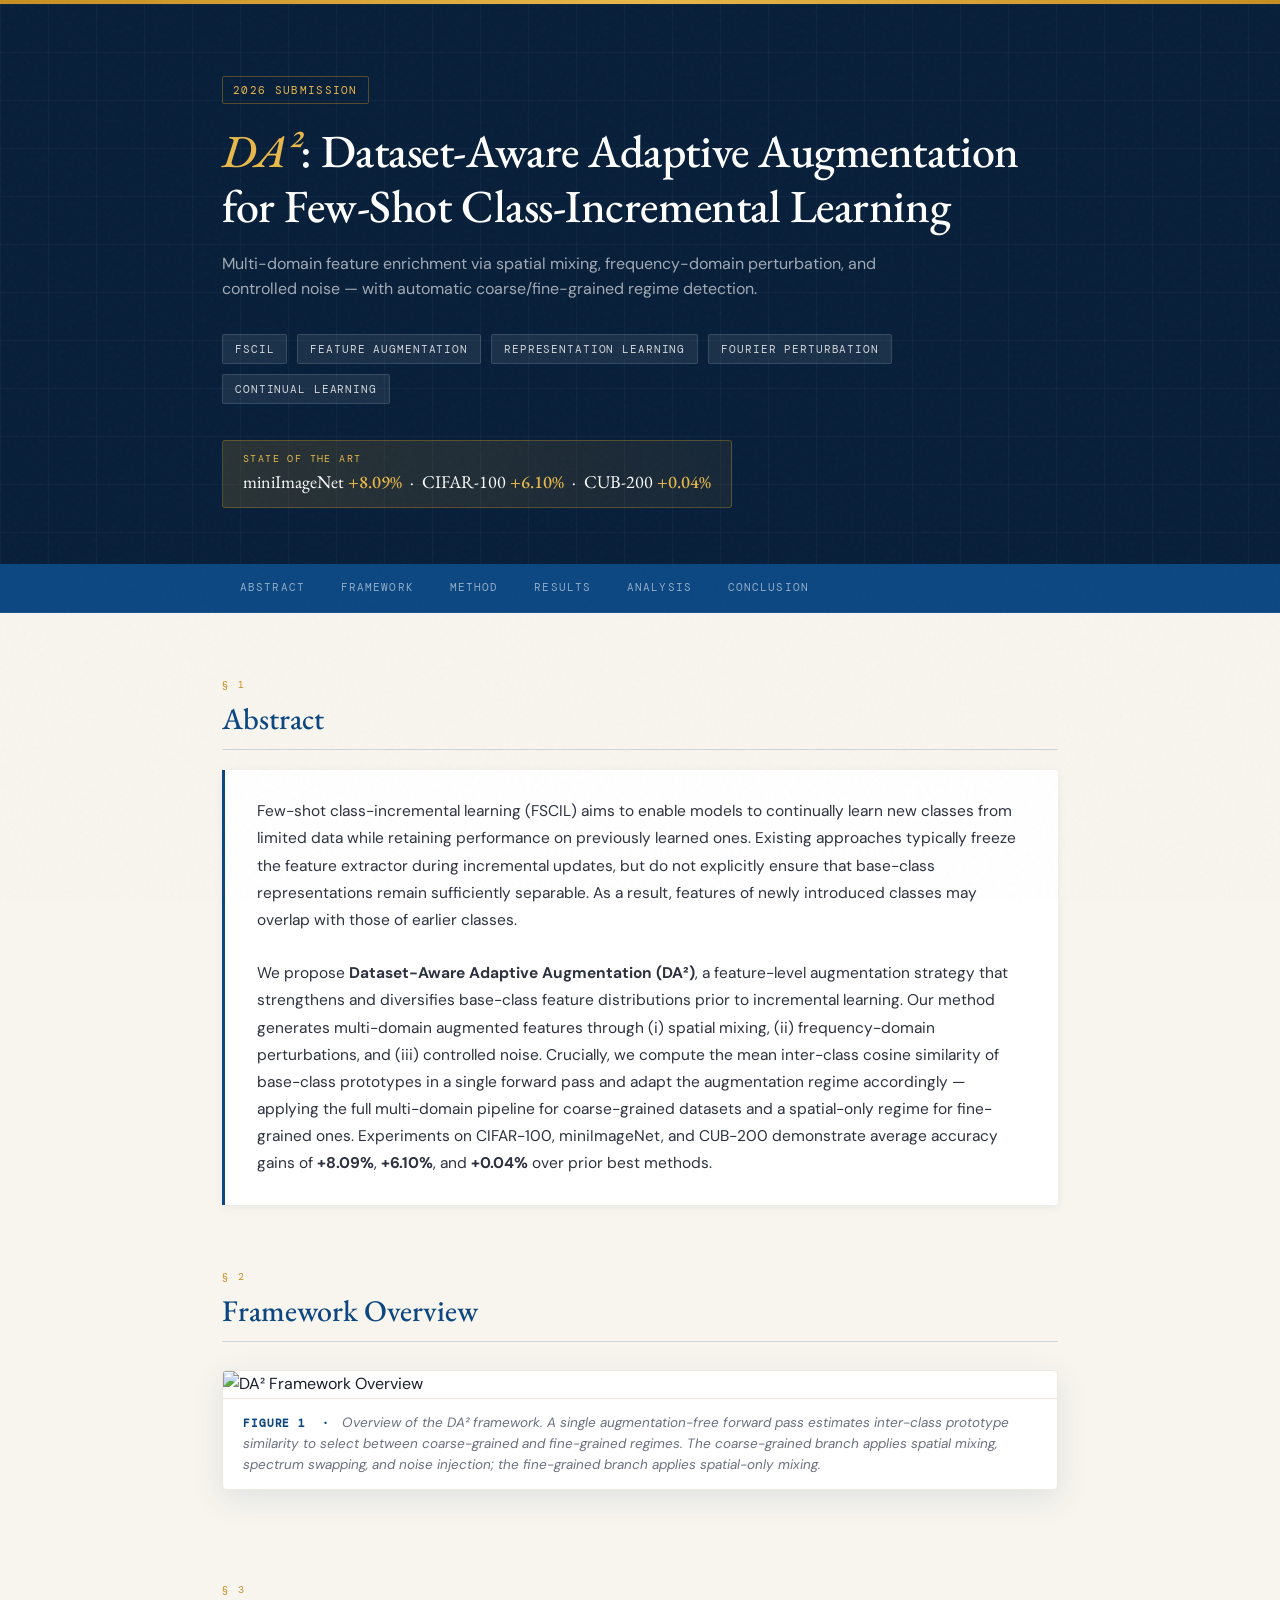
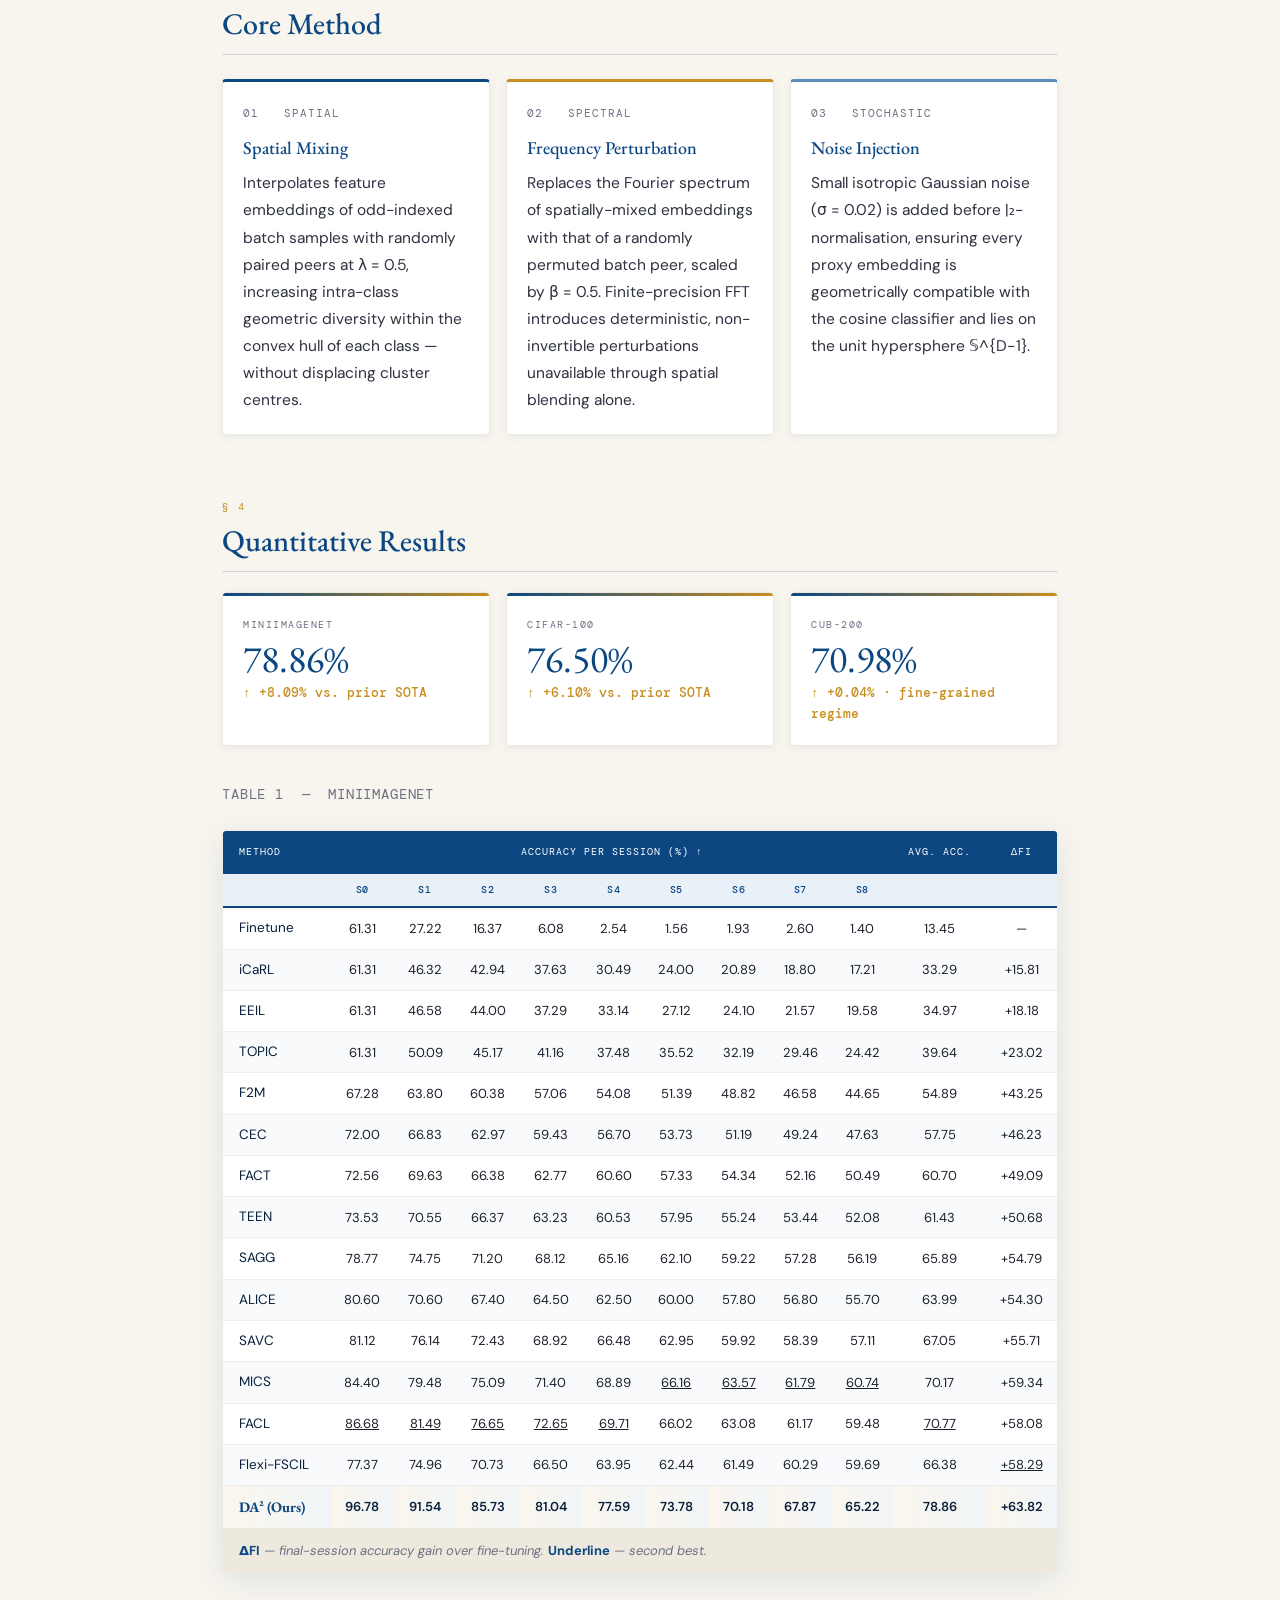
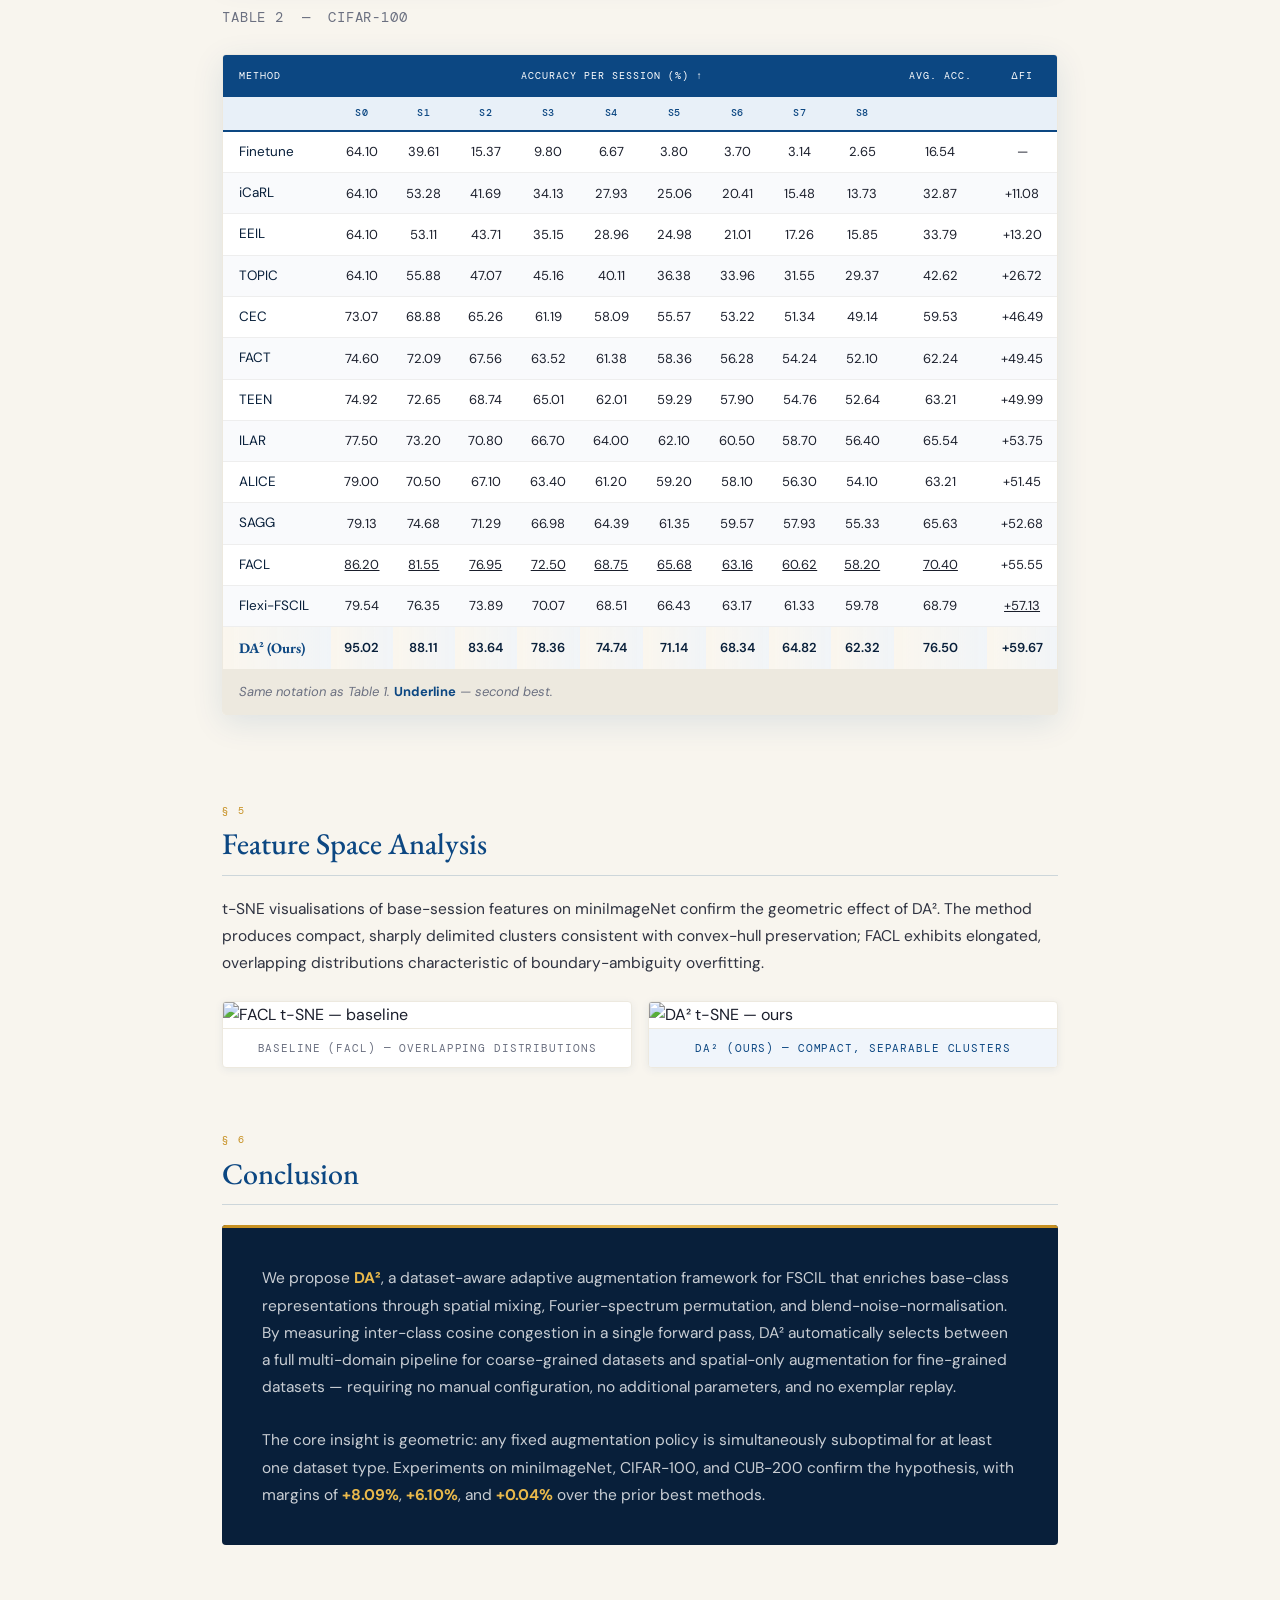
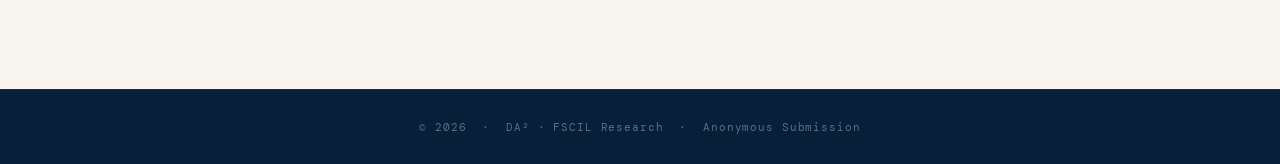
==== index.html @ ad2f4ea9 "Add files via upload" ====
<!DOCTYPE html>
<html lang="en">
<head>
<meta charset="UTF-8">
<title>DA² — Dataset-Aware Adaptive Augmentation for FSCIL</title>
<meta name="viewport" content="width=device-width, initial-scale=1.0">
<link href="https://fonts.googleapis.com/css2?family=EB+Garamond:ital,wght@0,400;0,500;0,600;1,400;1,500&family=DM+Sans:wght@300;400;500&family=DM+Mono:wght@400;500&display=swap" rel="stylesheet">

<style>
/* ── TOKENS ─────────────────────────────────────────────────────── */
:root {
  --navy:      #0c4782;
  --navy-dark: #081f3a;
  --gold:      #c68f20;
  --gold-lt:   #e8b84b;
  --cream:     #f8f5ee;
  --cream-dk:  #ede9df;
  --muted:     #6b7080;
  --text:      #1a1e2b;
  --white:     #ffffff;
  --rule:      rgba(12,71,130,0.18);
  --shadow-sm: 0 2px 8px rgba(12,71,130,0.07);
  --shadow-md: 0 8px 32px rgba(12,71,130,0.11);
  --shadow-lg: 0 20px 60px rgba(12,71,130,0.14);
  --radius:    4px;
  --serif:     'EB Garamond', Georgia, serif;
  --sans:      'DM Sans', system-ui, sans-serif;
  --mono:      'DM Mono', monospace;
}

/* ── RESET ───────────────────────────────────────────────────────── */
*, *::before, *::after { box-sizing: border-box; margin: 0; padding: 0; }
html { scroll-behavior: smooth; }

body {
  font-family: var(--sans);
  font-size: 16px;
  color: var(--text);
  background: var(--cream);
  line-height: 1.65;
  -webkit-font-smoothing: antialiased;
}

/* ── NOISE OVERLAY ───────────────────────────────────────────────── */
body::before {
  content: '';
  position: fixed; inset: 0;
  background-image: url("data:image/svg+xml,%3Csvg viewBox='0 0 256 256' xmlns='http://www.w3.org/2000/svg'%3E%3Cfilter id='n'%3E%3CfeTurbulence type='fractalNoise' baseFrequency='0.9' numOctaves='4' stitchTiles='stitch'/%3E%3C/filter%3E%3Crect width='100%25' height='100%25' filter='url(%23n)' opacity='0.035'/%3E%3C/svg%3E");
  pointer-events: none;
  z-index: 1000;
  opacity: .6;
}

/* ── HEADER ──────────────────────────────────────────────────────── */
header {
  background: var(--navy-dark);
  color: var(--white);
  padding: 0;
  position: relative;
  overflow: hidden;
}

.header-rule {
  height: 4px;
  background: linear-gradient(90deg, var(--gold), var(--gold-lt), var(--gold));
}

.header-inner {
  max-width: 900px;
  margin: auto;
  padding: 72px 32px 56px;
  position: relative;
  z-index: 2;
}

/* subtle grid lines behind header */
header::after {
  content: '';
  position: absolute; inset: 0;
  background-image:
    linear-gradient(rgba(255,255,255,.03) 1px, transparent 1px),
    linear-gradient(90deg, rgba(255,255,255,.03) 1px, transparent 1px);
  background-size: 48px 48px;
  pointer-events: none;
}

.venue-tag {
  display: inline-block;
  font-family: var(--mono);
  font-size: 11px;
  letter-spacing: .12em;
  text-transform: uppercase;
  color: var(--gold-lt);
  border: 1px solid rgba(198,143,32,.4);
  padding: 4px 10px;
  border-radius: 2px;
  margin-bottom: 20px;
}

h1 {
  font-family: var(--serif);
  font-size: clamp(26px, 4.5vw, 46px);
  font-weight: 500;
  line-height: 1.2;
  letter-spacing: -.01em;
  color: var(--white);
  margin-bottom: 16px;
}

h1 .da2 {
  color: var(--gold-lt);
  font-style: italic;
}

.header-subtitle {
  font-size: 16px;
  color: rgba(255,255,255,.62);
  max-width: 680px;
  line-height: 1.6;
  margin-bottom: 32px;
}

.badges {
  display: flex;
  flex-wrap: wrap;
  gap: 10px;
  margin-bottom: 36px;
}

.badge {
  font-family: var(--mono);
  font-size: 11px;
  letter-spacing: .08em;
  text-transform: uppercase;
  padding: 5px 12px;
  border-radius: 2px;
  background: rgba(255,255,255,.08);
  border: 1px solid rgba(255,255,255,.12);
  color: rgba(255,255,255,.8);
}

.sota-strip {
  display: inline-flex;
  align-items: center;
  gap: 14px;
  background: linear-gradient(90deg, rgba(198,143,32,.18), rgba(198,143,32,.08));
  border: 1px solid rgba(198,143,32,.35);
  border-radius: 3px;
  padding: 10px 20px;
}

.sota-strip .sota-label {
  font-family: var(--mono);
  font-size: 10px;
  letter-spacing: .14em;
  text-transform: uppercase;
  color: var(--gold-lt);
}

.sota-strip .sota-numbers {
  font-family: var(--serif);
  font-size: 18px;
  color: var(--white);
}

.sota-strip .sota-numbers em { color: var(--gold-lt); font-style: normal; font-weight: 500; }

/* ── NAV PILL ────────────────────────────────────────────────────── */
.nav {
  background: var(--navy);
  position: sticky;
  top: 0;
  z-index: 100;
  border-bottom: 1px solid rgba(255,255,255,.08);
}

.nav-inner {
  max-width: 900px;
  margin: auto;
  padding: 0 32px;
  display: flex;
  gap: 0;
}

.nav a {
  font-family: var(--mono);
  font-size: 11px;
  letter-spacing: .1em;
  text-transform: uppercase;
  color: rgba(255,255,255,.55);
  text-decoration: none;
  padding: 14px 18px;
  border-bottom: 2px solid transparent;
  transition: color .2s, border-color .2s;
}

.nav a:hover {
  color: var(--gold-lt);
  border-bottom-color: var(--gold);
}

/* ── LAYOUT ──────────────────────────────────────────────────────── */
.container {
  max-width: 900px;
  margin: auto;
  padding: 0 32px 80px;
}

/* ── SECTIONS ────────────────────────────────────────────────────── */
section {
  padding-top: 64px;
}

.section-label {
  font-family: var(--mono);
  font-size: 10px;
  letter-spacing: .18em;
  text-transform: uppercase;
  color: var(--gold);
  margin-bottom: 6px;
}

h2 {
  font-family: var(--serif);
  font-size: clamp(20px, 3vw, 30px);
  font-weight: 500;
  color: var(--navy);
  margin-bottom: 20px;
  padding-bottom: 12px;
  border-bottom: 1px solid var(--rule);
  line-height: 1.25;
}

h3 {
  font-family: var(--serif);
  font-size: 18px;
  font-weight: 500;
  color: var(--navy);
  margin-bottom: 8px;
}

p {
  color: #2e3240;
  line-height: 1.75;
  font-size: 15.5px;
}

/* ── ABSTRACT ────────────────────────────────────────────────────── */
.abstract-box {
  background: var(--white);
  border-left: 3px solid var(--navy);
  padding: 28px 32px;
  border-radius: 0 var(--radius) var(--radius) 0;
  box-shadow: var(--shadow-sm);
}

/* ── FIGURE ──────────────────────────────────────────────────────── */
.figure-wrap {
  margin: 28px 0;
  background: var(--white);
  border: 1px solid var(--cream-dk);
  border-radius: var(--radius);
  overflow: hidden;
  box-shadow: var(--shadow-md);
}

.figure-wrap img {
  width: 100%;
  display: block;
}

.figure-caption {
  padding: 14px 20px;
  font-size: 13.5px;
  color: var(--muted);
  border-top: 1px solid var(--cream-dk);
  font-style: italic;
  line-height: 1.55;
}

.figure-caption strong {
  color: var(--navy);
  font-style: normal;
  font-family: var(--mono);
  font-size: 11px;
  letter-spacing: .08em;
  text-transform: uppercase;
}

/* ── METHODS GRID ────────────────────────────────────────────────── */
.methods-grid {
  display: grid;
  grid-template-columns: repeat(3, 1fr);
  gap: 16px;
  margin-top: 24px;
}

.method-card {
  background: var(--white);
  border: 1px solid var(--cream-dk);
  border-top: 3px solid var(--navy);
  border-radius: var(--radius);
  padding: 22px 20px 20px;
  box-shadow: var(--shadow-sm);
  transition: transform .2s, box-shadow .2s;
}

.method-card:hover {
  transform: translateY(-3px);
  box-shadow: var(--shadow-md);
}

.method-card:nth-child(2) { border-top-color: var(--gold); }
.method-card:nth-child(3) { border-top-color: #5b8db8; }

.method-icon {
  font-family: var(--mono);
  font-size: 11px;
  letter-spacing: .1em;
  text-transform: uppercase;
  color: var(--muted);
  margin-bottom: 10px;
}

/* ── RESULTS METRICS ─────────────────────────────────────────────── */
.metrics-row {
  display: grid;
  grid-template-columns: repeat(3, 1fr);
  gap: 16px;
  margin-bottom: 36px;
}

.metric-card {
  background: var(--white);
  border: 1px solid var(--cream-dk);
  border-radius: var(--radius);
  padding: 24px 20px 20px;
  box-shadow: var(--shadow-sm);
  position: relative;
  overflow: hidden;
}

.metric-card::before {
  content: '';
  position: absolute;
  top: 0; left: 0; right: 0;
  height: 3px;
  background: linear-gradient(90deg, var(--navy), var(--gold));
}

.metric-dataset {
  font-family: var(--mono);
  font-size: 10px;
  letter-spacing: .15em;
  text-transform: uppercase;
  color: var(--muted);
  margin-bottom: 6px;
}

.metric-value {
  font-family: var(--serif);
  font-size: 38px;
  color: var(--navy);
  line-height: 1;
  margin-bottom: 4px;
}

.metric-delta {
  font-size: 13px;
  color: var(--gold);
  font-weight: 500;
  font-family: var(--mono);
}

/* ── TABLES ──────────────────────────────────────────────────────── */
.table-wrap {
  overflow-x: auto;
  margin: 24px 0;
  border-radius: var(--radius);
  box-shadow: var(--shadow-md);
  border: 1px solid var(--cream-dk);
}

table {
  width: 100%;
  border-collapse: collapse;
  font-size: 13px;
  background: var(--white);
  min-width: 700px;
}

thead tr:first-child th {
  background: var(--navy);
  color: var(--white);
  font-family: var(--mono);
  font-size: 10px;
  letter-spacing: .1em;
  text-transform: uppercase;
  padding: 13px 10px;
  font-weight: 400;
  text-align: center;
  border: none;
}

thead tr:first-child th:first-child { text-align: left; padding-left: 16px; }

thead tr:last-child th {
  background: #e8f0f8;
  color: var(--navy);
  font-family: var(--mono);
  font-size: 10px;
  letter-spacing: .06em;
  padding: 8px 10px;
  text-align: center;
  border-bottom: 2px solid var(--navy);
  font-weight: 500;
}

tbody tr { border-bottom: 1px solid #eee; }
tbody tr:last-child { border-bottom: none; }

tbody tr:nth-child(even) td { background: #f9fafc; }
tbody tr:hover td { background: #eef4fb; }

tbody td {
  padding: 9px 10px;
  text-align: center;
  color: var(--text);
  font-size: 13px;
}

tbody td:first-child {
  text-align: left;
  padding-left: 16px;
  font-size: 13.5px;
  color: var(--navy-dark);
  font-weight: 400;
}

/* Our row */
tr.ours td {
  background: linear-gradient(90deg, rgba(198,143,32,.08), rgba(12,71,130,.06)) !important;
  font-weight: 600;
  color: var(--navy-dark);
}

tr.ours td:first-child {
  color: var(--navy);
  font-family: var(--serif);
  font-size: 14.5px;
}

.best { color: var(--gold); font-weight: 700; }

.table-caption {
  padding: 12px 16px;
  font-size: 13px;
  color: var(--muted);
  font-style: italic;
  background: var(--cream-dk);
  border-top: 1px solid var(--cream-dk);
  line-height: 1.5;
}

.table-caption strong { font-style: normal; color: var(--navy); }

/* ── TSNE PAIR ───────────────────────────────────────────────────── */
.tsne-pair {
  display: grid;
  grid-template-columns: 1fr 1fr;
  gap: 16px;
  margin-top: 24px;
}

.tsne-item {
  background: var(--white);
  border: 1px solid var(--cream-dk);
  border-radius: var(--radius);
  overflow: hidden;
  box-shadow: var(--shadow-sm);
}

.tsne-item img { width: 100%; display: block; }

.tsne-label {
  padding: 10px 14px;
  font-family: var(--mono);
  font-size: 11px;
  letter-spacing: .08em;
  text-transform: uppercase;
  color: var(--muted);
  border-top: 1px solid var(--cream-dk);
  text-align: center;
}

.tsne-label.ours { color: var(--navy); background: #f0f5fb; }

/* ── CONCLUSION / FOOTER ─────────────────────────────────────────── */
.conclusion-box {
  background: var(--navy-dark);
  color: rgba(255,255,255,.85);
  padding: 40px 40px 36px;
  border-radius: var(--radius);
  position: relative;
  overflow: hidden;
  margin-top: 16px;
}

.conclusion-box::before {
  content: '';
  position: absolute;
  top: 0; left: 0; right: 0;
  height: 3px;
  background: linear-gradient(90deg, var(--gold), var(--gold-lt), var(--gold));
}

.conclusion-box p {
  color: rgba(255,255,255,.78);
  font-size: 15.5px;
  line-height: 1.75;
}

footer {
  background: var(--navy-dark);
  text-align: center;
  padding: 28px 32px;
  font-family: var(--mono);
  font-size: 11px;
  letter-spacing: .08em;
  color: rgba(255,255,255,.35);
  margin-top: 64px;
  border-top: 1px solid rgba(255,255,255,.05);
}

/* ── FADE-IN ANIMATION ───────────────────────────────────────────── */
@keyframes fadeUp {
  from { opacity: 0; transform: translateY(18px); }
  to   { opacity: 1; transform: translateY(0); }
}

.fade-up { animation: fadeUp .6s ease both; }
.fade-up:nth-child(2) { animation-delay: .1s; }
.fade-up:nth-child(3) { animation-delay: .2s; }

/* ── RESPONSIVE ──────────────────────────────────────────────────── */
@media (max-width: 680px) {
  .header-inner { padding: 48px 20px 40px; }
  .container { padding: 0 20px 60px; }
  .methods-grid, .metrics-row { grid-template-columns: 1fr; }
  .tsne-pair { grid-template-columns: 1fr; }
  .nav-inner { overflow-x: auto; }
  h1 { font-size: 24px; }
}
</style>
</head>

<body>

<!-- ── HEADER ──────────────────────────────────────────────────────── -->
<div class="header-rule"></div>
<header>
  <div class="header-inner fade-up">
    <div class="venue-tag">2026 Submission</div>

    <h1>
      <span class="da2">DA²</span>: Dataset-Aware Adaptive Augmentation<br>
      for Few-Shot Class-Incremental Learning
    </h1>

    <p class="header-subtitle">
      Multi-domain feature enrichment via spatial mixing, frequency-domain perturbation,
      and controlled noise — with automatic coarse/fine-grained regime detection.
    </p>

    <div class="badges">
      <span class="badge">FSCIL</span>
      <span class="badge">Feature Augmentation</span>
      <span class="badge">Representation Learning</span>
      <span class="badge">Fourier Perturbation</span>
      <span class="badge">Continual Learning</span>
    </div>

    <div class="sota-strip">
      <div>
        <div class="sota-label">State of the Art</div>
        <div class="sota-numbers">
          miniImageNet <em>+8.09%</em> &nbsp;·&nbsp;
          CIFAR-100 <em>+6.10%</em> &nbsp;·&nbsp;
          CUB-200 <em>+0.04%</em>
        </div>
      </div>
    </div>
  </div>
</header>

<!-- ── NAV ─────────────────────────────────────────────────────────── -->
<nav class="nav">
  <div class="nav-inner">
    <a href="#abstract">Abstract</a>
    <a href="#framework">Framework</a>
    <a href="#method">Method</a>
    <a href="#results">Results</a>
    <a href="#visualization">Analysis</a>
    <a href="#conclusion">Conclusion</a>
  </div>
</nav>

<!-- ── CONTENT ─────────────────────────────────────────────────────── -->
<div class="container">

  <!-- ABSTRACT -->
  <section id="abstract">
    <div class="section-label">§ 1</div>
    <h2>Abstract</h2>
    <div class="abstract-box">
      <p>
        Few-shot class-incremental learning (FSCIL) aims to enable models to continually
        learn new classes from limited data while retaining performance on previously learned
        ones. Existing approaches typically freeze the feature extractor during incremental
        updates, but do not explicitly ensure that base-class representations remain
        sufficiently separable. As a result, features of newly introduced classes may overlap
        with those of earlier classes.
      </p>
      <br>
      <p>
        We propose <strong>Dataset-Aware Adaptive Augmentation (DA²)</strong>, a feature-level
        augmentation strategy that strengthens and diversifies base-class feature distributions
        prior to incremental learning. Our method generates multi-domain augmented features
        through (i) spatial mixing, (ii) frequency-domain perturbations, and (iii) controlled
        noise. Crucially, we compute the mean inter-class cosine similarity of base-class
        prototypes in a single forward pass and adapt the augmentation regime accordingly —
        applying the full multi-domain pipeline for coarse-grained datasets and a
        spatial-only regime for fine-grained ones. Experiments on CIFAR-100, miniImageNet,
        and CUB-200 demonstrate average accuracy gains of <strong>+8.09%</strong>,
        <strong>+6.10%</strong>, and <strong>+0.04%</strong> over prior best methods.
      </p>
    </div>
  </section>

  <!-- FRAMEWORK FIGURE -->
  <section id="framework">
    <div class="section-label">§ 2</div>
    <h2>Framework Overview</h2>
    <div class="figure-wrap">
      <img src="bb_nn.png?v=20260504" alt="DA² Framework Overview">
      <div class="figure-caption">
        <strong>Figure 1 &nbsp;·&nbsp;</strong>
        Overview of the DA² framework. A single augmentation-free forward pass estimates
        inter-class prototype similarity to select between coarse-grained and fine-grained
        regimes. The coarse-grained branch applies spatial mixing, spectrum swapping, and
        noise injection; the fine-grained branch applies spatial-only mixing.
      </div>
    </div>
  </section>

  <!-- METHOD -->
  <section id="method">
    <div class="section-label">§ 3</div>
    <h2>Core Method</h2>

    <div class="methods-grid">
      <div class="method-card fade-up">
        <div class="method-icon">01 &nbsp; Spatial</div>
        <h3>Spatial Mixing</h3>
        <p>
          Interpolates feature embeddings of odd-indexed batch samples with randomly
          paired peers at λ = 0.5, increasing intra-class geometric diversity within
          the convex hull of each class — without displacing cluster centres.
        </p>
      </div>

      <div class="method-card fade-up">
        <div class="method-icon">02 &nbsp; Spectral</div>
        <h3>Frequency Perturbation</h3>
        <p>
          Replaces the Fourier spectrum of spatially-mixed embeddings with that of a
          randomly permuted batch peer, scaled by β = 0.5. Finite-precision FFT
          introduces deterministic, non-invertible perturbations
          unavailable through spatial blending alone.
        </p>
      </div>

      <div class="method-card fade-up">
        <div class="method-icon">03 &nbsp; Stochastic</div>
        <h3>Noise Injection</h3>
        <p>
          Small isotropic Gaussian noise (σ = 0.02) is added before ℓ₂-normalisation,
          ensuring every proxy embedding is geometrically compatible with the
          cosine classifier and lies on the unit hypersphere 𝕊^{D−1}.
        </p>
      </div>
    </div>
  </section>

  <!-- RESULTS -->
  <section id="results">
    <div class="section-label">§ 4</div>
    <h2>Quantitative Results</h2>

    <div class="metrics-row">
      <div class="metric-card">
        <div class="metric-dataset">miniImageNet</div>
        <div class="metric-value">78.86%</div>
        <div class="metric-delta">↑ +8.09% vs. prior SOTA</div>
      </div>
      <div class="metric-card">
        <div class="metric-dataset">CIFAR-100</div>
        <div class="metric-value">76.50%</div>
        <div class="metric-delta">↑ +6.10% vs. prior SOTA</div>
      </div>
      <div class="metric-card">
        <div class="metric-dataset">CUB-200</div>
        <div class="metric-value">70.98%</div>
        <div class="metric-delta">↑ +0.04% · fine-grained regime</div>
      </div>
    </div>

    <!-- miniImageNet Table -->
    <p style="margin-bottom:12px; font-size:14px; color:var(--muted); font-family:var(--mono); letter-spacing:.06em; text-transform:uppercase;">
      Table 1 &nbsp;—&nbsp; miniImageNet
    </p>
    <div class="table-wrap">
      <table>
        <thead>
          <tr>
            <th>Method</th>
            <th colspan="9">Accuracy per Session (%) ↑</th>
            <th>Avg. Acc.</th>
            <th>ΔFI</th>
          </tr>
          <tr>
            <th></th>
            <th>S0</th><th>S1</th><th>S2</th><th>S3</th><th>S4</th>
            <th>S5</th><th>S6</th><th>S7</th><th>S8</th>
            <th></th><th></th>
          </tr>
        </thead>
        <tbody>
          <tr><td>Finetune</td><td>61.31</td><td>27.22</td><td>16.37</td><td>6.08</td><td>2.54</td><td>1.56</td><td>1.93</td><td>2.60</td><td>1.40</td><td>13.45</td><td>—</td></tr>
          <tr><td>iCaRL</td><td>61.31</td><td>46.32</td><td>42.94</td><td>37.63</td><td>30.49</td><td>24.00</td><td>20.89</td><td>18.80</td><td>17.21</td><td>33.29</td><td>+15.81</td></tr>
          <tr><td>EEIL</td><td>61.31</td><td>46.58</td><td>44.00</td><td>37.29</td><td>33.14</td><td>27.12</td><td>24.10</td><td>21.57</td><td>19.58</td><td>34.97</td><td>+18.18</td></tr>
          <tr><td>TOPIC</td><td>61.31</td><td>50.09</td><td>45.17</td><td>41.16</td><td>37.48</td><td>35.52</td><td>32.19</td><td>29.46</td><td>24.42</td><td>39.64</td><td>+23.02</td></tr>
          <tr><td>F2M</td><td>67.28</td><td>63.80</td><td>60.38</td><td>57.06</td><td>54.08</td><td>51.39</td><td>48.82</td><td>46.58</td><td>44.65</td><td>54.89</td><td>+43.25</td></tr>
          <tr><td>CEC</td><td>72.00</td><td>66.83</td><td>62.97</td><td>59.43</td><td>56.70</td><td>53.73</td><td>51.19</td><td>49.24</td><td>47.63</td><td>57.75</td><td>+46.23</td></tr>
          <tr><td>FACT</td><td>72.56</td><td>69.63</td><td>66.38</td><td>62.77</td><td>60.60</td><td>57.33</td><td>54.34</td><td>52.16</td><td>50.49</td><td>60.70</td><td>+49.09</td></tr>
          <tr><td>TEEN</td><td>73.53</td><td>70.55</td><td>66.37</td><td>63.23</td><td>60.53</td><td>57.95</td><td>55.24</td><td>53.44</td><td>52.08</td><td>61.43</td><td>+50.68</td></tr>
          <tr><td>SAGG</td><td>78.77</td><td>74.75</td><td>71.20</td><td>68.12</td><td>65.16</td><td>62.10</td><td>59.22</td><td>57.28</td><td>56.19</td><td>65.89</td><td>+54.79</td></tr>
          <tr><td>ALICE</td><td>80.60</td><td>70.60</td><td>67.40</td><td>64.50</td><td>62.50</td><td>60.00</td><td>57.80</td><td>56.80</td><td>55.70</td><td>63.99</td><td>+54.30</td></tr>
          <tr><td>SAVC</td><td>81.12</td><td>76.14</td><td>72.43</td><td>68.92</td><td>66.48</td><td>62.95</td><td>59.92</td><td>58.39</td><td>57.11</td><td>67.05</td><td>+55.71</td></tr>
          <tr><td>MICS</td><td>84.40</td><td>79.48</td><td>75.09</td><td>71.40</td><td>68.89</td><td><u>66.16</u></td><td><u>63.57</u></td><td><u>61.79</u></td><td><u>60.74</u></td><td>70.17</td><td>+59.34</td></tr>
          <tr><td>FACL</td><td><u>86.68</u></td><td><u>81.49</u></td><td><u>76.65</u></td><td><u>72.65</u></td><td><u>69.71</u></td><td>66.02</td><td>63.08</td><td>61.17</td><td>59.48</td><td><u>70.77</u></td><td>+58.08</td></tr>
          <tr><td>Flexi-FSCIL</td><td>77.37</td><td>74.96</td><td>70.73</td><td>66.50</td><td>63.95</td><td>62.44</td><td>61.49</td><td>60.29</td><td>59.69</td><td>66.38</td><td><u>+58.29</u></td></tr>
          <tr class="ours">
            <td><strong>DA² (Ours)</strong></td>
            <td class="best">96.78</td><td class="best">91.54</td><td class="best">85.73</td><td class="best">81.04</td><td class="best">77.59</td>
            <td class="best">73.78</td><td class="best">70.18</td><td class="best">67.87</td><td class="best">65.22</td>
            <td class="best">78.86</td><td class="best">+63.82</td>
          </tr>
        </tbody>
      </table>
      <div class="table-caption">
        <strong>ΔFI</strong> — final-session accuracy gain over fine-tuning.
        <strong>Underline</strong> — second best. 
      </div>
    </div>

    <!-- CIFAR-100 Table -->
    <p style="margin: 32px 0 12px; font-size:14px; color:var(--muted); font-family:var(--mono); letter-spacing:.06em; text-transform:uppercase;">
      Table 2 &nbsp;—&nbsp; CIFAR-100
    </p>
    <div class="table-wrap">
      <table>
        <thead>
          <tr>
            <th>Method</th>
            <th colspan="9">Accuracy per Session (%) ↑</th>
            <th>Avg. Acc.</th>
            <th>ΔFI</th>
          </tr>
          <tr>
            <th></th>
            <th>S0</th><th>S1</th><th>S2</th><th>S3</th><th>S4</th>
            <th>S5</th><th>S6</th><th>S7</th><th>S8</th>
            <th></th><th></th>
          </tr>
        </thead>
        <tbody>
          <tr><td>Finetune</td><td>64.10</td><td>39.61</td><td>15.37</td><td>9.80</td><td>6.67</td><td>3.80</td><td>3.70</td><td>3.14</td><td>2.65</td><td>16.54</td><td>—</td></tr>
          <tr><td>iCaRL</td><td>64.10</td><td>53.28</td><td>41.69</td><td>34.13</td><td>27.93</td><td>25.06</td><td>20.41</td><td>15.48</td><td>13.73</td><td>32.87</td><td>+11.08</td></tr>
          <tr><td>EEIL</td><td>64.10</td><td>53.11</td><td>43.71</td><td>35.15</td><td>28.96</td><td>24.98</td><td>21.01</td><td>17.26</td><td>15.85</td><td>33.79</td><td>+13.20</td></tr>
          <tr><td>TOPIC</td><td>64.10</td><td>55.88</td><td>47.07</td><td>45.16</td><td>40.11</td><td>36.38</td><td>33.96</td><td>31.55</td><td>29.37</td><td>42.62</td><td>+26.72</td></tr>
          <tr><td>CEC</td><td>73.07</td><td>68.88</td><td>65.26</td><td>61.19</td><td>58.09</td><td>55.57</td><td>53.22</td><td>51.34</td><td>49.14</td><td>59.53</td><td>+46.49</td></tr>
          <tr><td>FACT</td><td>74.60</td><td>72.09</td><td>67.56</td><td>63.52</td><td>61.38</td><td>58.36</td><td>56.28</td><td>54.24</td><td>52.10</td><td>62.24</td><td>+49.45</td></tr>
          <tr><td>TEEN</td><td>74.92</td><td>72.65</td><td>68.74</td><td>65.01</td><td>62.01</td><td>59.29</td><td>57.90</td><td>54.76</td><td>52.64</td><td>63.21</td><td>+49.99</td></tr>
          <tr><td>ILAR</td><td>77.50</td><td>73.20</td><td>70.80</td><td>66.70</td><td>64.00</td><td>62.10</td><td>60.50</td><td>58.70</td><td>56.40</td><td>65.54</td><td>+53.75</td></tr>
          <tr><td>ALICE</td><td>79.00</td><td>70.50</td><td>67.10</td><td>63.40</td><td>61.20</td><td>59.20</td><td>58.10</td><td>56.30</td><td>54.10</td><td>63.21</td><td>+51.45</td></tr>
          <tr><td>SAGG</td><td>79.13</td><td>74.68</td><td>71.29</td><td>66.98</td><td>64.39</td><td>61.35</td><td>59.57</td><td>57.93</td><td>55.33</td><td>65.63</td><td>+52.68</td></tr>
          <tr><td>FACL</td><td><u>86.20</u></td><td><u>81.55</u></td><td><u>76.95</u></td><td><u>72.50</u></td><td><u>68.75</u></td><td><u>65.68</u></td><td><u>63.16</u></td><td><u>60.62</u></td><td><u>58.20</u></td><td><u>70.40</u></td><td>+55.55</td></tr>
          <tr><td>Flexi-FSCIL</td><td>79.54</td><td>76.35</td><td>73.89</td><td>70.07</td><td>68.51</td><td>66.43</td><td>63.17</td><td>61.33</td><td>59.78</td><td>68.79</td><td><u>+57.13</u></td></tr>
          <tr class="ours">
            <td><strong>DA² (Ours)</strong></td>
            <td class="best">95.02</td><td class="best">88.11</td><td class="best">83.64</td><td class="best">78.36</td><td class="best">74.74</td>
            <td class="best">71.14</td><td class="best">68.34</td><td class="best">64.82</td><td class="best">62.32</td>
            <td class="best">76.50</td><td class="best">+59.67</td>
          </tr>
        </tbody>
      </table>
      <div class="table-caption">
        Same notation as Table 1. <strong>Underline</strong> — second best.
      </div>
    </div>
  </section>

  <!-- VISUALIZATION -->
  <section id="visualization">
    <div class="section-label">§ 5</div>
    <h2>Feature Space Analysis</h2>
    <p style="margin-bottom:20px;">
      t-SNE visualisations of base-session features on miniImageNet confirm the
      geometric effect of DA². The method produces compact, sharply delimited clusters
      consistent with convex-hull preservation; FACL exhibits elongated, overlapping
      distributions characteristic of boundary-ambiguity overfitting.
    </p>

    <div class="tsne-pair">
      <div class="tsne-item">
        <img src="tsne_session_0-thrs.png" alt="FACL t-SNE — baseline">
        <div class="tsne-label">Baseline (FACL) — overlapping distributions</div>
      </div>
      <div class="tsne-item">
        <img src="tsne_session_0_our.png" alt="DA² t-SNE — ours">
        <div class="tsne-label ours">DA² (Ours) — compact, separable clusters</div>
      </div>
    </div>
  </section>

  <!-- CONCLUSION -->
  <section id="conclusion">
    <div class="section-label">§ 6</div>
    <h2>Conclusion</h2>
    <div class="conclusion-box">
      <p>
        We propose <strong style="color:var(--gold-lt)">DA²</strong>, a dataset-aware adaptive
        augmentation framework for FSCIL that enriches base-class representations through spatial
        mixing, Fourier-spectrum permutation, and blend-noise-normalisation. By measuring
        inter-class cosine congestion in a single forward pass, DA² automatically selects between
        a full multi-domain pipeline for coarse-grained datasets and spatial-only augmentation
        for fine-grained datasets — requiring no manual configuration, no additional parameters,
        and no exemplar replay.
      </p>
      <br>
      <p>
        The core insight is geometric: any fixed augmentation policy is simultaneously
        suboptimal for at least one dataset type. Experiments on miniImageNet, CIFAR-100,
        and CUB-200 confirm the hypothesis, with margins of <strong style="color:var(--gold-lt)">+8.09%</strong>,
        <strong style="color:var(--gold-lt)">+6.10%</strong>, and
        <strong style="color:var(--gold-lt)">+0.04%</strong> over the prior best methods.
      </p>
    </div>
  </section>

</div>

<!-- ── FOOTER ───────────────────────────────────────────────────────── -->
<footer>
  © 2026 &nbsp;·&nbsp; DA² · FSCIL Research &nbsp;·&nbsp; Anonymous Submission
</footer>

</body>
</html>
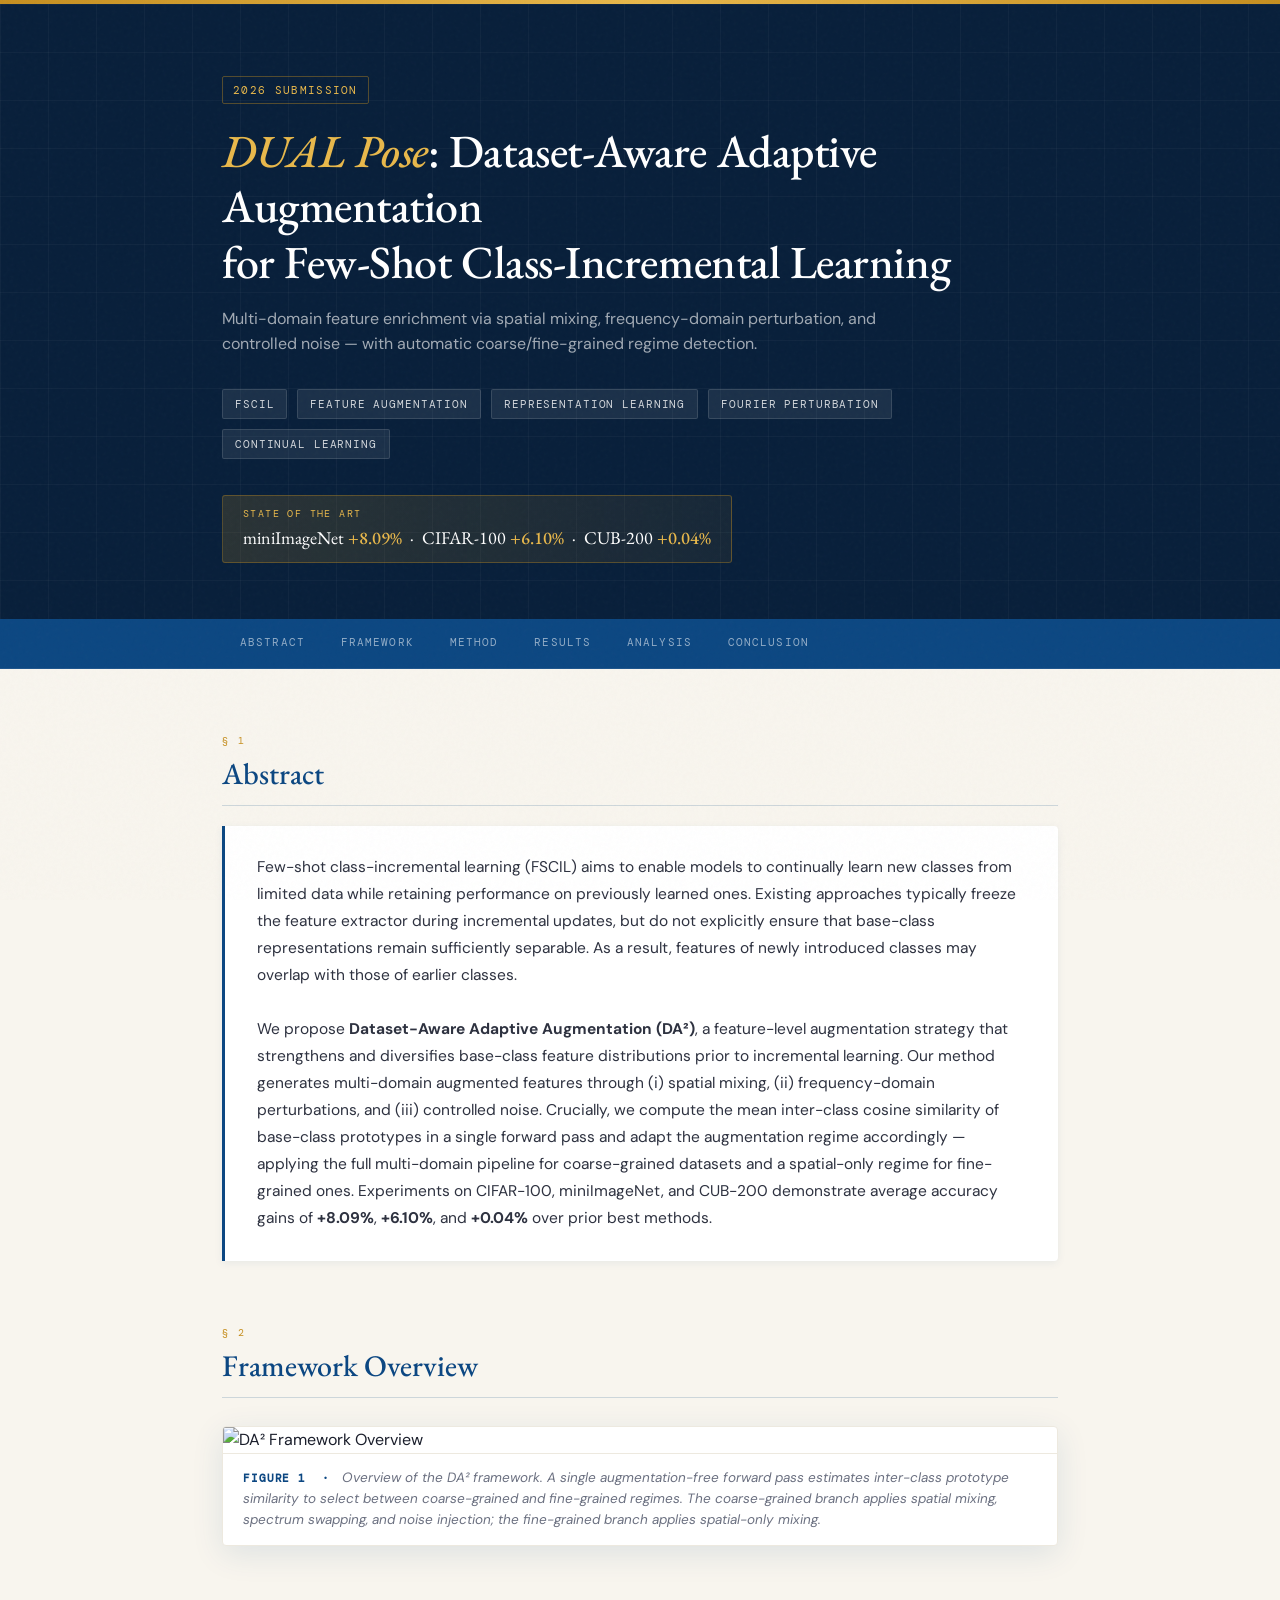
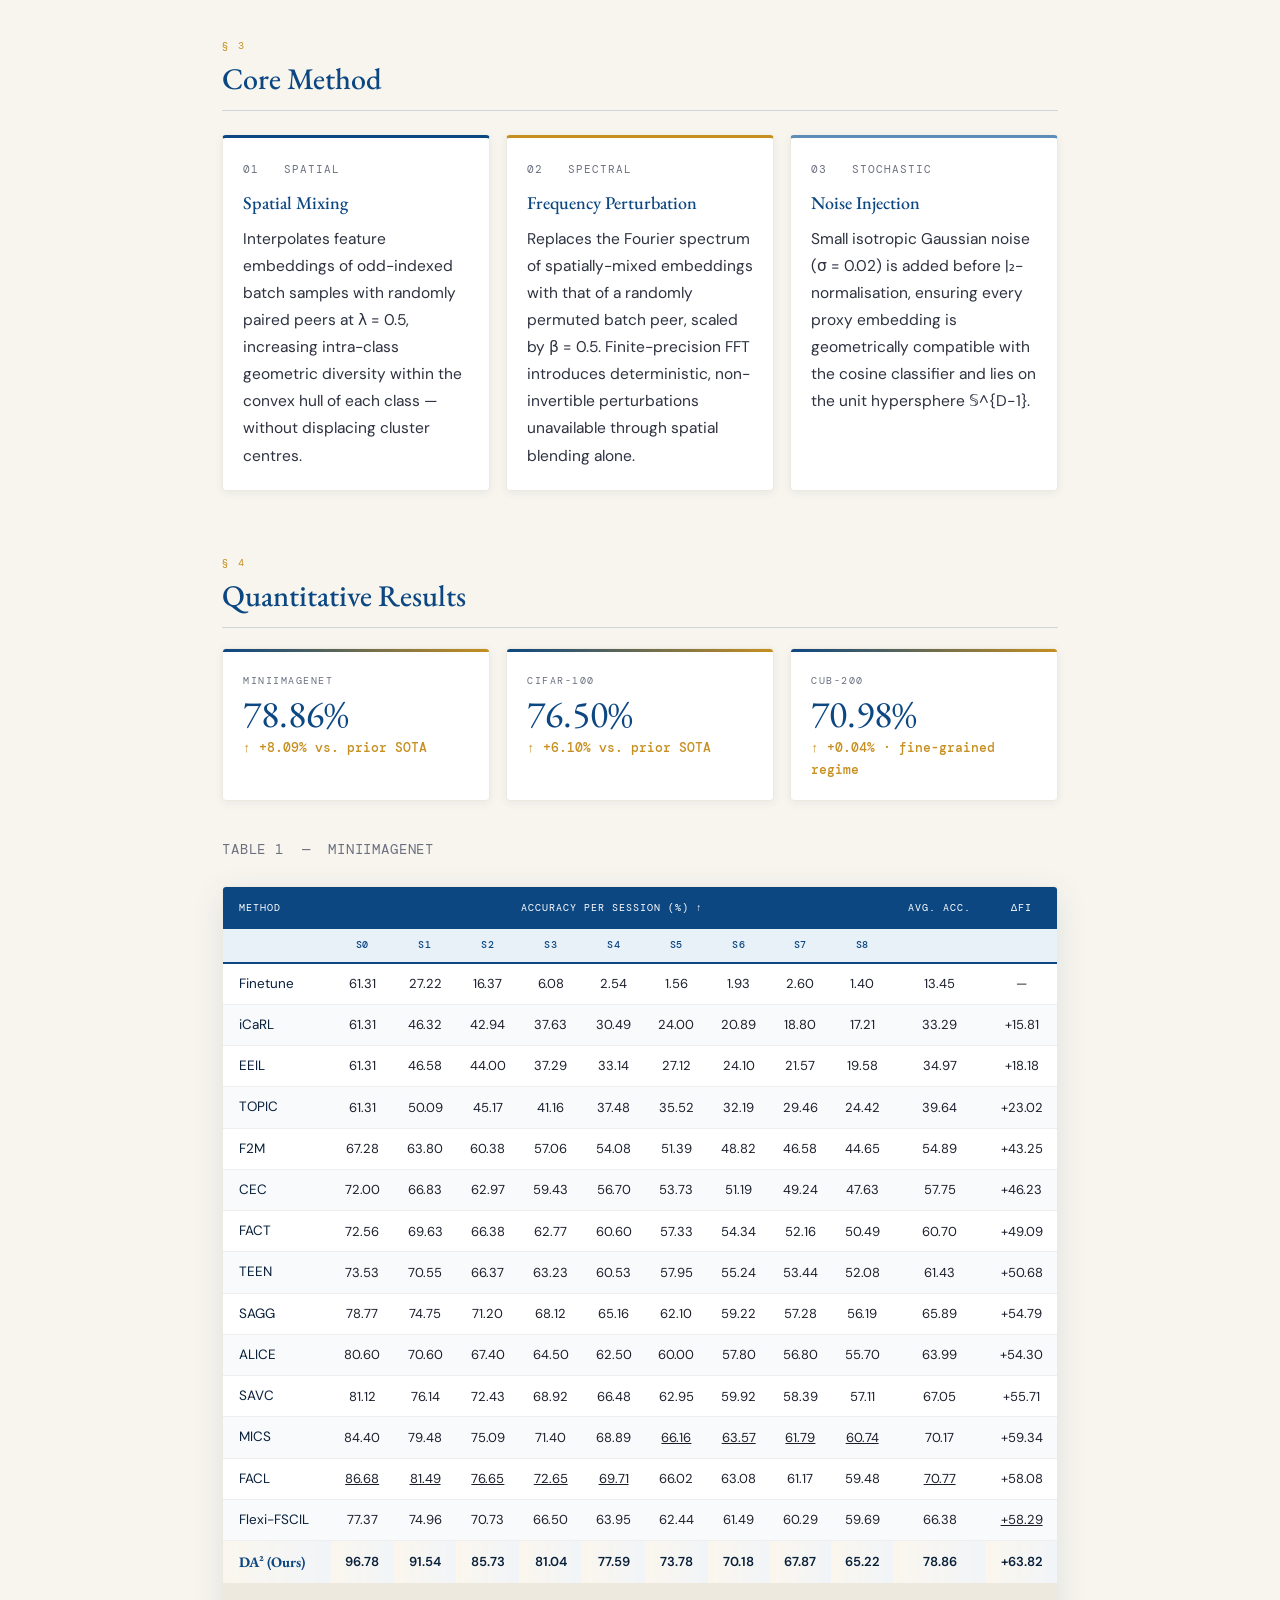
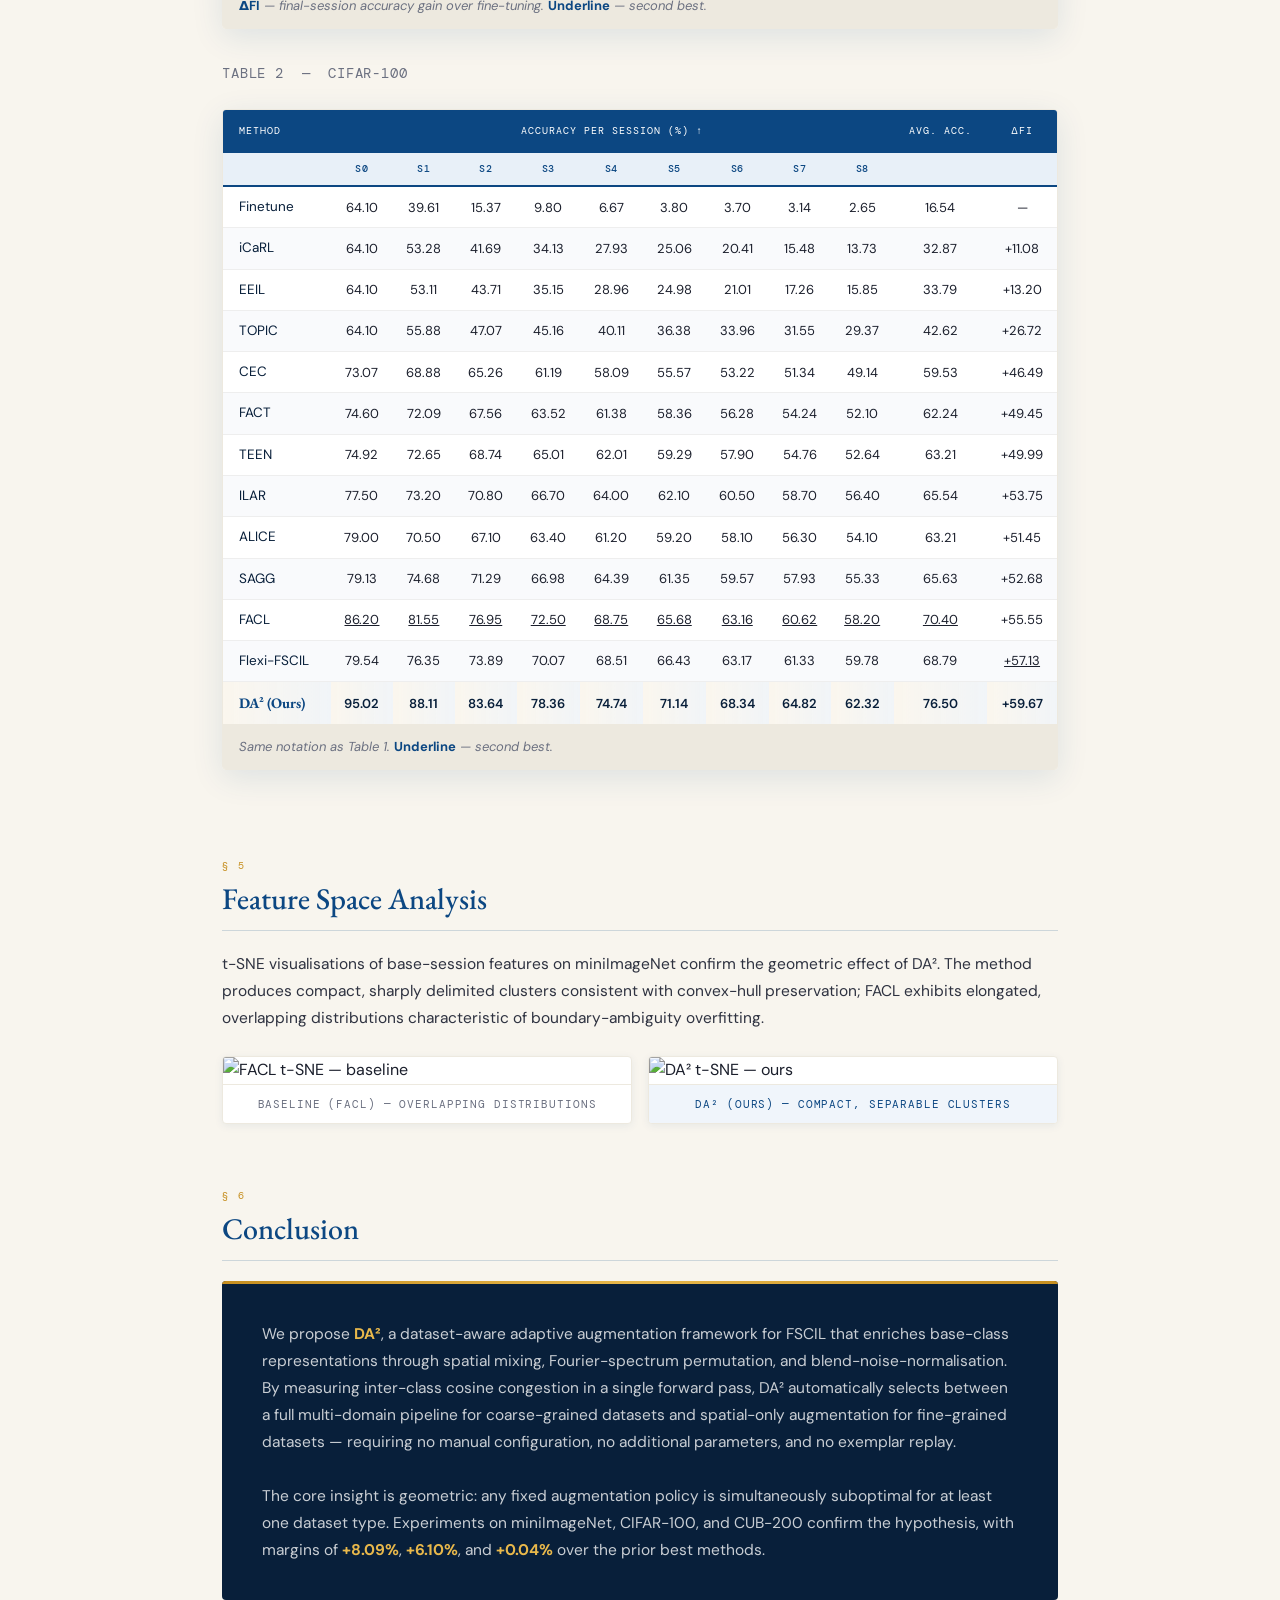
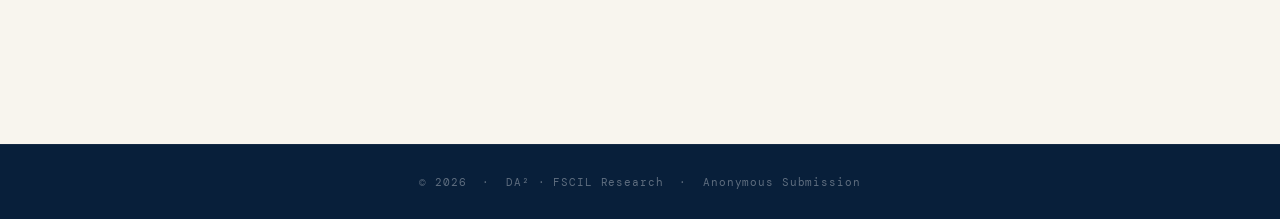
==== commit df0c2be8: "Update index.html" ====
--- a/index.html
+++ b/index.html
@@ -2,7 +2,7 @@
 <html lang="en">
 <head>
 <meta charset="UTF-8">
-<title>DA² — Dataset-Aware Adaptive Augmentation for FSCIL</title>
+<title>Dual Pose</title>
 <meta name="viewport" content="width=device-width, initial-scale=1.0">
 <link href="https://fonts.googleapis.com/css2?family=EB+Garamond:ital,wght@0,400;0,500;0,600;1,400;1,500&family=DM+Sans:wght@300;400;500&family=DM+Mono:wght@400;500&display=swap" rel="stylesheet">
 
@@ -563,7 +563,7 @@
     <div class="venue-tag">2026 Submission</div>
 
     <h1>
-      <span class="da2">DA²</span>: Dataset-Aware Adaptive Augmentation<br>
+      <span class="da2">DUAL Pose</span>: Dataset-Aware Adaptive Augmentation<br>
       for Few-Shot Class-Incremental Learning
     </h1>
 
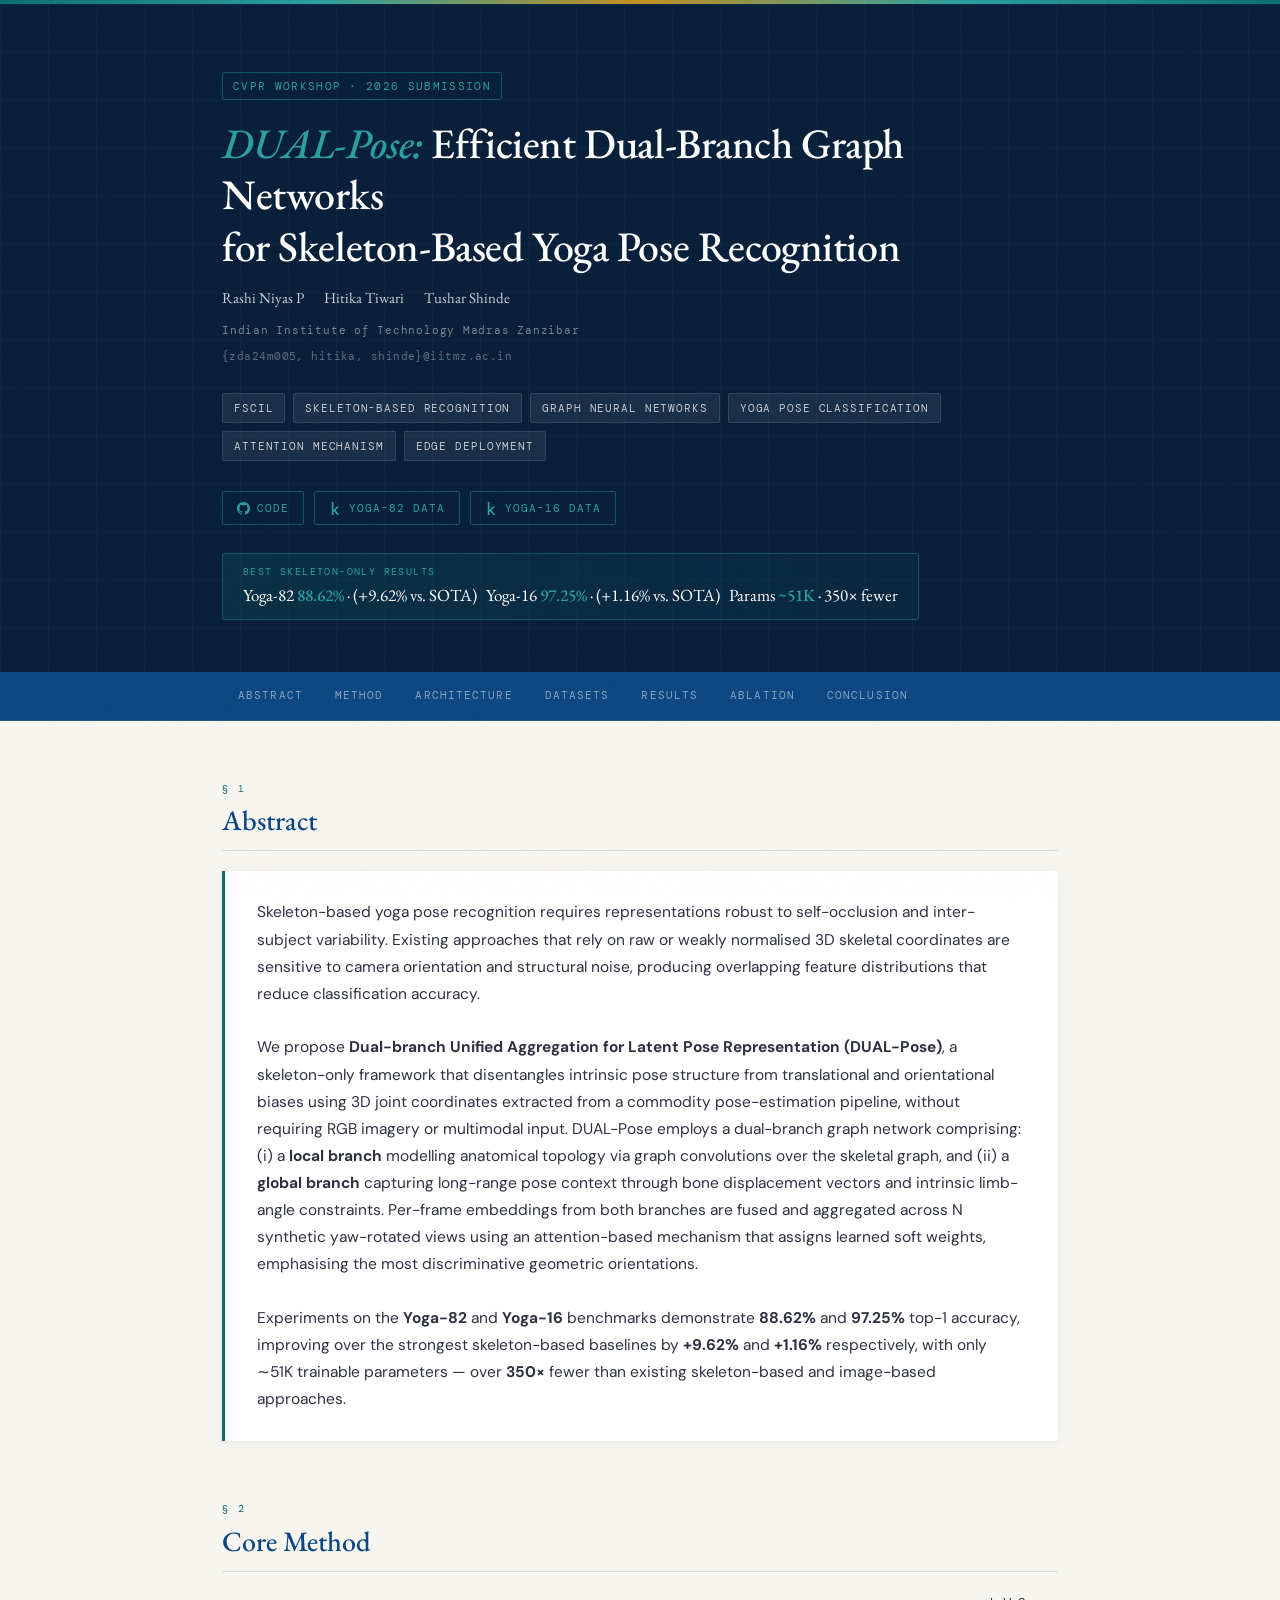
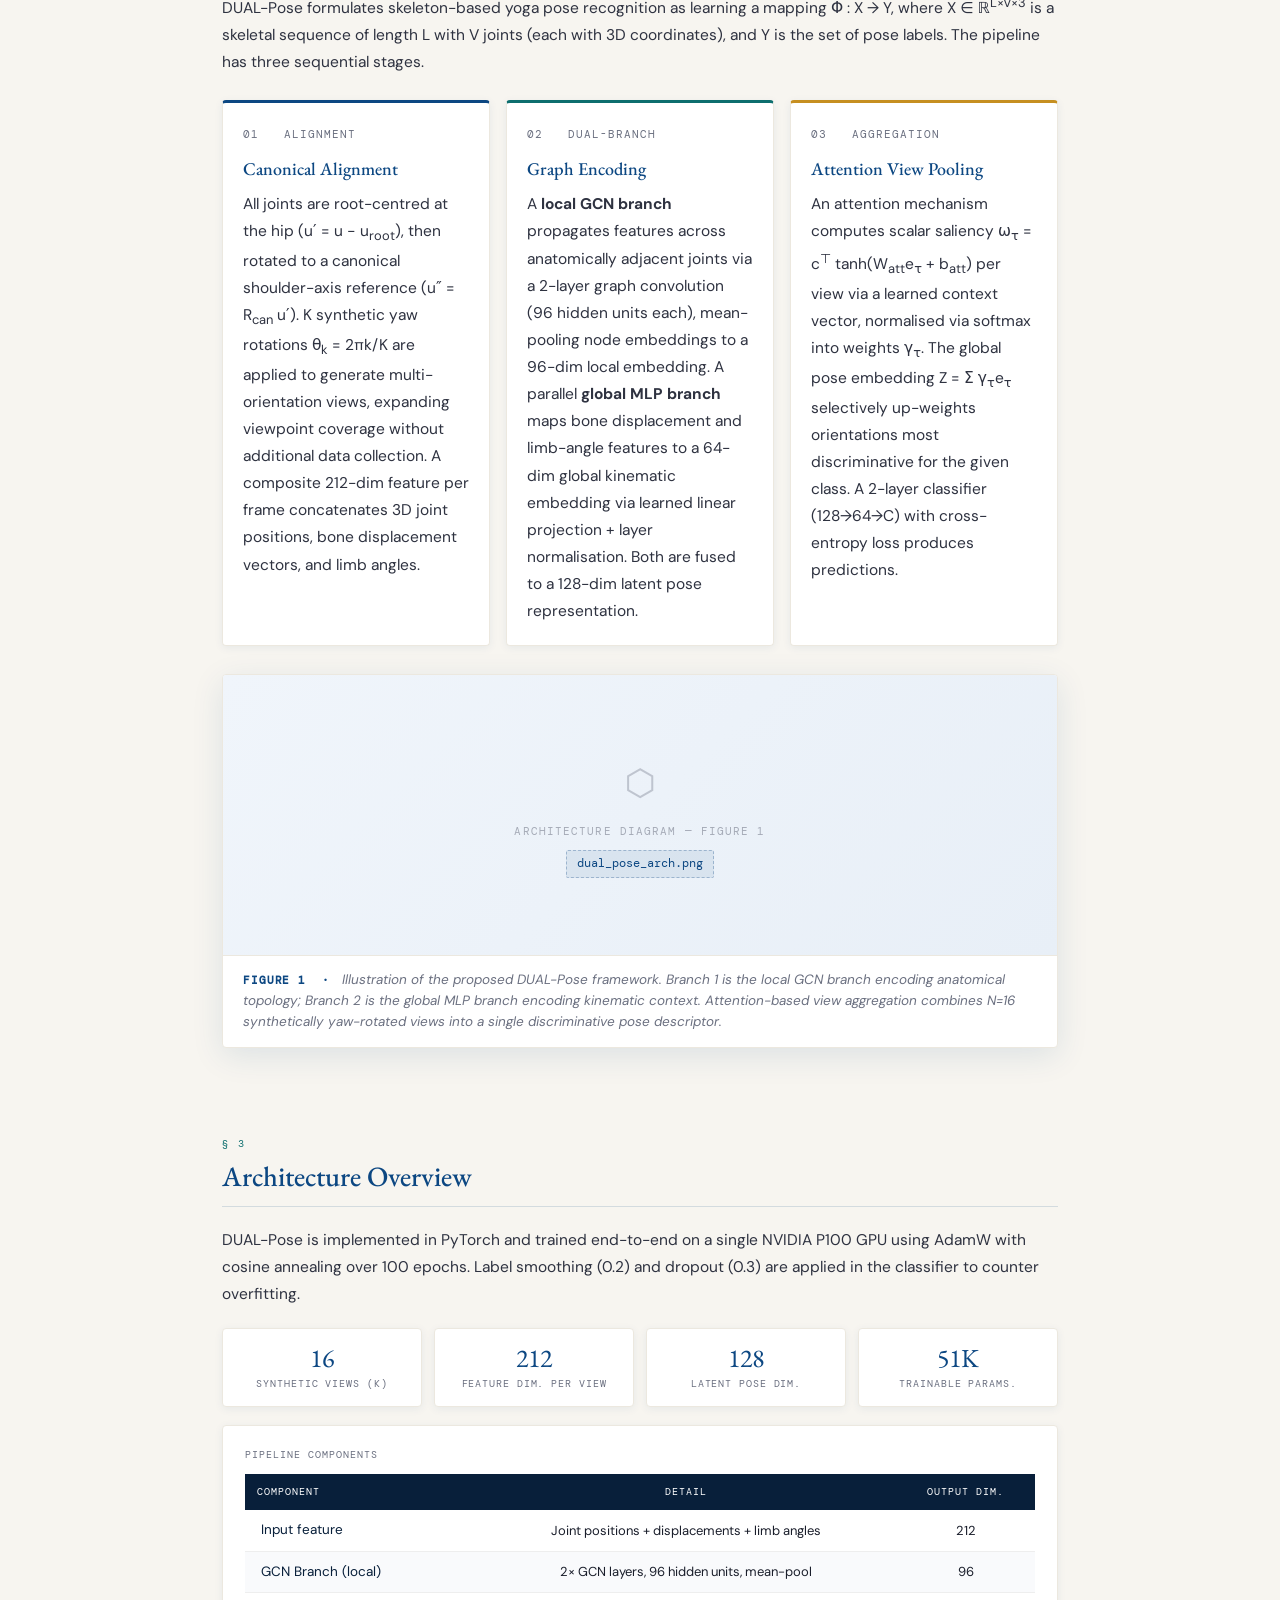
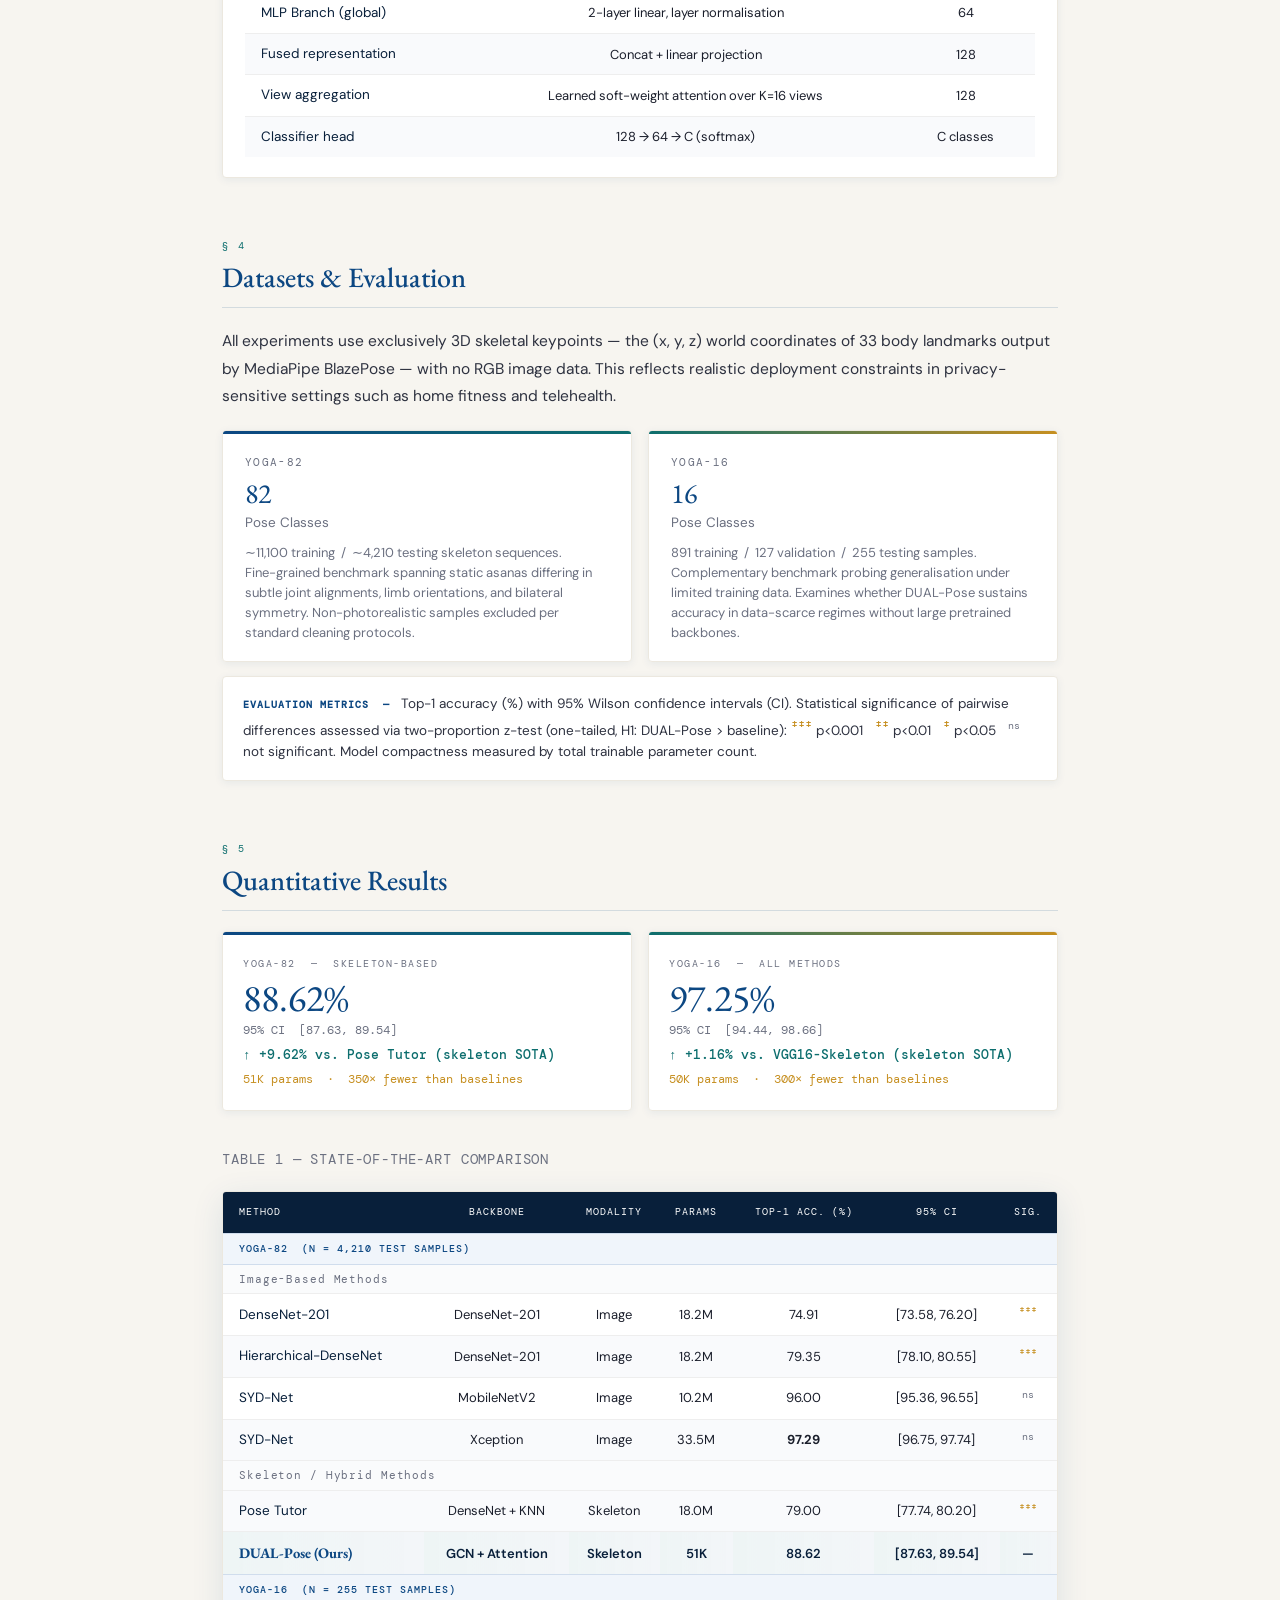
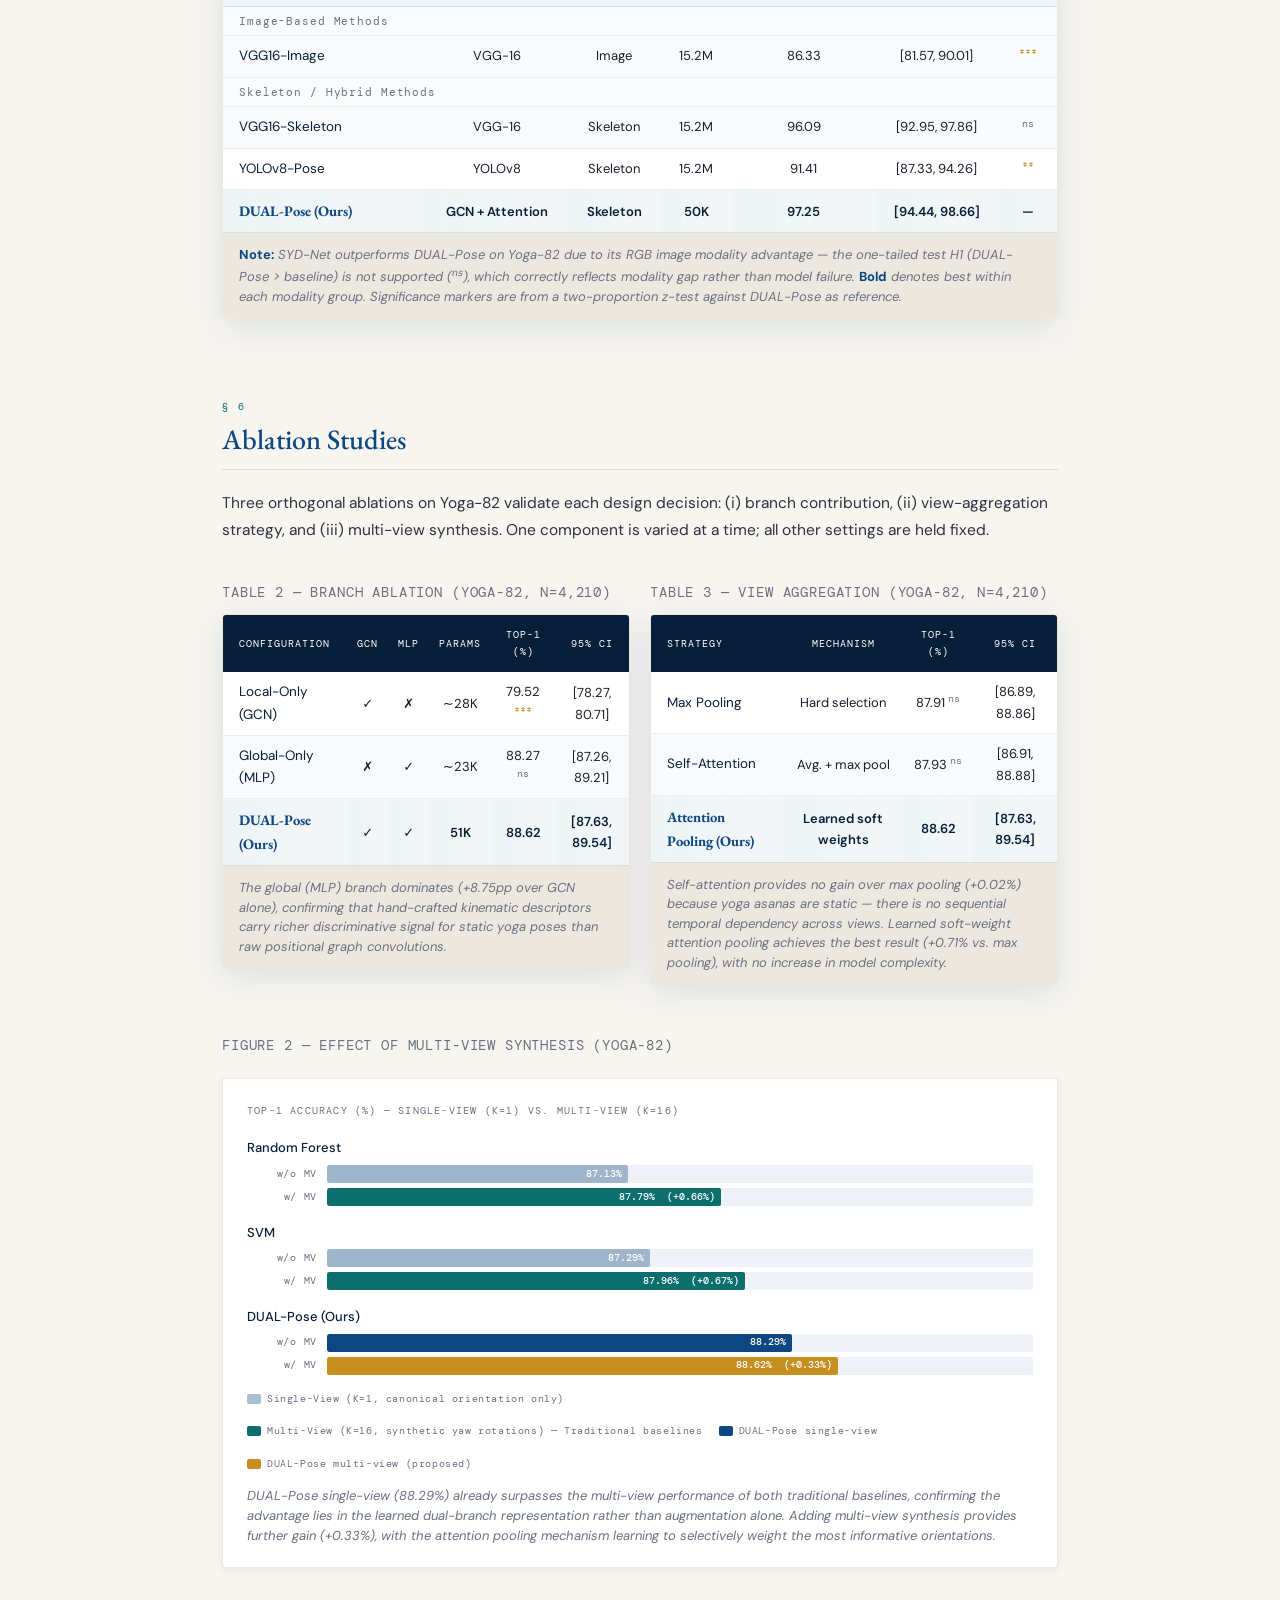
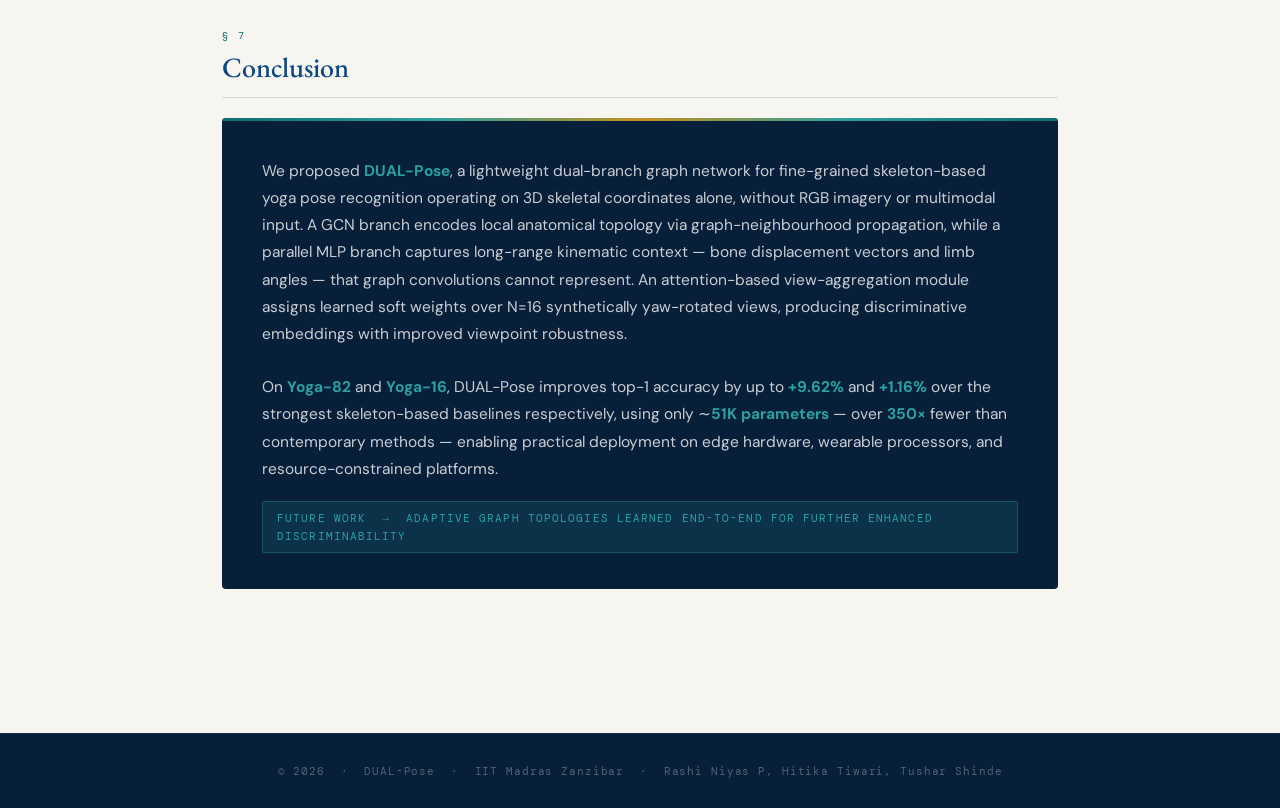
==== commit fb6d3490: "Dual pose conversion" ====
--- a/index.html
+++ b/index.html
@@ -2,7 +2,7 @@
 <html lang="en">
 <head>
 <meta charset="UTF-8">
-<title>Dual Pose</title>
+<title>DUAL-Pose: Efficient Dual-Branch Graph Networks for Skeleton-Based Yoga Pose Recognition</title>
 <meta name="viewport" content="width=device-width, initial-scale=1.0">
 <link href="https://fonts.googleapis.com/css2?family=EB+Garamond:ital,wght@0,400;0,500;0,600;1,400;1,500&family=DM+Sans:wght@300;400;500&family=DM+Mono:wght@400;500&display=swap" rel="stylesheet">
 
@@ -11,14 +11,16 @@
 :root {
   --navy:      #0c4782;
   --navy-dark: #081f3a;
+  --teal:      #0d6e6e;
+  --teal-lt:   #2ba0a0;
   --gold:      #c68f20;
   --gold-lt:   #e8b84b;
-  --cream:     #f8f5ee;
-  --cream-dk:  #ede9df;
+  --cream:     #f7f5f0;
+  --cream-dk:  #ece8df;
   --muted:     #6b7080;
   --text:      #1a1e2b;
   --white:     #ffffff;
-  --rule:      rgba(12,71,130,0.18);
+  --rule:      rgba(12,71,130,0.15);
   --shadow-sm: 0 2px 8px rgba(12,71,130,0.07);
   --shadow-md: 0 8px 32px rgba(12,71,130,0.11);
   --shadow-lg: 0 20px 60px rgba(12,71,130,0.14);
@@ -28,7 +30,6 @@
   --mono:      'DM Mono', monospace;
 }
 
-/* ── RESET ───────────────────────────────────────────────────────── */
 *, *::before, *::after { box-sizing: border-box; margin: 0; padding: 0; }
 html { scroll-behavior: smooth; }
 
@@ -41,14 +42,13 @@
   -webkit-font-smoothing: antialiased;
 }
 
-/* ── NOISE OVERLAY ───────────────────────────────────────────────── */
 body::before {
   content: '';
   position: fixed; inset: 0;
   background-image: url("data:image/svg+xml,%3Csvg viewBox='0 0 256 256' xmlns='http://www.w3.org/2000/svg'%3E%3Cfilter id='n'%3E%3CfeTurbulence type='fractalNoise' baseFrequency='0.9' numOctaves='4' stitchTiles='stitch'/%3E%3C/filter%3E%3Crect width='100%25' height='100%25' filter='url(%23n)' opacity='0.035'/%3E%3C/svg%3E");
   pointer-events: none;
   z-index: 1000;
-  opacity: .6;
+  opacity: .5;
 }
 
 /* ── HEADER ──────────────────────────────────────────────────────── */
@@ -62,24 +62,23 @@
 
 .header-rule {
   height: 4px;
-  background: linear-gradient(90deg, var(--gold), var(--gold-lt), var(--gold));
+  background: linear-gradient(90deg, var(--teal), var(--teal-lt), var(--gold), var(--teal-lt), var(--teal));
 }
 
 .header-inner {
   max-width: 900px;
   margin: auto;
-  padding: 72px 32px 56px;
+  padding: 68px 32px 52px;
   position: relative;
   z-index: 2;
 }
 
-/* subtle grid lines behind header */
 header::after {
   content: '';
   position: absolute; inset: 0;
   background-image:
-    linear-gradient(rgba(255,255,255,.03) 1px, transparent 1px),
-    linear-gradient(90deg, rgba(255,255,255,.03) 1px, transparent 1px);
+    linear-gradient(rgba(255,255,255,.025) 1px, transparent 1px),
+    linear-gradient(90deg, rgba(255,255,255,.025) 1px, transparent 1px);
   background-size: 48px 48px;
   pointer-events: none;
 }
@@ -90,41 +89,59 @@
   font-size: 11px;
   letter-spacing: .12em;
   text-transform: uppercase;
-  color: var(--gold-lt);
-  border: 1px solid rgba(198,143,32,.4);
+  color: var(--teal-lt);
+  border: 1px solid rgba(43,160,160,.4);
   padding: 4px 10px;
   border-radius: 2px;
-  margin-bottom: 20px;
+  margin-bottom: 18px;
 }
 
 h1 {
   font-family: var(--serif);
-  font-size: clamp(26px, 4.5vw, 46px);
+  font-size: clamp(24px, 4vw, 42px);
   font-weight: 500;
-  line-height: 1.2;
+  line-height: 1.22;
   letter-spacing: -.01em;
   color: var(--white);
-  margin-bottom: 16px;
-}
-
-h1 .da2 {
-  color: var(--gold-lt);
-  font-style: italic;
-}
-
-.header-subtitle {
-  font-size: 16px;
-  color: rgba(255,255,255,.62);
-  max-width: 680px;
-  line-height: 1.6;
-  margin-bottom: 32px;
+  margin-bottom: 14px;
+}
+
+h1 .highlight { color: var(--teal-lt); font-style: italic; }
+
+.authors-block {
+  display: flex;
+  flex-wrap: wrap;
+  gap: 4px 20px;
+  margin-bottom: 10px;
+}
+
+.author {
+  font-size: 15px;
+  color: rgba(255,255,255,.78);
+  font-family: var(--serif);
+}
+
+.affiliation {
+  font-family: var(--mono);
+  font-size: 11px;
+  letter-spacing: .07em;
+  color: rgba(255,255,255,.45);
+  margin-bottom: 8px;
+}
+
+.contact {
+  font-family: var(--mono);
+  font-size: 11px;
+  letter-spacing: .04em;
+  color: rgba(255,255,255,.35);
+  margin-bottom: 28px;
 }
 
 .badges {
   display: flex;
   flex-wrap: wrap;
-  gap: 10px;
-  margin-bottom: 36px;
+  gap: 8px;
+  margin-bottom: 30px;
 }
 
 .badge {
@@ -132,19 +149,48 @@
   font-size: 11px;
   letter-spacing: .08em;
   text-transform: uppercase;
-  padding: 5px 12px;
+  padding: 5px 11px;
   border-radius: 2px;
-  background: rgba(255,255,255,.08);
-  border: 1px solid rgba(255,255,255,.12);
-  color: rgba(255,255,255,.8);
-}
+  background: rgba(255,255,255,.07);
+  border: 1px solid rgba(255,255,255,.11);
+  color: rgba(255,255,255,.75);
+}
+
+.links-row {
+  display: flex;
+  flex-wrap: wrap;
+  gap: 10px;
+  margin-bottom: 28px;
+}
+
+.link-pill {
+  display: inline-flex;
+  align-items: center;
+  gap: 7px;
+  font-family: var(--mono);
+  font-size: 11px;
+  letter-spacing: .09em;
+  text-transform: uppercase;
+  text-decoration: none;
+  padding: 7px 14px;
+  border-radius: 2px;
+  border: 1px solid rgba(43,160,160,.4);
+  color: var(--teal-lt);
+  transition: background .2s, border-color .2s;
+}
+.link-pill:hover {
+  background: rgba(43,160,160,.12);
+  border-color: var(--teal-lt);
+}
+.link-pill svg { width: 13px; height: 13px; fill: currentColor; }
 
 .sota-strip {
   display: inline-flex;
+  flex-wrap: wrap;
   align-items: center;
-  gap: 14px;
-  background: linear-gradient(90deg, rgba(198,143,32,.18), rgba(198,143,32,.08));
-  border: 1px solid rgba(198,143,32,.35);
+  gap: 16px;
+  background: linear-gradient(90deg, rgba(13,110,110,.22), rgba(13,110,110,.1));
+  border: 1px solid rgba(43,160,160,.35);
   border-radius: 3px;
   padding: 10px 20px;
 }
@@ -154,24 +200,24 @@
   font-size: 10px;
   letter-spacing: .14em;
   text-transform: uppercase;
-  color: var(--gold-lt);
+  color: var(--teal-lt);
 }
 
 .sota-strip .sota-numbers {
   font-family: var(--serif);
-  font-size: 18px;
+  font-size: 17px;
   color: var(--white);
 }
 
-.sota-strip .sota-numbers em { color: var(--gold-lt); font-style: normal; font-weight: 500; }
-
-/* ── NAV PILL ────────────────────────────────────────────────────── */
+.sota-strip .sota-numbers em { color: var(--teal-lt); font-style: normal; font-weight: 500; }
+
+/* ── NAV ─────────────────────────────────────────────────────────── */
 .nav {
   background: var(--navy);
   position: sticky;
   top: 0;
   z-index: 100;
-  border-bottom: 1px solid rgba(255,255,255,.08);
+  border-bottom: 1px solid rgba(255,255,255,.07);
 }
 
 .nav-inner {
@@ -180,6 +226,7 @@
   padding: 0 32px;
   display: flex;
   gap: 0;
+  overflow-x: auto;
 }
 
 .nav a {
@@ -187,16 +234,17 @@
   font-size: 11px;
   letter-spacing: .1em;
   text-transform: uppercase;
-  color: rgba(255,255,255,.55);
+  color: rgba(255,255,255,.5);
   text-decoration: none;
-  padding: 14px 18px;
+  padding: 14px 16px;
+  white-space: nowrap;
   border-bottom: 2px solid transparent;
   transition: color .2s, border-color .2s;
 }
 
 .nav a:hover {
-  color: var(--gold-lt);
-  border-bottom-color: var(--gold);
+  color: var(--teal-lt);
+  border-bottom-color: var(--teal);
 }
 
 /* ── LAYOUT ──────────────────────────────────────────────────────── */
@@ -206,23 +254,20 @@
   padding: 0 32px 80px;
 }
 
-/* ── SECTIONS ────────────────────────────────────────────────────── */
-section {
-  padding-top: 64px;
-}
+section { padding-top: 60px; }
 
 .section-label {
   font-family: var(--mono);
   font-size: 10px;
   letter-spacing: .18em;
   text-transform: uppercase;
-  color: var(--gold);
+  color: var(--teal);
   margin-bottom: 6px;
 }
 
 h2 {
   font-family: var(--serif);
-  font-size: clamp(20px, 3vw, 30px);
+  font-size: clamp(20px, 3vw, 28px);
   font-weight: 500;
   color: var(--navy);
   margin-bottom: 20px;
@@ -248,7 +293,7 @@
 /* ── ABSTRACT ────────────────────────────────────────────────────── */
 .abstract-box {
   background: var(--white);
-  border-left: 3px solid var(--navy);
+  border-left: 3px solid var(--teal);
   padding: 28px 32px;
   border-radius: 0 var(--radius) var(--radius) 0;
   box-shadow: var(--shadow-sm);
@@ -269,6 +314,41 @@
   display: block;
 }
 
+.figure-placeholder {
+  width: 100%;
+  min-height: 280px;
+  background: linear-gradient(135deg, #f0f5fb 0%, #e8eff7 100%);
+  display: flex;
+  flex-direction: column;
+  align-items: center;
+  justify-content: center;
+  gap: 10px;
+  color: var(--muted);
+}
+
+.figure-placeholder .ph-icon {
+  font-size: 36px;
+  opacity: .35;
+}
+
+.figure-placeholder .ph-label {
+  font-family: var(--mono);
+  font-size: 11px;
+  letter-spacing: .1em;
+  text-transform: uppercase;
+  opacity: .55;
+}
+
+.figure-placeholder .ph-filename {
+  font-family: var(--mono);
+  font-size: 12px;
+  color: var(--navy);
+  background: rgba(12,71,130,.08);
+  padding: 3px 10px;
+  border-radius: 2px;
+  border: 1px dashed rgba(12,71,130,.3);
+}
+
 .figure-caption {
   padding: 14px 20px;
   font-size: 13.5px;
@@ -287,7 +367,7 @@
   text-transform: uppercase;
 }
 
-/* ── METHODS GRID ────────────────────────────────────────────────── */
+/* ── METHOD CARDS ─────────────────────────────────────────────────── */
 .methods-grid {
   display: grid;
   grid-template-columns: repeat(3, 1fr);
@@ -310,8 +390,9 @@
   box-shadow: var(--shadow-md);
 }
 
-.method-card:nth-child(2) { border-top-color: var(--gold); }
-.method-card:nth-child(3) { border-top-color: #5b8db8; }
+.method-card:nth-child(1) { border-top-color: var(--navy); }
+.method-card:nth-child(2) { border-top-color: var(--teal); }
+.method-card:nth-child(3) { border-top-color: var(--gold); }
 
 .method-icon {
   font-family: var(--mono);
@@ -322,10 +403,61 @@
   margin-bottom: 10px;
 }
 
-/* ── RESULTS METRICS ─────────────────────────────────────────────── */
+/* ── DATASET CARDS ────────────────────────────────────────────────── */
+.dataset-grid {
+  display: grid;
+  grid-template-columns: 1fr 1fr;
+  gap: 16px;
+  margin-top: 20px;
+}
+
+.dataset-card {
+  background: var(--white);
+  border: 1px solid var(--cream-dk);
+  border-radius: var(--radius);
+  padding: 22px 22px 18px;
+  box-shadow: var(--shadow-sm);
+  position: relative;
+  overflow: hidden;
+}
+
+.dataset-card::before {
+  content: '';
+  position: absolute; top: 0; left: 0; right: 0;
+  height: 3px;
+}
+
+.dataset-card:nth-child(1)::before { background: linear-gradient(90deg, var(--navy), var(--teal)); }
+.dataset-card:nth-child(2)::before { background: linear-gradient(90deg, var(--teal), var(--gold)); }
+
+.dataset-name {
+  font-family: var(--mono);
+  font-size: 11px;
+  letter-spacing: .12em;
+  text-transform: uppercase;
+  color: var(--muted);
+  margin-bottom: 8px;
+}
+
+.dataset-stat {
+  font-family: var(--serif);
+  font-size: 28px;
+  color: var(--navy);
+  line-height: 1;
+  margin-bottom: 4px;
+}
+
+.dataset-meta {
+  font-size: 13px;
+  color: var(--muted);
+  line-height: 1.55;
+  margin-top: 6px;
+}
+
+/* ── METRICS ─────────────────────────────────────────────────────── */
 .metrics-row {
   display: grid;
-  grid-template-columns: repeat(3, 1fr);
+  grid-template-columns: repeat(2, 1fr);
   gap: 16px;
   margin-bottom: 36px;
 }
@@ -342,11 +474,11 @@
 
 .metric-card::before {
   content: '';
-  position: absolute;
-  top: 0; left: 0; right: 0;
+  position: absolute; top: 0; left: 0; right: 0;
   height: 3px;
-  background: linear-gradient(90deg, var(--navy), var(--gold));
-}
+}
+.metric-card:nth-child(1)::before { background: linear-gradient(90deg, var(--navy), var(--teal)); }
+.metric-card:nth-child(2)::before { background: linear-gradient(90deg, var(--teal), var(--gold)); }
 
 .metric-dataset {
   font-family: var(--mono);
@@ -365,17 +497,31 @@
   margin-bottom: 4px;
 }
 
+.metric-ci {
+  font-size: 12px;
+  color: var(--muted);
+  font-family: var(--mono);
+  margin-bottom: 4px;
+}
+
 .metric-delta {
   font-size: 13px;
+  color: var(--teal);
+  font-weight: 500;
+  font-family: var(--mono);
+}
+
+.metric-params {
+  font-size: 12px;
   color: var(--gold);
-  font-weight: 500;
-  font-family: var(--mono);
+  font-family: var(--mono);
+  margin-top: 4px;
 }
 
 /* ── TABLES ──────────────────────────────────────────────────────── */
 .table-wrap {
   overflow-x: auto;
-  margin: 24px 0;
+  margin: 20px 0;
   border-radius: var(--radius);
   box-shadow: var(--shadow-md);
   border: 1px solid var(--cream-dk);
@@ -386,17 +532,17 @@
   border-collapse: collapse;
   font-size: 13px;
   background: var(--white);
-  min-width: 700px;
+  min-width: 560px;
 }
 
 thead tr:first-child th {
-  background: var(--navy);
+  background: var(--navy-dark);
   color: var(--white);
   font-family: var(--mono);
   font-size: 10px;
   letter-spacing: .1em;
   text-transform: uppercase;
-  padding: 13px 10px;
+  padding: 12px 10px;
   font-weight: 400;
   text-align: center;
   border: none;
@@ -404,8 +550,8 @@
 
 thead tr:first-child th:first-child { text-align: left; padding-left: 16px; }
 
-thead tr:last-child th {
-  background: #e8f0f8;
+thead tr.subhead th {
+  background: #e4edf6;
   color: var(--navy);
   font-family: var(--mono);
   font-size: 10px;
@@ -418,9 +564,8 @@
 
 tbody tr { border-bottom: 1px solid #eee; }
 tbody tr:last-child { border-bottom: none; }
-
 tbody tr:nth-child(even) td { background: #f9fafc; }
-tbody tr:hover td { background: #eef4fb; }
+tbody tr:hover td { background: #eef4fb !important; }
 
 tbody td {
   padding: 9px 10px;
@@ -437,9 +582,21 @@
   font-weight: 400;
 }
 
-/* Our row */
+tr.section-head td {
+  background: #f0f5fb !important;
+  color: var(--navy);
+  font-family: var(--mono);
+  font-size: 10px;
+  letter-spacing: .1em;
+  text-transform: uppercase;
+  padding: 7px 16px;
+  font-weight: 500;
+  border-top: 1px solid #d0dded;
+  border-bottom: 1px solid #d0dded;
+}
+
 tr.ours td {
-  background: linear-gradient(90deg, rgba(198,143,32,.08), rgba(12,71,130,.06)) !important;
+  background: linear-gradient(90deg, rgba(13,110,110,.07), rgba(12,71,130,.05)) !important;
   font-weight: 600;
   color: var(--navy-dark);
 }
@@ -450,7 +607,13 @@
   font-size: 14.5px;
 }
 
-.best { color: var(--gold); font-weight: 700; }
+.best { color: var(--teal); font-weight: 700; }
+.sig-mark {
+  font-family: var(--mono);
+  font-size: 10px;
+  color: var(--gold);
+  vertical-align: super;
+}
 
 .table-caption {
   padding: 12px 16px;
@@ -458,44 +621,153 @@
   color: var(--muted);
   font-style: italic;
   background: var(--cream-dk);
-  border-top: 1px solid var(--cream-dk);
+  border-top: 1px solid #ddd;
   line-height: 1.5;
 }
-
 .table-caption strong { font-style: normal; color: var(--navy); }
 
-/* ── TSNE PAIR ───────────────────────────────────────────────────── */
-.tsne-pair {
+/* ── ABLATION GRID ────────────────────────────────────────────────── */
+.ablation-grid {
   display: grid;
   grid-template-columns: 1fr 1fr;
-  gap: 16px;
-  margin-top: 24px;
-}
-
-.tsne-item {
+  gap: 20px;
+  margin-top: 16px;
+}
+
+/* ── BAR CHART ────────────────────────────────────────────────────── */
+.bar-chart-wrap {
   background: var(--white);
   border: 1px solid var(--cream-dk);
   border-radius: var(--radius);
+  padding: 24px 24px 20px;
+  box-shadow: var(--shadow-sm);
+  margin-top: 20px;
+}
+
+.bar-chart-title {
+  font-family: var(--mono);
+  font-size: 10px;
+  letter-spacing: .12em;
+  text-transform: uppercase;
+  color: var(--muted);
+  margin-bottom: 18px;
+}
+
+.bar-group {
+  margin-bottom: 16px;
+}
+
+.bar-group-label {
+  font-size: 13px;
+  color: var(--navy-dark);
+  font-weight: 500;
+  margin-bottom: 6px;
+}
+
+.bar-row {
+  display: flex;
+  align-items: center;
+  gap: 10px;
+  margin-bottom: 5px;
+}
+
+.bar-label {
+  font-family: var(--mono);
+  font-size: 10px;
+  letter-spacing: .07em;
+  color: var(--muted);
+  width: 70px;
+  flex-shrink: 0;
+  text-align: right;
+}
+
+.bar-track {
+  flex: 1;
+  height: 18px;
+  background: #eef1f5;
+  border-radius: 2px;
   overflow: hidden;
+  position: relative;
+}
+
+.bar-fill {
+  height: 100%;
+  border-radius: 2px;
+  display: flex;
+  align-items: center;
+  justify-content: flex-end;
+  padding-right: 6px;
+  font-family: var(--mono);
+  font-size: 10px;
+  color: var(--white);
+  font-weight: 500;
+  transition: width .8s ease;
+  white-space: nowrap;
+}
+
+.bar-fill.without { background: rgba(12,71,130,.35); }
+.bar-fill.with    { background: var(--teal); }
+.bar-fill.ours    { background: var(--navy); }
+.bar-fill.ours-with { background: var(--gold); }
+
+.bar-legend {
+  display: flex;
+  gap: 16px;
+  margin-top: 14px;
+  flex-wrap: wrap;
+}
+
+.legend-item {
+  display: flex;
+  align-items: center;
+  gap: 6px;
+  font-family: var(--mono);
+  font-size: 10px;
+  letter-spacing: .06em;
+  color: var(--muted);
+}
+
+.legend-swatch {
+  width: 14px;
+  height: 10px;
+  border-radius: 2px;
+  flex-shrink: 0;
+}
+
+/* ── ARCHITECTURE SPECS ───────────────────────────────────────────── */
+.arch-spec-grid {
+  display: grid;
+  grid-template-columns: repeat(4, 1fr);
+  gap: 12px;
+  margin-top: 20px;
+}
+
+.arch-spec {
+  background: var(--white);
+  border: 1px solid var(--cream-dk);
+  border-radius: var(--radius);
+  padding: 16px 14px 14px;
   box-shadow: var(--shadow-sm);
-}
-
-.tsne-item img { width: 100%; display: block; }
-
-.tsne-label {
-  padding: 10px 14px;
-  font-family: var(--mono);
-  font-size: 11px;
-  letter-spacing: .08em;
+  text-align: center;
+}
+
+.arch-spec-value {
+  font-family: var(--serif);
+  font-size: 26px;
+  color: var(--navy);
+  line-height: 1;
+  margin-bottom: 5px;
+}
+
+.arch-spec-label {
+  font-family: var(--mono);
+  font-size: 10px;
+  letter-spacing: .09em;
   text-transform: uppercase;
   color: var(--muted);
-  border-top: 1px solid var(--cream-dk);
-  text-align: center;
-}
-
-.tsne-label.ours { color: var(--navy); background: #f0f5fb; }
-
-/* ── CONCLUSION / FOOTER ─────────────────────────────────────────── */
+}
+
+/* ── CONCLUSION ───────────────────────────────────────────────────── */
 .conclusion-box {
   background: var(--navy-dark);
   color: rgba(255,255,255,.85);
@@ -508,10 +780,9 @@
 
 .conclusion-box::before {
   content: '';
-  position: absolute;
-  top: 0; left: 0; right: 0;
+  position: absolute; top: 0; left: 0; right: 0;
   height: 3px;
-  background: linear-gradient(90deg, var(--gold), var(--gold-lt), var(--gold));
+  background: linear-gradient(90deg, var(--teal), var(--teal-lt), var(--gold), var(--teal-lt), var(--teal));
 }
 
 .conclusion-box p {
@@ -520,6 +791,23 @@
   line-height: 1.75;
 }
 
+/* ── FUTURE WORK PILL ─────────────────────────────────────────────── */
+.future-tag {
+  display: inline-flex;
+  align-items: center;
+  gap: 8px;
+  margin-top: 18px;
+  background: rgba(43,160,160,.15);
+  border: 1px solid rgba(43,160,160,.3);
+  border-radius: 2px;
+  padding: 7px 14px;
+  font-family: var(--mono);
+  font-size: 11px;
+  letter-spacing: .1em;
+  text-transform: uppercase;
+  color: var(--teal-lt);
+}
+
 footer {
   background: var(--navy-dark);
   text-align: center;
@@ -527,14 +815,13 @@
   font-family: var(--mono);
   font-size: 11px;
   letter-spacing: .08em;
-  color: rgba(255,255,255,.35);
+  color: rgba(255,255,255,.3);
   margin-top: 64px;
   border-top: 1px solid rgba(255,255,255,.05);
 }
 
-/* ── FADE-IN ANIMATION ───────────────────────────────────────────── */
 @keyframes fadeUp {
-  from { opacity: 0; transform: translateY(18px); }
+  from { opacity: 0; transform: translateY(16px); }
   to   { opacity: 1; transform: translateY(0); }
 }
 
@@ -542,51 +829,84 @@
 .fade-up:nth-child(2) { animation-delay: .1s; }
 .fade-up:nth-child(3) { animation-delay: .2s; }
 
-/* ── RESPONSIVE ──────────────────────────────────────────────────── */
+.mt-8  { margin-top: 8px; }
+.mt-16 { margin-top: 16px; }
+.mt-24 { margin-top: 24px; }
+.mb-8  { margin-bottom: 8px; }
+.muted-label {
+  font-size: 14px;
+  color: var(--muted);
+  font-family: var(--mono);
+  letter-spacing: .06em;
+  text-transform: uppercase;
+  margin: 28px 0 10px;
+}
+
 @media (max-width: 680px) {
-  .header-inner { padding: 48px 20px 40px; }
+  .header-inner { padding: 44px 20px 36px; }
   .container { padding: 0 20px 60px; }
-  .methods-grid, .metrics-row { grid-template-columns: 1fr; }
-  .tsne-pair { grid-template-columns: 1fr; }
+  .methods-grid { grid-template-columns: 1fr; }
+  .dataset-grid  { grid-template-columns: 1fr; }
+  .metrics-row   { grid-template-columns: 1fr; }
+  .ablation-grid { grid-template-columns: 1fr; }
+  .arch-spec-grid { grid-template-columns: repeat(2,1fr); }
   .nav-inner { overflow-x: auto; }
-  h1 { font-size: 24px; }
+  h1 { font-size: 22px; }
 }
 </style>
 </head>
-
 <body>
 
 <!-- ── HEADER ──────────────────────────────────────────────────────── -->
 <div class="header-rule"></div>
 <header>
   <div class="header-inner fade-up">
-    <div class="venue-tag">2026 Submission</div>
+    <div class="venue-tag">CVPR Workshop · 2026 Submission</div>
 
     <h1>
-      <span class="da2">DUAL Pose</span>: Dataset-Aware Adaptive Augmentation<br>
-      for Few-Shot Class-Incremental Learning
+      <span class="highlight">DUAL-Pose:</span> Efficient Dual-Branch Graph Networks<br>
+      for Skeleton-Based Yoga Pose Recognition
     </h1>
 
-    <p class="header-subtitle">
-      Multi-domain feature enrichment via spatial mixing, frequency-domain perturbation,
-      and controlled noise — with automatic coarse/fine-grained regime detection.
-    </p>
+    <div class="authors-block" style="margin-top:12px;">
+      <span class="author">Rashi Niyas P</span>
+      <span class="author">Hitika Tiwari</span>
+      <span class="author">Tushar Shinde</span>
+    </div>
+    <div class="affiliation">Indian Institute of Technology Madras Zanzibar</div>
+    <div class="contact">{zda24m005, hitika, shinde}@iitmz.ac.in</div>
 
     <div class="badges">
       <span class="badge">FSCIL</span>
-      <span class="badge">Feature Augmentation</span>
-      <span class="badge">Representation Learning</span>
-      <span class="badge">Fourier Perturbation</span>
-      <span class="badge">Continual Learning</span>
+      <span class="badge">Skeleton-Based Recognition</span>
+      <span class="badge">Graph Neural Networks</span>
+      <span class="badge">Yoga Pose Classification</span>
+      <span class="badge">Attention Mechanism</span>
+      <span class="badge">Edge Deployment</span>
+    </div>
+
+    <div class="links-row">
+      <a class="link-pill" href="https://github.com/rashiniyasp/DUAL-Pose" target="_blank">
+        <svg viewBox="0 0 24 24" xmlns="http://www.w3.org/2000/svg"><path d="M12 0C5.37 0 0 5.37 0 12c0 5.3 3.44 9.8 8.2 11.38.6.11.82-.26.82-.58 0-.28-.01-1.03-.02-2.03-3.34.73-4.04-1.61-4.04-1.61-.55-1.39-1.34-1.76-1.34-1.76-1.09-.74.08-.73.08-.73 1.2.08 1.84 1.24 1.84 1.24 1.07 1.83 2.8 1.3 3.48 1 .11-.78.42-1.3.76-1.6-2.66-.3-5.47-1.33-5.47-5.93 0-1.31.47-2.38 1.24-3.22-.12-.3-.54-1.52.12-3.18 0 0 1.01-.32 3.3 1.23a11.5 11.5 0 0 1 3-.4c1.02 0 2.04.14 3 .4 2.28-1.55 3.29-1.23 3.29-1.23.66 1.66.24 2.88.12 3.18.77.84 1.24 1.91 1.24 3.22 0 4.61-2.81 5.63-5.48 5.92.43.37.81 1.1.81 2.22 0 1.6-.01 2.9-.01 3.29 0 .32.22.7.83.58C20.57 21.8 24 17.3 24 12c0-6.63-5.37-12-12-12z"/></svg>
+        Code
+      </a>
+      <a class="link-pill" href="https://www.kaggle.com/datasets/rashiniyasp/yoga-82-keypoints-2026/data" target="_blank">
+        <svg viewBox="0 0 24 24" xmlns="http://www.w3.org/2000/svg"><path d="M18.825 23.859c-.022.092-.117.141-.281.141h-3.139c-.187 0-.351-.082-.492-.248l-5.178-6.589-1.448 1.374v5.111c0 .235-.117.352-.351.352H5.505c-.236 0-.354-.117-.354-.352V.353c0-.233.118-.353.354-.353h2.431c.234 0 .351.12.351.353v14.343l6.203-6.272c.165-.165.33-.246.495-.246h3.239c.144 0 .236.06.285.18.046.149.034.255-.036.315l-6.555 6.344 6.836 8.507c.095.104.117.208.07.311z"/></svg>
+        Yoga-82 Data
+      </a>
+      <a class="link-pill" href="https://www.kaggle.com/datasets/rashiniyasp/yoga-16-keypoint-dataset" target="_blank">
+        <svg viewBox="0 0 24 24" xmlns="http://www.w3.org/2000/svg"><path d="M18.825 23.859c-.022.092-.117.141-.281.141h-3.139c-.187 0-.351-.082-.492-.248l-5.178-6.589-1.448 1.374v5.111c0 .235-.117.352-.351.352H5.505c-.236 0-.354-.117-.354-.352V.353c0-.233.118-.353.354-.353h2.431c.234 0 .351.12.351.353v14.343l6.203-6.272c.165-.165.33-.246.495-.246h3.239c.144 0 .236.06.285.18.046.149.034.255-.036.315l-6.555 6.344 6.836 8.507c.095.104.117.208.07.311z"/></svg>
+        Yoga-16 Data
+      </a>
     </div>
 
     <div class="sota-strip">
       <div>
-        <div class="sota-label">State of the Art</div>
+        <div class="sota-label">Best Skeleton-Only Results</div>
         <div class="sota-numbers">
-          miniImageNet <em>+8.09%</em> &nbsp;·&nbsp;
-          CIFAR-100 <em>+6.10%</em> &nbsp;·&nbsp;
-          CUB-200 <em>+0.04%</em>
+          Yoga-82 <em>88.62%</em>&nbsp;·&nbsp;(+9.62% vs. SOTA)&nbsp;&nbsp;
+          Yoga-16 <em>97.25%</em>&nbsp;·&nbsp;(+1.16% vs. SOTA)&nbsp;&nbsp;
+          Params <em>∼51K</em>&nbsp;·&nbsp;350× fewer
         </div>
       </div>
     </div>
@@ -597,10 +917,11 @@
 <nav class="nav">
   <div class="nav-inner">
     <a href="#abstract">Abstract</a>
-    <a href="#framework">Framework</a>
     <a href="#method">Method</a>
+    <a href="#architecture">Architecture</a>
+    <a href="#datasets">Datasets</a>
     <a href="#results">Results</a>
-    <a href="#visualization">Analysis</a>
+    <a href="#ablation">Ablation</a>
     <a href="#conclusion">Conclusion</a>
   </div>
 </nav>
@@ -614,256 +935,563 @@
     <h2>Abstract</h2>
     <div class="abstract-box">
       <p>
-        Few-shot class-incremental learning (FSCIL) aims to enable models to continually
-        learn new classes from limited data while retaining performance on previously learned
-        ones. Existing approaches typically freeze the feature extractor during incremental
-        updates, but do not explicitly ensure that base-class representations remain
-        sufficiently separable. As a result, features of newly introduced classes may overlap
-        with those of earlier classes.
+        Skeleton-based yoga pose recognition requires representations robust to
+        self-occlusion and inter-subject variability. Existing approaches that rely
+        on raw or weakly normalised 3D skeletal coordinates are sensitive to camera
+        orientation and structural noise, producing overlapping feature distributions
+        that reduce classification accuracy.
       </p>
       <br>
       <p>
-        We propose <strong>Dataset-Aware Adaptive Augmentation (DA²)</strong>, a feature-level
-        augmentation strategy that strengthens and diversifies base-class feature distributions
-        prior to incremental learning. Our method generates multi-domain augmented features
-        through (i) spatial mixing, (ii) frequency-domain perturbations, and (iii) controlled
-        noise. Crucially, we compute the mean inter-class cosine similarity of base-class
-        prototypes in a single forward pass and adapt the augmentation regime accordingly —
-        applying the full multi-domain pipeline for coarse-grained datasets and a
-        spatial-only regime for fine-grained ones. Experiments on CIFAR-100, miniImageNet,
-        and CUB-200 demonstrate average accuracy gains of <strong>+8.09%</strong>,
-        <strong>+6.10%</strong>, and <strong>+0.04%</strong> over prior best methods.
+        We propose <strong>Dual-branch Unified Aggregation for Latent Pose
+        Representation (DUAL-Pose)</strong>, a skeleton-only framework that disentangles
+        intrinsic pose structure from translational and orientational biases using 3D
+        joint coordinates extracted from a commodity pose-estimation pipeline, without
+        requiring RGB imagery or multimodal input. DUAL-Pose employs a dual-branch
+        graph network comprising: (i) a <strong>local branch</strong> modelling anatomical
+        topology via graph convolutions over the skeletal graph, and (ii) a
+        <strong>global branch</strong> capturing long-range pose context through bone
+        displacement vectors and intrinsic limb-angle constraints. Per-frame embeddings
+        from both branches are fused and aggregated across N synthetic yaw-rotated views
+        using an attention-based mechanism that assigns learned soft weights, emphasising
+        the most discriminative geometric orientations.
       </p>
+      <br>
+      <p>
+        Experiments on the <strong>Yoga-82</strong> and <strong>Yoga-16</strong> benchmarks
+        demonstrate <strong>88.62%</strong> and <strong>97.25%</strong> top-1 accuracy,
+        improving over the strongest skeleton-based baselines by <strong>+9.62%</strong>
+        and <strong>+1.16%</strong> respectively, with only ∼51K trainable parameters —
+        over <strong>350×</strong> fewer than existing skeleton-based and image-based approaches.
+      </p>
     </div>
   </section>
 
-  <!-- FRAMEWORK FIGURE -->
-  <section id="framework">
+  <!-- METHOD -->
+  <section id="method">
     <div class="section-label">§ 2</div>
-    <h2>Framework Overview</h2>
-    <div class="figure-wrap">
-      <img src="bb_nn.png?v=20260504" alt="DA² Framework Overview">
+    <h2>Core Method</h2>
+    <p style="margin-bottom:4px;">
+      DUAL-Pose formulates skeleton-based yoga pose recognition as learning a mapping
+      Φ : X → Y, where X ∈ ℝ<sup>L×V×3</sup> is a skeletal sequence of length L with V joints
+      (each with 3D coordinates), and Y is the set of pose labels. The pipeline has three
+      sequential stages.
+    </p>
+
+    <div class="methods-grid">
+      <div class="method-card fade-up">
+        <div class="method-icon">01 &nbsp; Alignment</div>
+        <h3>Canonical Alignment</h3>
+        <p>
+          All joints are root-centred at the hip (u′ = u − u<sub>root</sub>), then rotated
+          to a canonical shoulder-axis reference (u″ = R<sub>can</sub> u′).
+          K synthetic yaw rotations θ<sub>k</sub> = 2πk/K are applied to generate
+          multi-orientation views, expanding viewpoint coverage without additional
+          data collection. A composite 212-dim feature per frame concatenates
+          3D joint positions, bone displacement vectors, and limb angles.
+        </p>
+      </div>
+
+      <div class="method-card fade-up">
+        <div class="method-icon">02 &nbsp; Dual-Branch</div>
+        <h3>Graph Encoding</h3>
+        <p>
+          A <strong>local GCN branch</strong> propagates features across anatomically
+          adjacent joints via a 2-layer graph convolution (96 hidden units each),
+          mean-pooling node embeddings to a 96-dim local embedding. A parallel
+          <strong>global MLP branch</strong> maps bone displacement and limb-angle
+          features to a 64-dim global kinematic embedding via learned linear
+          projection + layer normalisation. Both are fused to a 128-dim
+          latent pose representation.
+        </p>
+      </div>
+
+      <div class="method-card fade-up">
+        <div class="method-icon">03 &nbsp; Aggregation</div>
+        <h3>Attention View Pooling</h3>
+        <p>
+          An attention mechanism computes scalar saliency ω<sub>τ</sub> = c<sup>⊤</sup>
+          tanh(W<sub>att</sub>e<sub>τ</sub> + b<sub>att</sub>) per view via a learned
+          context vector, normalised via softmax into weights γ<sub>τ</sub>. The global
+          pose embedding Z = Σ γ<sub>τ</sub>e<sub>τ</sub> selectively up-weights
+          orientations most discriminative for the given class. A 2-layer classifier
+          (128→64→C) with cross-entropy loss produces predictions.
+        </p>
+      </div>
+    </div>
+
+    <!-- Architecture Figure Placeholder -->
+    <div class="figure-wrap" style="margin-top:28px;">
+      <img src="dual_pose_arch.png" alt="DUAL-Pose Architecture"
+           onerror="this.style.display='none';this.nextElementSibling.style.display='flex';">
+      <div class="figure-placeholder" style="display:none;">
+        <div class="ph-icon">⬡</div>
+        <div class="ph-label">Architecture Diagram — Figure 1</div>
+        <div class="ph-filename">dual_pose_arch.png</div>
+      </div>
       <div class="figure-caption">
         <strong>Figure 1 &nbsp;·&nbsp;</strong>
-        Overview of the DA² framework. A single augmentation-free forward pass estimates
-        inter-class prototype similarity to select between coarse-grained and fine-grained
-        regimes. The coarse-grained branch applies spatial mixing, spectrum swapping, and
-        noise injection; the fine-grained branch applies spatial-only mixing.
+        Illustration of the proposed DUAL-Pose framework. Branch 1 is the local GCN branch
+        encoding anatomical topology; Branch 2 is the global MLP branch encoding kinematic
+        context. Attention-based view aggregation combines N=16 synthetically yaw-rotated
+        views into a single discriminative pose descriptor.
       </div>
     </div>
   </section>
 
-  <!-- METHOD -->
-  <section id="method">
+  <!-- ARCHITECTURE -->
+  <section id="architecture">
     <div class="section-label">§ 3</div>
-    <h2>Core Method</h2>
-
-    <div class="methods-grid">
-      <div class="method-card fade-up">
-        <div class="method-icon">01 &nbsp; Spatial</div>
-        <h3>Spatial Mixing</h3>
-        <p>
-          Interpolates feature embeddings of odd-indexed batch samples with randomly
-          paired peers at λ = 0.5, increasing intra-class geometric diversity within
-          the convex hull of each class — without displacing cluster centres.
-        </p>
-      </div>
-
-      <div class="method-card fade-up">
-        <div class="method-icon">02 &nbsp; Spectral</div>
-        <h3>Frequency Perturbation</h3>
-        <p>
-          Replaces the Fourier spectrum of spatially-mixed embeddings with that of a
-          randomly permuted batch peer, scaled by β = 0.5. Finite-precision FFT
-          introduces deterministic, non-invertible perturbations
-          unavailable through spatial blending alone.
-        </p>
-      </div>
-
-      <div class="method-card fade-up">
-        <div class="method-icon">03 &nbsp; Stochastic</div>
-        <h3>Noise Injection</h3>
-        <p>
-          Small isotropic Gaussian noise (σ = 0.02) is added before ℓ₂-normalisation,
-          ensuring every proxy embedding is geometrically compatible with the
-          cosine classifier and lies on the unit hypersphere 𝕊^{D−1}.
-        </p>
-      </div>
+    <h2>Architecture Overview</h2>
+    <p style="margin-bottom:4px;">
+      DUAL-Pose is implemented in PyTorch and trained end-to-end on a single NVIDIA P100 GPU
+      using AdamW with cosine annealing over 100 epochs. Label smoothing (0.2) and dropout
+      (0.3) are applied in the classifier to counter overfitting.
+    </p>
+
+    <div class="arch-spec-grid">
+      <div class="arch-spec">
+        <div class="arch-spec-value">16</div>
+        <div class="arch-spec-label">Synthetic Views (K)</div>
+      </div>
+      <div class="arch-spec">
+        <div class="arch-spec-value">212</div>
+        <div class="arch-spec-label">Feature Dim. per View</div>
+      </div>
+      <div class="arch-spec">
+        <div class="arch-spec-value">128</div>
+        <div class="arch-spec-label">Latent Pose Dim.</div>
+      </div>
+      <div class="arch-spec">
+        <div class="arch-spec-value">51K</div>
+        <div class="arch-spec-label">Trainable Params.</div>
+      </div>
+    </div>
+
+    <div style="margin-top:18px; background:var(--white); border:1px solid var(--cream-dk);
+                border-radius:var(--radius); padding:20px 22px; box-shadow:var(--shadow-sm);">
+      <p style="margin-bottom:10px; font-family:var(--mono); font-size:10px; letter-spacing:.1em;
+                text-transform:uppercase; color:var(--muted);">Pipeline Components</p>
+      <table style="min-width:0; font-size:13px; box-shadow:none;">
+        <thead>
+          <tr>
+            <th style="background:var(--navy-dark); text-align:left; padding:10px 12px;">Component</th>
+            <th style="background:var(--navy-dark); text-align:center; padding:10px 10px;">Detail</th>
+            <th style="background:var(--navy-dark); text-align:center; padding:10px 10px;">Output Dim.</th>
+          </tr>
+        </thead>
+        <tbody>
+          <tr><td>Input feature</td><td style="text-align:center;">Joint positions + displacements + limb angles</td><td style="text-align:center;">212</td></tr>
+          <tr><td>GCN Branch (local)</td><td style="text-align:center;">2× GCN layers, 96 hidden units, mean-pool</td><td style="text-align:center;">96</td></tr>
+          <tr><td>MLP Branch (global)</td><td style="text-align:center;">2-layer linear, layer normalisation</td><td style="text-align:center;">64</td></tr>
+          <tr><td>Fused representation</td><td style="text-align:center;">Concat + linear projection</td><td style="text-align:center;">128</td></tr>
+          <tr><td>View aggregation</td><td style="text-align:center;">Learned soft-weight attention over K=16 views</td><td style="text-align:center;">128</td></tr>
+          <tr><td>Classifier head</td><td style="text-align:center;">128 → 64 → C (softmax)</td><td style="text-align:center;">C classes</td></tr>
+        </tbody>
+      </table>
+    </div>
+  </section>
+
+  <!-- DATASETS -->
+  <section id="datasets">
+    <div class="section-label">§ 4</div>
+    <h2>Datasets &amp; Evaluation</h2>
+    <p style="margin-bottom:4px;">
+      All experiments use exclusively 3D skeletal keypoints — the (x, y, z) world coordinates
+      of 33 body landmarks output by MediaPipe BlazePose — with no RGB image data. This reflects
+      realistic deployment constraints in privacy-sensitive settings such as home fitness
+      and telehealth.
+    </p>
+
+    <div class="dataset-grid">
+      <div class="dataset-card">
+        <div class="dataset-name">Yoga-82</div>
+        <div class="dataset-stat">82</div>
+        <p style="font-size:13.5px; color:var(--muted); margin-bottom:8px;">Pose Classes</p>
+        <div class="dataset-meta">
+          ∼11,100 training &nbsp;/&nbsp; ∼4,210 testing skeleton sequences.<br>
+          Fine-grained benchmark spanning static asanas differing in subtle joint alignments,
+          limb orientations, and bilateral symmetry. Non-photorealistic samples excluded
+          per standard cleaning protocols.
+        </div>
+      </div>
+      <div class="dataset-card">
+        <div class="dataset-name">Yoga-16</div>
+        <div class="dataset-stat">16</div>
+        <p style="font-size:13.5px; color:var(--muted); margin-bottom:8px;">Pose Classes</p>
+        <div class="dataset-meta">
+          891 training &nbsp;/&nbsp; 127 validation &nbsp;/&nbsp; 255 testing samples.<br>
+          Complementary benchmark probing generalisation under limited training data.
+          Examines whether DUAL-Pose sustains accuracy in data-scarce regimes without
+          large pretrained backbones.
+        </div>
+      </div>
+    </div>
+
+    <div style="margin-top:14px; background:var(--white); border:1px solid var(--cream-dk);
+                border-radius:var(--radius); padding:16px 20px; box-shadow:var(--shadow-sm);">
+      <p style="font-size:13.5px; color:#2e3240; line-height:1.65;">
+        <strong style="font-family:var(--mono); font-size:10px; letter-spacing:.1em;
+                        text-transform:uppercase; color:var(--navy);">Evaluation Metrics &nbsp;—&nbsp;</strong>
+        Top-1 accuracy (%) with 95% Wilson confidence intervals (CI). Statistical significance of
+        pairwise differences assessed via two-proportion z-test (one-tailed, H1: DUAL-Pose > baseline):
+        <span class="sig-mark" style="font-size:12px;">‡‡‡</span> p&lt;0.001 &nbsp;
+        <span class="sig-mark" style="font-size:12px;">‡‡</span> p&lt;0.01 &nbsp;
+        <span class="sig-mark" style="font-size:12px;">‡</span> p&lt;0.05 &nbsp;
+        <sup style="font-family:var(--mono);font-size:10px;color:var(--muted);">ns</sup> not significant.
+        Model compactness measured by total trainable parameter count.
+      </p>
     </div>
   </section>
 
   <!-- RESULTS -->
   <section id="results">
-    <div class="section-label">§ 4</div>
+    <div class="section-label">§ 5</div>
     <h2>Quantitative Results</h2>
 
     <div class="metrics-row">
       <div class="metric-card">
-        <div class="metric-dataset">miniImageNet</div>
-        <div class="metric-value">78.86%</div>
-        <div class="metric-delta">↑ +8.09% vs. prior SOTA</div>
+        <div class="metric-dataset">Yoga-82 &nbsp;—&nbsp; Skeleton-Based</div>
+        <div class="metric-value">88.62%</div>
+        <div class="metric-ci">95% CI &nbsp;[87.63, 89.54]</div>
+        <div class="metric-delta">↑ +9.62% vs. Pose Tutor (skeleton SOTA)</div>
+        <div class="metric-params">51K params &nbsp;·&nbsp; 350× fewer than baselines</div>
       </div>
       <div class="metric-card">
-        <div class="metric-dataset">CIFAR-100</div>
-        <div class="metric-value">76.50%</div>
-        <div class="metric-delta">↑ +6.10% vs. prior SOTA</div>
-      </div>
-      <div class="metric-card">
-        <div class="metric-dataset">CUB-200</div>
-        <div class="metric-value">70.98%</div>
-        <div class="metric-delta">↑ +0.04% · fine-grained regime</div>
-      </div>
-    </div>
-
-    <!-- miniImageNet Table -->
-    <p style="margin-bottom:12px; font-size:14px; color:var(--muted); font-family:var(--mono); letter-spacing:.06em; text-transform:uppercase;">
-      Table 1 &nbsp;—&nbsp; miniImageNet
-    </p>
+        <div class="metric-dataset">Yoga-16 &nbsp;—&nbsp; All Methods</div>
+        <div class="metric-value">97.25%</div>
+        <div class="metric-ci">95% CI &nbsp;[94.44, 98.66]</div>
+        <div class="metric-delta">↑ +1.16% vs. VGG16-Skeleton (skeleton SOTA)</div>
+        <div class="metric-params">50K params &nbsp;·&nbsp; 300× fewer than baselines</div>
+      </div>
+    </div>
+
+    <!-- Combined SOTA Table -->
+    <p class="muted-label">Table 1 &mdash; State-of-the-Art Comparison</p>
     <div class="table-wrap">
       <table>
         <thead>
           <tr>
             <th>Method</th>
-            <th colspan="9">Accuracy per Session (%) ↑</th>
-            <th>Avg. Acc.</th>
-            <th>ΔFI</th>
-          </tr>
-          <tr>
-            <th></th>
-            <th>S0</th><th>S1</th><th>S2</th><th>S3</th><th>S4</th>
-            <th>S5</th><th>S6</th><th>S7</th><th>S8</th>
-            <th></th><th></th>
+            <th>Backbone</th>
+            <th>Modality</th>
+            <th>Params</th>
+            <th>Top-1 Acc. (%)</th>
+            <th>95% CI</th>
+            <th>Sig.</th>
           </tr>
         </thead>
         <tbody>
-          <tr><td>Finetune</td><td>61.31</td><td>27.22</td><td>16.37</td><td>6.08</td><td>2.54</td><td>1.56</td><td>1.93</td><td>2.60</td><td>1.40</td><td>13.45</td><td>—</td></tr>
-          <tr><td>iCaRL</td><td>61.31</td><td>46.32</td><td>42.94</td><td>37.63</td><td>30.49</td><td>24.00</td><td>20.89</td><td>18.80</td><td>17.21</td><td>33.29</td><td>+15.81</td></tr>
-          <tr><td>EEIL</td><td>61.31</td><td>46.58</td><td>44.00</td><td>37.29</td><td>33.14</td><td>27.12</td><td>24.10</td><td>21.57</td><td>19.58</td><td>34.97</td><td>+18.18</td></tr>
-          <tr><td>TOPIC</td><td>61.31</td><td>50.09</td><td>45.17</td><td>41.16</td><td>37.48</td><td>35.52</td><td>32.19</td><td>29.46</td><td>24.42</td><td>39.64</td><td>+23.02</td></tr>
-          <tr><td>F2M</td><td>67.28</td><td>63.80</td><td>60.38</td><td>57.06</td><td>54.08</td><td>51.39</td><td>48.82</td><td>46.58</td><td>44.65</td><td>54.89</td><td>+43.25</td></tr>
-          <tr><td>CEC</td><td>72.00</td><td>66.83</td><td>62.97</td><td>59.43</td><td>56.70</td><td>53.73</td><td>51.19</td><td>49.24</td><td>47.63</td><td>57.75</td><td>+46.23</td></tr>
-          <tr><td>FACT</td><td>72.56</td><td>69.63</td><td>66.38</td><td>62.77</td><td>60.60</td><td>57.33</td><td>54.34</td><td>52.16</td><td>50.49</td><td>60.70</td><td>+49.09</td></tr>
-          <tr><td>TEEN</td><td>73.53</td><td>70.55</td><td>66.37</td><td>63.23</td><td>60.53</td><td>57.95</td><td>55.24</td><td>53.44</td><td>52.08</td><td>61.43</td><td>+50.68</td></tr>
-          <tr><td>SAGG</td><td>78.77</td><td>74.75</td><td>71.20</td><td>68.12</td><td>65.16</td><td>62.10</td><td>59.22</td><td>57.28</td><td>56.19</td><td>65.89</td><td>+54.79</td></tr>
-          <tr><td>ALICE</td><td>80.60</td><td>70.60</td><td>67.40</td><td>64.50</td><td>62.50</td><td>60.00</td><td>57.80</td><td>56.80</td><td>55.70</td><td>63.99</td><td>+54.30</td></tr>
-          <tr><td>SAVC</td><td>81.12</td><td>76.14</td><td>72.43</td><td>68.92</td><td>66.48</td><td>62.95</td><td>59.92</td><td>58.39</td><td>57.11</td><td>67.05</td><td>+55.71</td></tr>
-          <tr><td>MICS</td><td>84.40</td><td>79.48</td><td>75.09</td><td>71.40</td><td>68.89</td><td><u>66.16</u></td><td><u>63.57</u></td><td><u>61.79</u></td><td><u>60.74</u></td><td>70.17</td><td>+59.34</td></tr>
-          <tr><td>FACL</td><td><u>86.68</u></td><td><u>81.49</u></td><td><u>76.65</u></td><td><u>72.65</u></td><td><u>69.71</u></td><td>66.02</td><td>63.08</td><td>61.17</td><td>59.48</td><td><u>70.77</u></td><td>+58.08</td></tr>
-          <tr><td>Flexi-FSCIL</td><td>77.37</td><td>74.96</td><td>70.73</td><td>66.50</td><td>63.95</td><td>62.44</td><td>61.49</td><td>60.29</td><td>59.69</td><td>66.38</td><td><u>+58.29</u></td></tr>
+          <!-- Yoga-82 header -->
+          <tr class="section-head">
+            <td colspan="7">Yoga-82 &nbsp;(N = 4,210 test samples)</td>
+          </tr>
+          <!-- Image-based -->
+          <tr>
+            <td colspan="7" style="padding:5px 16px; font-size:11px; font-family:var(--mono);
+              letter-spacing:.08em; color:var(--muted); background:#fafbfc !important;
+              border-bottom:1px solid #eee;">Image-Based Methods</td>
+          </tr>
+          <tr>
+            <td>DenseNet-201</td><td>DenseNet-201</td><td>Image</td><td>18.2M</td>
+            <td>74.91</td><td>[73.58, 76.20]</td><td><span class="sig-mark">‡‡‡</span></td>
+          </tr>
+          <tr>
+            <td>Hierarchical-DenseNet</td><td>DenseNet-201</td><td>Image</td><td>18.2M</td>
+            <td>79.35</td><td>[78.10, 80.55]</td><td><span class="sig-mark">‡‡‡</span></td>
+          </tr>
+          <tr>
+            <td>SYD-Net</td><td>MobileNetV2</td><td>Image</td><td>10.2M</td>
+            <td>96.00</td><td>[95.36, 96.55]</td><td><sup style="font-family:var(--mono);font-size:10px;color:var(--muted);">ns</sup></td>
+          </tr>
+          <tr>
+            <td>SYD-Net</td><td>Xception</td><td>Image</td><td>33.5M</td>
+            <td><strong>97.29</strong></td><td>[96.75, 97.74]</td>
+            <td><sup style="font-family:var(--mono);font-size:10px;color:var(--muted);">ns</sup></td>
+          </tr>
+          <!-- Skeleton-based -->
+          <tr>
+            <td colspan="7" style="padding:5px 16px; font-size:11px; font-family:var(--mono);
+              letter-spacing:.08em; color:var(--muted); background:#fafbfc !important;
+              border-bottom:1px solid #eee;">Skeleton / Hybrid Methods</td>
+          </tr>
+          <tr>
+            <td>Pose Tutor</td><td>DenseNet + KNN</td><td>Skeleton</td><td>18.0M</td>
+            <td>79.00</td><td>[77.74, 80.20]</td><td><span class="sig-mark">‡‡‡</span></td>
+          </tr>
           <tr class="ours">
-            <td><strong>DA² (Ours)</strong></td>
-            <td class="best">96.78</td><td class="best">91.54</td><td class="best">85.73</td><td class="best">81.04</td><td class="best">77.59</td>
-            <td class="best">73.78</td><td class="best">70.18</td><td class="best">67.87</td><td class="best">65.22</td>
-            <td class="best">78.86</td><td class="best">+63.82</td>
+            <td><strong>DUAL-Pose (Ours)</strong></td>
+            <td>GCN + Attention</td><td>Skeleton</td><td>51K</td>
+            <td class="best">88.62</td><td>[87.63, 89.54]</td><td>—</td>
+          </tr>
+
+          <!-- Yoga-16 header -->
+          <tr class="section-head">
+            <td colspan="7">Yoga-16 &nbsp;(N = 255 test samples)</td>
+          </tr>
+          <!-- Image-based -->
+          <tr>
+            <td colspan="7" style="padding:5px 16px; font-size:11px; font-family:var(--mono);
+              letter-spacing:.08em; color:var(--muted); background:#fafbfc !important;
+              border-bottom:1px solid #eee;">Image-Based Methods</td>
+          </tr>
+          <tr>
+            <td>VGG16-Image</td><td>VGG-16</td><td>Image</td><td>15.2M</td>
+            <td>86.33</td><td>[81.57, 90.01]</td><td><span class="sig-mark">‡‡‡</span></td>
+          </tr>
+          <!-- Skeleton-based -->
+          <tr>
+            <td colspan="7" style="padding:5px 16px; font-size:11px; font-family:var(--mono);
+              letter-spacing:.08em; color:var(--muted); background:#fafbfc !important;
+              border-bottom:1px solid #eee;">Skeleton / Hybrid Methods</td>
+          </tr>
+          <tr>
+            <td>VGG16-Skeleton</td><td>VGG-16</td><td>Skeleton</td><td>15.2M</td>
+            <td>96.09</td><td>[92.95, 97.86]</td>
+            <td><sup style="font-family:var(--mono);font-size:10px;color:var(--muted);">ns</sup></td>
+          </tr>
+          <tr>
+            <td>YOLOv8-Pose</td><td>YOLOv8</td><td>Skeleton</td><td>15.2M</td>
+            <td>91.41</td><td>[87.33, 94.26]</td><td><span class="sig-mark">‡‡</span></td>
+          </tr>
+          <tr class="ours">
+            <td><strong>DUAL-Pose (Ours)</strong></td>
+            <td>GCN + Attention</td><td>Skeleton</td><td>50K</td>
+            <td class="best">97.25</td><td>[94.44, 98.66]</td><td>—</td>
           </tr>
         </tbody>
       </table>
       <div class="table-caption">
-        <strong>ΔFI</strong> — final-session accuracy gain over fine-tuning.
-        <strong>Underline</strong> — second best. 
-      </div>
-    </div>
-
-    <!-- CIFAR-100 Table -->
-    <p style="margin: 32px 0 12px; font-size:14px; color:var(--muted); font-family:var(--mono); letter-spacing:.06em; text-transform:uppercase;">
-      Table 2 &nbsp;—&nbsp; CIFAR-100
+        <strong>Note:</strong> SYD-Net outperforms DUAL-Pose on Yoga-82 due to its RGB image modality advantage — the
+        one-tailed test H1 (DUAL-Pose &gt; baseline) is not supported (<sup style="font-size:10px;">ns</sup>),
+        which correctly reflects modality gap rather than model failure.
+        <strong>Bold</strong> denotes best within each modality group.
+        Significance markers are from a two-proportion z-test against DUAL-Pose as reference.
+      </div>
+    </div>
+  </section>
+
+  <!-- ABLATION -->
+  <section id="ablation">
+    <div class="section-label">§ 6</div>
+    <h2>Ablation Studies</h2>
+    <p style="margin-bottom:4px;">
+      Three orthogonal ablations on Yoga-82 validate each design decision: (i) branch contribution,
+      (ii) view-aggregation strategy, and (iii) multi-view synthesis. One component is varied
+      at a time; all other settings are held fixed.
     </p>
-    <div class="table-wrap">
-      <table>
-        <thead>
-          <tr>
-            <th>Method</th>
-            <th colspan="9">Accuracy per Session (%) ↑</th>
-            <th>Avg. Acc.</th>
-            <th>ΔFI</th>
-          </tr>
-          <tr>
-            <th></th>
-            <th>S0</th><th>S1</th><th>S2</th><th>S3</th><th>S4</th>
-            <th>S5</th><th>S6</th><th>S7</th><th>S8</th>
-            <th></th><th></th>
-          </tr>
-        </thead>
-        <tbody>
-          <tr><td>Finetune</td><td>64.10</td><td>39.61</td><td>15.37</td><td>9.80</td><td>6.67</td><td>3.80</td><td>3.70</td><td>3.14</td><td>2.65</td><td>16.54</td><td>—</td></tr>
-          <tr><td>iCaRL</td><td>64.10</td><td>53.28</td><td>41.69</td><td>34.13</td><td>27.93</td><td>25.06</td><td>20.41</td><td>15.48</td><td>13.73</td><td>32.87</td><td>+11.08</td></tr>
-          <tr><td>EEIL</td><td>64.10</td><td>53.11</td><td>43.71</td><td>35.15</td><td>28.96</td><td>24.98</td><td>21.01</td><td>17.26</td><td>15.85</td><td>33.79</td><td>+13.20</td></tr>
-          <tr><td>TOPIC</td><td>64.10</td><td>55.88</td><td>47.07</td><td>45.16</td><td>40.11</td><td>36.38</td><td>33.96</td><td>31.55</td><td>29.37</td><td>42.62</td><td>+26.72</td></tr>
-          <tr><td>CEC</td><td>73.07</td><td>68.88</td><td>65.26</td><td>61.19</td><td>58.09</td><td>55.57</td><td>53.22</td><td>51.34</td><td>49.14</td><td>59.53</td><td>+46.49</td></tr>
-          <tr><td>FACT</td><td>74.60</td><td>72.09</td><td>67.56</td><td>63.52</td><td>61.38</td><td>58.36</td><td>56.28</td><td>54.24</td><td>52.10</td><td>62.24</td><td>+49.45</td></tr>
-          <tr><td>TEEN</td><td>74.92</td><td>72.65</td><td>68.74</td><td>65.01</td><td>62.01</td><td>59.29</td><td>57.90</td><td>54.76</td><td>52.64</td><td>63.21</td><td>+49.99</td></tr>
-          <tr><td>ILAR</td><td>77.50</td><td>73.20</td><td>70.80</td><td>66.70</td><td>64.00</td><td>62.10</td><td>60.50</td><td>58.70</td><td>56.40</td><td>65.54</td><td>+53.75</td></tr>
-          <tr><td>ALICE</td><td>79.00</td><td>70.50</td><td>67.10</td><td>63.40</td><td>61.20</td><td>59.20</td><td>58.10</td><td>56.30</td><td>54.10</td><td>63.21</td><td>+51.45</td></tr>
-          <tr><td>SAGG</td><td>79.13</td><td>74.68</td><td>71.29</td><td>66.98</td><td>64.39</td><td>61.35</td><td>59.57</td><td>57.93</td><td>55.33</td><td>65.63</td><td>+52.68</td></tr>
-          <tr><td>FACL</td><td><u>86.20</u></td><td><u>81.55</u></td><td><u>76.95</u></td><td><u>72.50</u></td><td><u>68.75</u></td><td><u>65.68</u></td><td><u>63.16</u></td><td><u>60.62</u></td><td><u>58.20</u></td><td><u>70.40</u></td><td>+55.55</td></tr>
-          <tr><td>Flexi-FSCIL</td><td>79.54</td><td>76.35</td><td>73.89</td><td>70.07</td><td>68.51</td><td>66.43</td><td>63.17</td><td>61.33</td><td>59.78</td><td>68.79</td><td><u>+57.13</u></td></tr>
-          <tr class="ours">
-            <td><strong>DA² (Ours)</strong></td>
-            <td class="best">95.02</td><td class="best">88.11</td><td class="best">83.64</td><td class="best">78.36</td><td class="best">74.74</td>
-            <td class="best">71.14</td><td class="best">68.34</td><td class="best">64.82</td><td class="best">62.32</td>
-            <td class="best">76.50</td><td class="best">+59.67</td>
-          </tr>
-        </tbody>
-      </table>
-      <div class="table-caption">
-        Same notation as Table 1. <strong>Underline</strong> — second best.
-      </div>
-    </div>
-  </section>
-
-  <!-- VISUALIZATION -->
-  <section id="visualization">
-    <div class="section-label">§ 5</div>
-    <h2>Feature Space Analysis</h2>
-    <p style="margin-bottom:20px;">
-      t-SNE visualisations of base-session features on miniImageNet confirm the
-      geometric effect of DA². The method produces compact, sharply delimited clusters
-      consistent with convex-hull preservation; FACL exhibits elongated, overlapping
-      distributions characteristic of boundary-ambiguity overfitting.
-    </p>
-
-    <div class="tsne-pair">
-      <div class="tsne-item">
-        <img src="tsne_session_0-thrs.png" alt="FACL t-SNE — baseline">
-        <div class="tsne-label">Baseline (FACL) — overlapping distributions</div>
-      </div>
-      <div class="tsne-item">
-        <img src="tsne_session_0_our.png" alt="DA² t-SNE — ours">
-        <div class="tsne-label ours">DA² (Ours) — compact, separable clusters</div>
-      </div>
+
+    <div class="ablation-grid">
+      <!-- Table 2: Branch Ablation -->
+      <div>
+        <p class="muted-label" style="margin-top:20px;">Table 2 &mdash; Branch Ablation (Yoga-82, N=4,210)</p>
+        <div class="table-wrap" style="margin-top:0;">
+          <table style="min-width:0;">
+            <thead>
+              <tr>
+                <th>Configuration</th>
+                <th>GCN</th>
+                <th>MLP</th>
+                <th>Params</th>
+                <th>Top-1 (%)</th>
+                <th>95% CI</th>
+              </tr>
+            </thead>
+            <tbody>
+              <tr>
+                <td>Local-Only (GCN)</td>
+                <td>✓</td><td>✗</td><td>∼28K</td>
+                <td>79.52 <span class="sig-mark">‡‡‡</span></td>
+                <td>[78.27, 80.71]</td>
+              </tr>
+              <tr>
+                <td>Global-Only (MLP)</td>
+                <td>✗</td><td>✓</td><td>∼23K</td>
+                <td>88.27 <sup style="font-family:var(--mono);font-size:10px;color:var(--muted);">ns</sup></td>
+                <td>[87.26, 89.21]</td>
+              </tr>
+              <tr class="ours">
+                <td><strong>DUAL-Pose (Ours)</strong></td>
+                <td>✓</td><td>✓</td><td>51K</td>
+                <td class="best">88.62</td>
+                <td>[87.63, 89.54]</td>
+              </tr>
+            </tbody>
+          </table>
+          <div class="table-caption">
+            The global (MLP) branch dominates (+8.75pp over GCN alone), confirming
+            that hand-crafted kinematic descriptors carry richer discriminative signal
+            for static yoga poses than raw positional graph convolutions.
+          </div>
+        </div>
+      </div>
+
+      <!-- Table 3: View Aggregation -->
+      <div>
+        <p class="muted-label" style="margin-top:20px;">Table 3 &mdash; View Aggregation (Yoga-82, N=4,210)</p>
+        <div class="table-wrap" style="margin-top:0;">
+          <table style="min-width:0;">
+            <thead>
+              <tr>
+                <th>Strategy</th>
+                <th>Mechanism</th>
+                <th>Top-1 (%)</th>
+                <th>95% CI</th>
+              </tr>
+            </thead>
+            <tbody>
+              <tr>
+                <td>Max Pooling</td>
+                <td>Hard selection</td>
+                <td>87.91 <sup style="font-family:var(--mono);font-size:10px;color:var(--muted);">ns</sup></td>
+                <td>[86.89, 88.86]</td>
+              </tr>
+              <tr>
+                <td>Self-Attention</td>
+                <td>Avg. + max pool</td>
+                <td>87.93 <sup style="font-family:var(--mono);font-size:10px;color:var(--muted);">ns</sup></td>
+                <td>[86.91, 88.88]</td>
+              </tr>
+              <tr class="ours">
+                <td><strong>Attention Pooling (Ours)</strong></td>
+                <td>Learned soft weights</td>
+                <td class="best">88.62</td>
+                <td>[87.63, 89.54]</td>
+              </tr>
+            </tbody>
+          </table>
+          <div class="table-caption">
+            Self-attention provides no gain over max pooling (+0.02%) because yoga
+            asanas are static — there is no sequential temporal dependency across views.
+            Learned soft-weight attention pooling achieves the best result (+0.71%
+            vs. max pooling), with no increase in model complexity.
+          </div>
+        </div>
+      </div>
+    </div>
+
+    <!-- Figure 2: Multi-View Chart -->
+    <p class="muted-label" style="margin-top:28px;">Figure 2 &mdash; Effect of Multi-View Synthesis (Yoga-82)</p>
+
+    <div class="bar-chart-wrap">
+      <div class="bar-chart-title">Top-1 Accuracy (%) — Single-View (K=1) vs. Multi-View (K=16)</div>
+
+      <!-- Random Forest -->
+      <div class="bar-group">
+        <div class="bar-group-label">Random Forest</div>
+        <div class="bar-row">
+          <div class="bar-label">w/o MV</div>
+          <div class="bar-track">
+            <div class="bar-fill without" style="width:calc((87.13 - 85) / (90 - 85) * 100%);">87.13%</div>
+          </div>
+        </div>
+        <div class="bar-row">
+          <div class="bar-label">w/ MV</div>
+          <div class="bar-track">
+            <div class="bar-fill with" style="width:calc((87.79 - 85) / (90 - 85) * 100%);">87.79% &nbsp;(+0.66%)</div>
+          </div>
+        </div>
+      </div>
+
+      <!-- SVM -->
+      <div class="bar-group">
+        <div class="bar-group-label">SVM</div>
+        <div class="bar-row">
+          <div class="bar-label">w/o MV</div>
+          <div class="bar-track">
+            <div class="bar-fill without" style="width:calc((87.29 - 85) / (90 - 85) * 100%);">87.29%</div>
+          </div>
+        </div>
+        <div class="bar-row">
+          <div class="bar-label">w/ MV</div>
+          <div class="bar-track">
+            <div class="bar-fill with" style="width:calc((87.96 - 85) / (90 - 85) * 100%);">87.96% &nbsp;(+0.67%)</div>
+          </div>
+        </div>
+      </div>
+
+      <!-- DUAL-Pose -->
+      <div class="bar-group">
+        <div class="bar-group-label">DUAL-Pose (Ours)</div>
+        <div class="bar-row">
+          <div class="bar-label">w/o MV</div>
+          <div class="bar-track">
+            <div class="bar-fill ours" style="width:calc((88.29 - 85) / (90 - 85) * 100%);">88.29%</div>
+          </div>
+        </div>
+        <div class="bar-row">
+          <div class="bar-label">w/ MV</div>
+          <div class="bar-track">
+            <div class="bar-fill ours-with" style="width:calc((88.62 - 85) / (90 - 85) * 100%);">88.62% &nbsp;(+0.33%)</div>
+          </div>
+        </div>
+      </div>
+
+      <div class="bar-legend">
+        <div class="legend-item">
+          <div class="legend-swatch" style="background:rgba(12,71,130,.35);"></div>
+          Single-View (K=1, canonical orientation only)
+        </div>
+        <div class="legend-item">
+          <div class="legend-swatch" style="background:var(--teal);"></div>
+          Multi-View (K=16, synthetic yaw rotations) — Traditional baselines
+        </div>
+        <div class="legend-item">
+          <div class="legend-swatch" style="background:var(--navy);"></div>
+          DUAL-Pose single-view
+        </div>
+        <div class="legend-item">
+          <div class="legend-swatch" style="background:var(--gold);"></div>
+          DUAL-Pose multi-view (proposed)
+        </div>
+      </div>
+
+      <p style="font-size:13px; color:var(--muted); font-style:italic; margin-top:14px; line-height:1.55;">
+        DUAL-Pose single-view (88.29%) already surpasses the multi-view performance of both traditional
+        baselines, confirming the advantage lies in the learned dual-branch representation rather than
+        augmentation alone. Adding multi-view synthesis provides further gain (+0.33%), with the
+        attention pooling mechanism learning to selectively weight the most informative orientations.
+      </p>
     </div>
   </section>
 
   <!-- CONCLUSION -->
   <section id="conclusion">
-    <div class="section-label">§ 6</div>
+    <div class="section-label">§ 7</div>
     <h2>Conclusion</h2>
     <div class="conclusion-box">
       <p>
-        We propose <strong style="color:var(--gold-lt)">DA²</strong>, a dataset-aware adaptive
-        augmentation framework for FSCIL that enriches base-class representations through spatial
-        mixing, Fourier-spectrum permutation, and blend-noise-normalisation. By measuring
-        inter-class cosine congestion in a single forward pass, DA² automatically selects between
-        a full multi-domain pipeline for coarse-grained datasets and spatial-only augmentation
-        for fine-grained datasets — requiring no manual configuration, no additional parameters,
-        and no exemplar replay.
+        We proposed <strong style="color:var(--teal-lt);">DUAL-Pose</strong>, a lightweight
+        dual-branch graph network for fine-grained skeleton-based yoga pose recognition
+        operating on 3D skeletal coordinates alone, without RGB imagery or multimodal input.
+        A GCN branch encodes local anatomical topology via graph-neighbourhood propagation,
+        while a parallel MLP branch captures long-range kinematic context — bone displacement
+        vectors and limb angles — that graph convolutions cannot represent. An attention-based
+        view-aggregation module assigns learned soft weights over N=16 synthetically
+        yaw-rotated views, producing discriminative embeddings with improved viewpoint robustness.
       </p>
       <br>
       <p>
-        The core insight is geometric: any fixed augmentation policy is simultaneously
-        suboptimal for at least one dataset type. Experiments on miniImageNet, CIFAR-100,
-        and CUB-200 confirm the hypothesis, with margins of <strong style="color:var(--gold-lt)">+8.09%</strong>,
-        <strong style="color:var(--gold-lt)">+6.10%</strong>, and
-        <strong style="color:var(--gold-lt)">+0.04%</strong> over the prior best methods.
+        On <strong style="color:var(--teal-lt);">Yoga-82</strong> and
+        <strong style="color:var(--teal-lt);">Yoga-16</strong>, DUAL-Pose improves top-1
+        accuracy by up to <strong style="color:var(--teal-lt);">+9.62%</strong> and
+        <strong style="color:var(--teal-lt);">+1.16%</strong> over the strongest skeleton-based
+        baselines respectively, using only ∼<strong style="color:var(--teal-lt);">51K parameters</strong>
+        — over <strong style="color:var(--teal-lt);">350×</strong> fewer than contemporary methods
+        — enabling practical deployment on edge hardware, wearable processors, and
+        resource-constrained platforms.
       </p>
+      <div class="future-tag">
+        Future Work &nbsp;→&nbsp; Adaptive graph topologies learned end-to-end for further enhanced discriminability
+      </div>
     </div>
   </section>
 
 </div>
 
-<!-- ── FOOTER ───────────────────────────────────────────────────────── -->
 <footer>
-  © 2026 &nbsp;·&nbsp; DA² · FSCIL Research &nbsp;·&nbsp; Anonymous Submission
+  © 2026 &nbsp;·&nbsp; DUAL-Pose &nbsp;·&nbsp; IIT Madras Zanzibar &nbsp;·&nbsp;
+  Rashi Niyas P, Hitika Tiwari, Tushar Shinde
 </footer>
 
 </body>
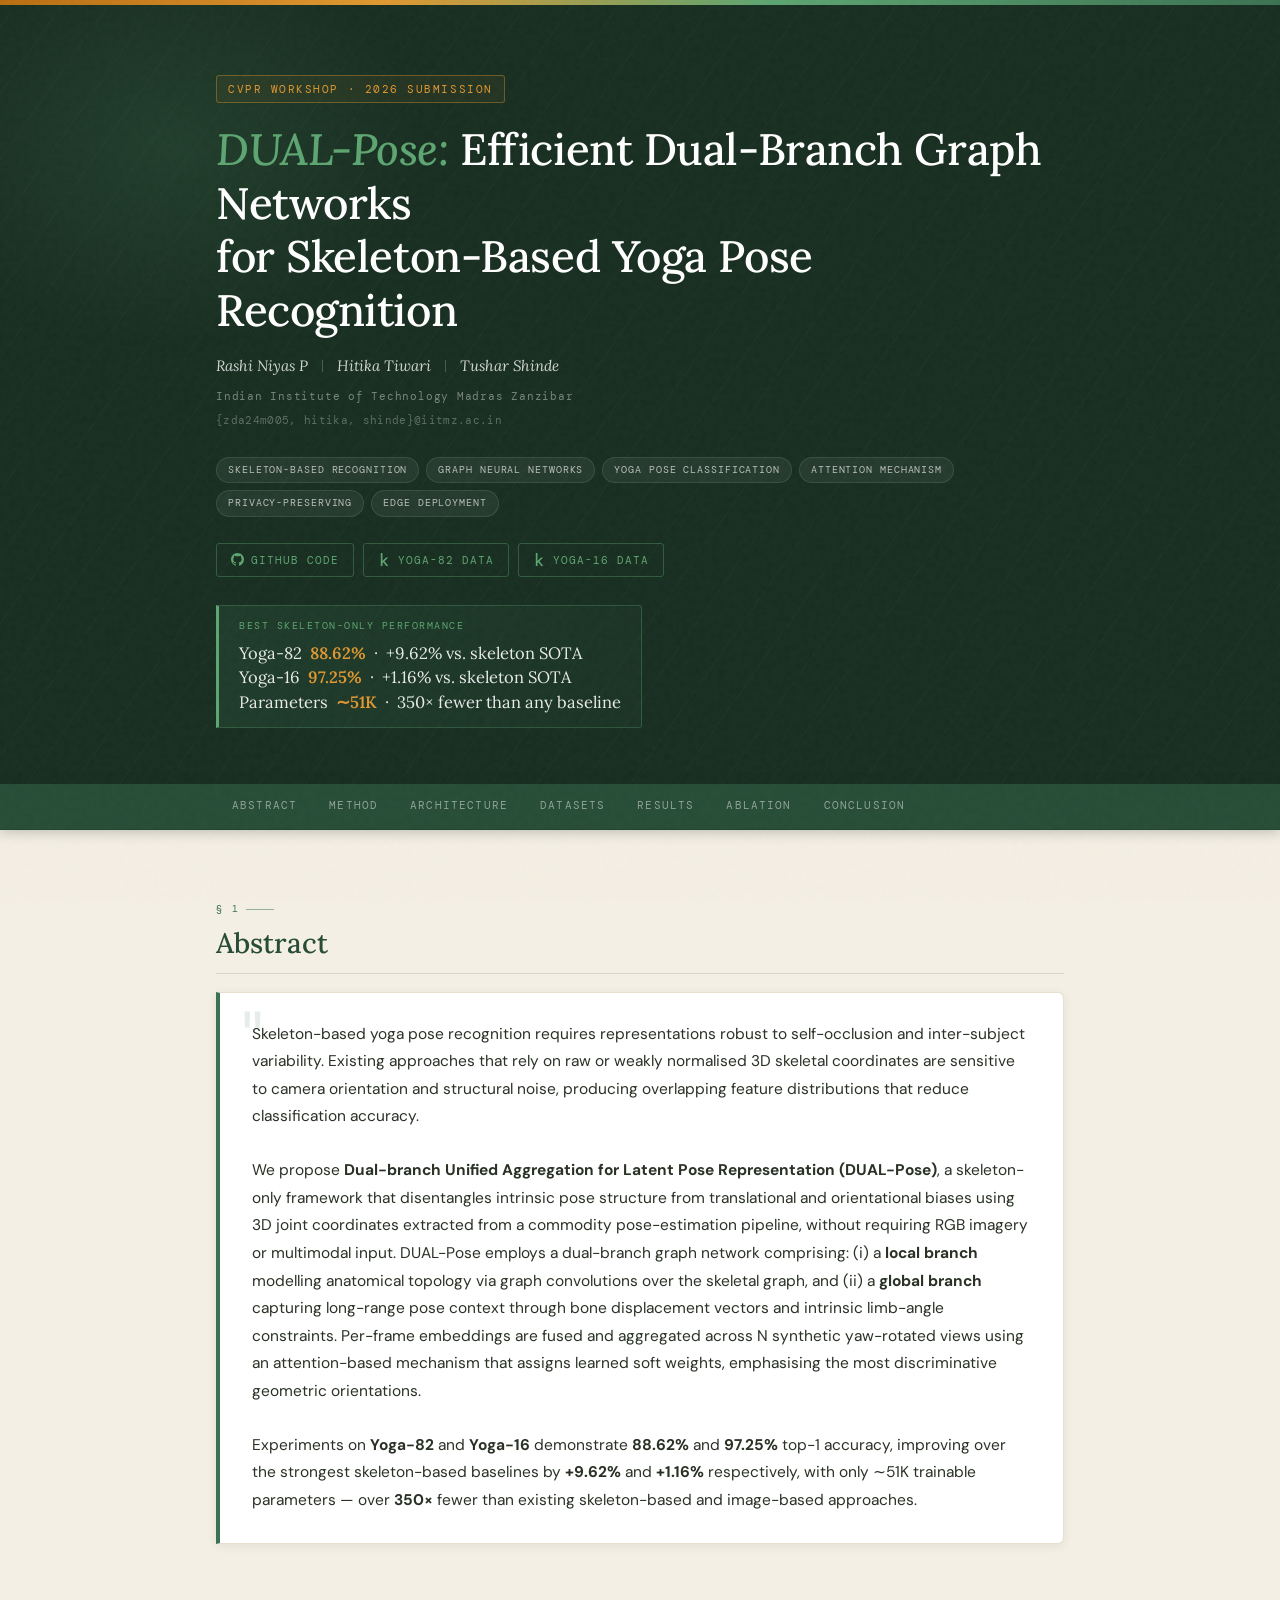
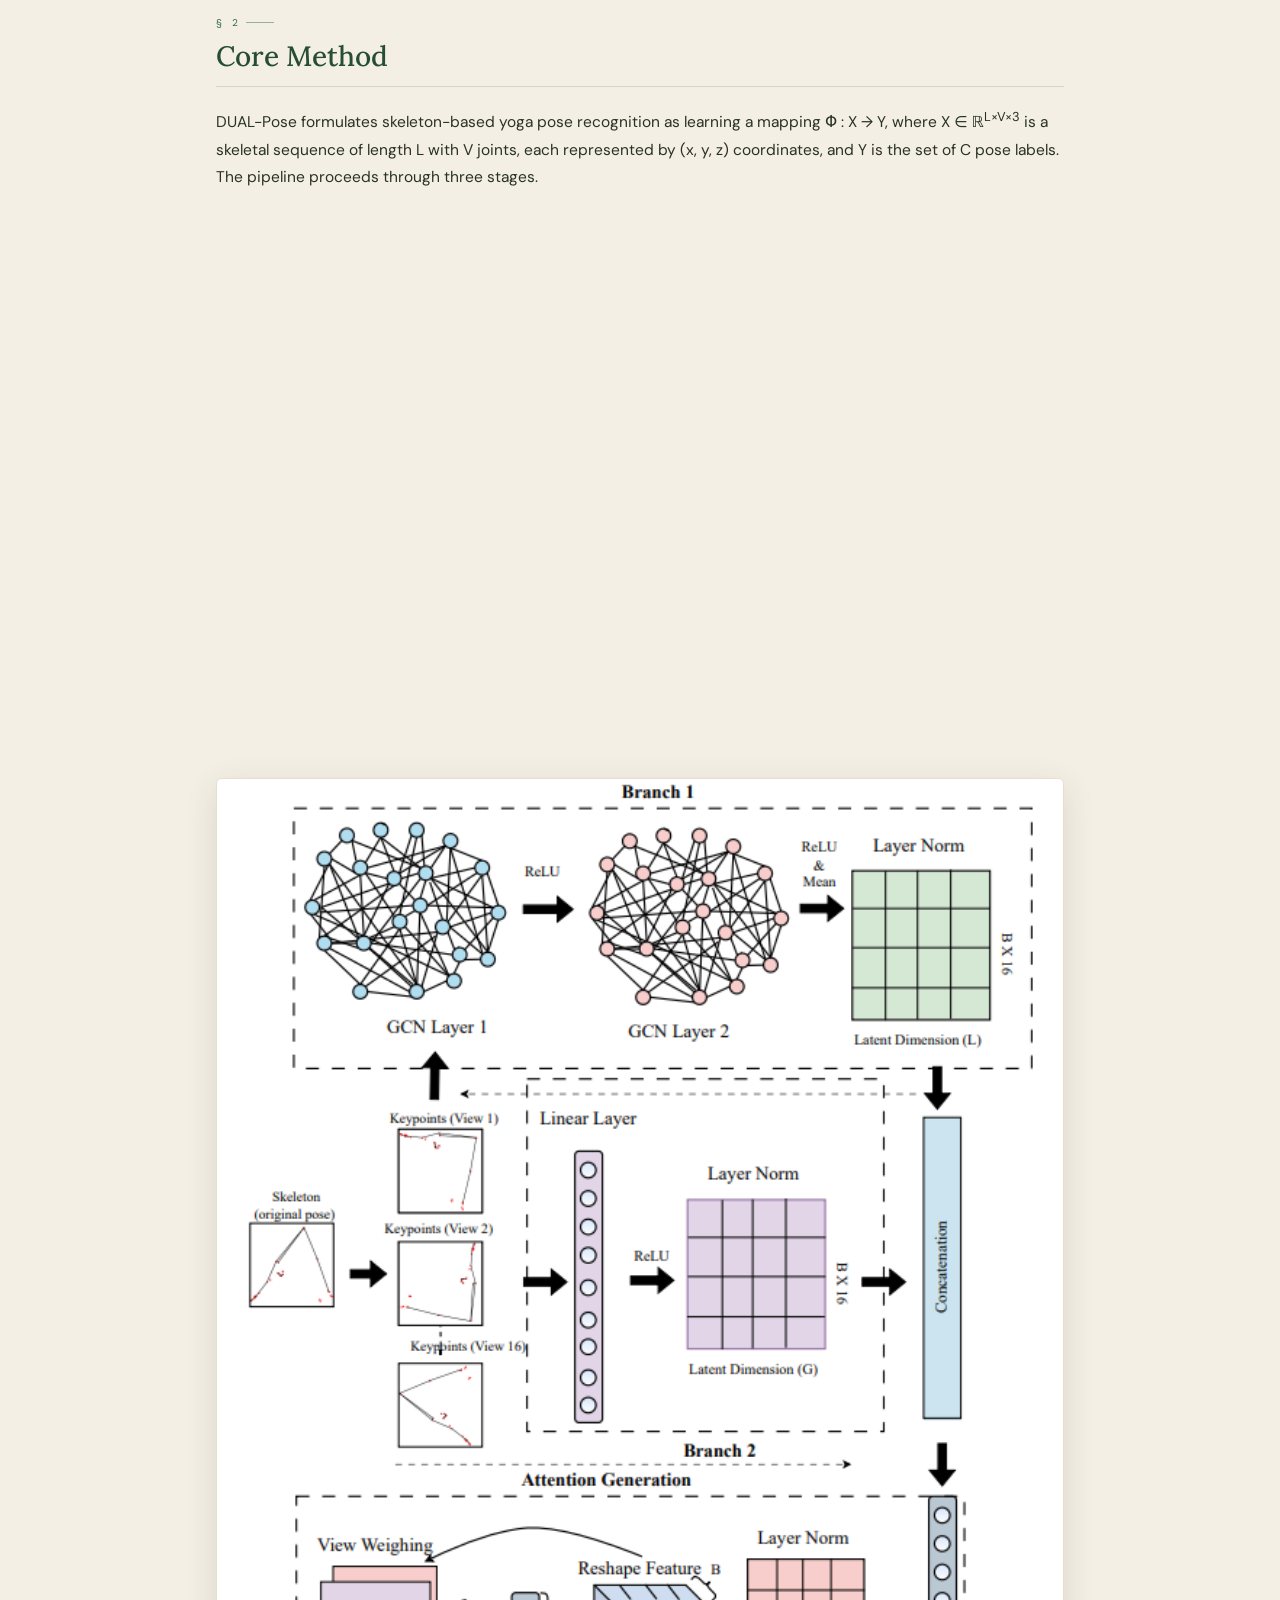
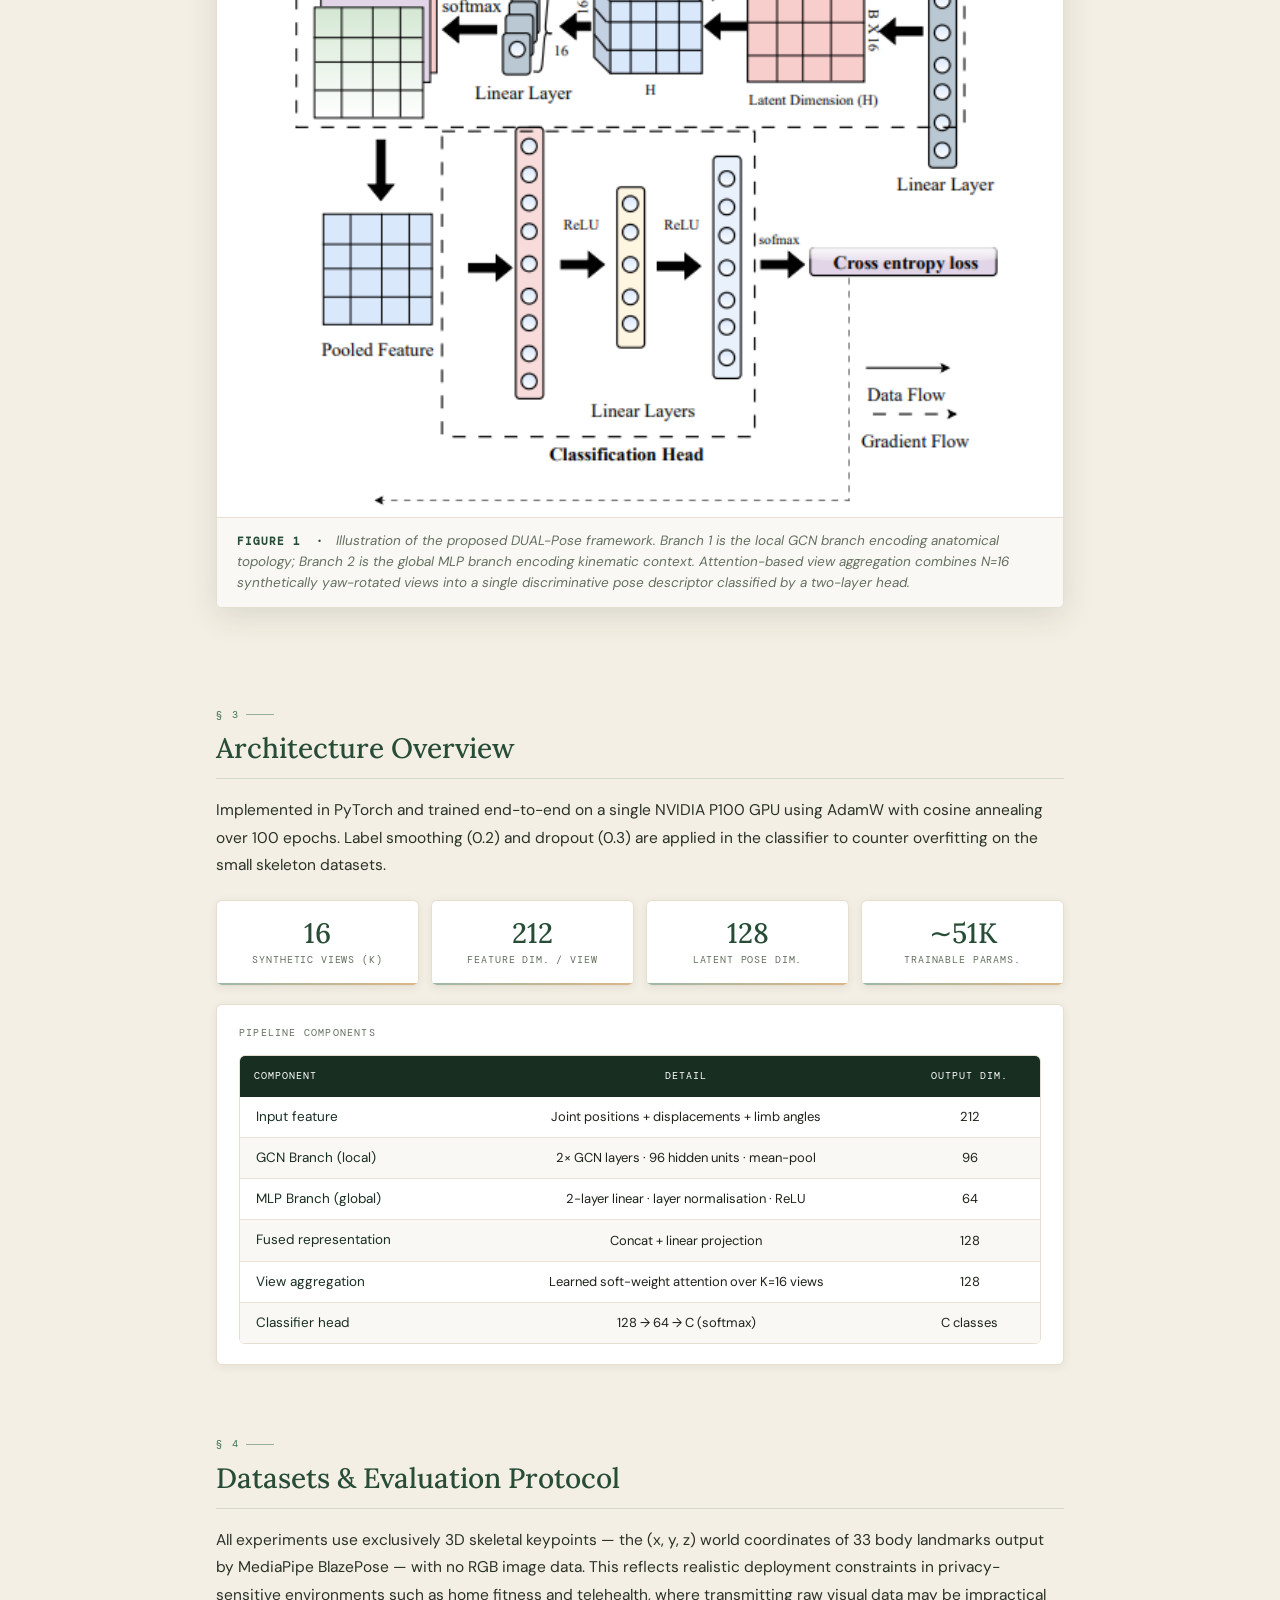
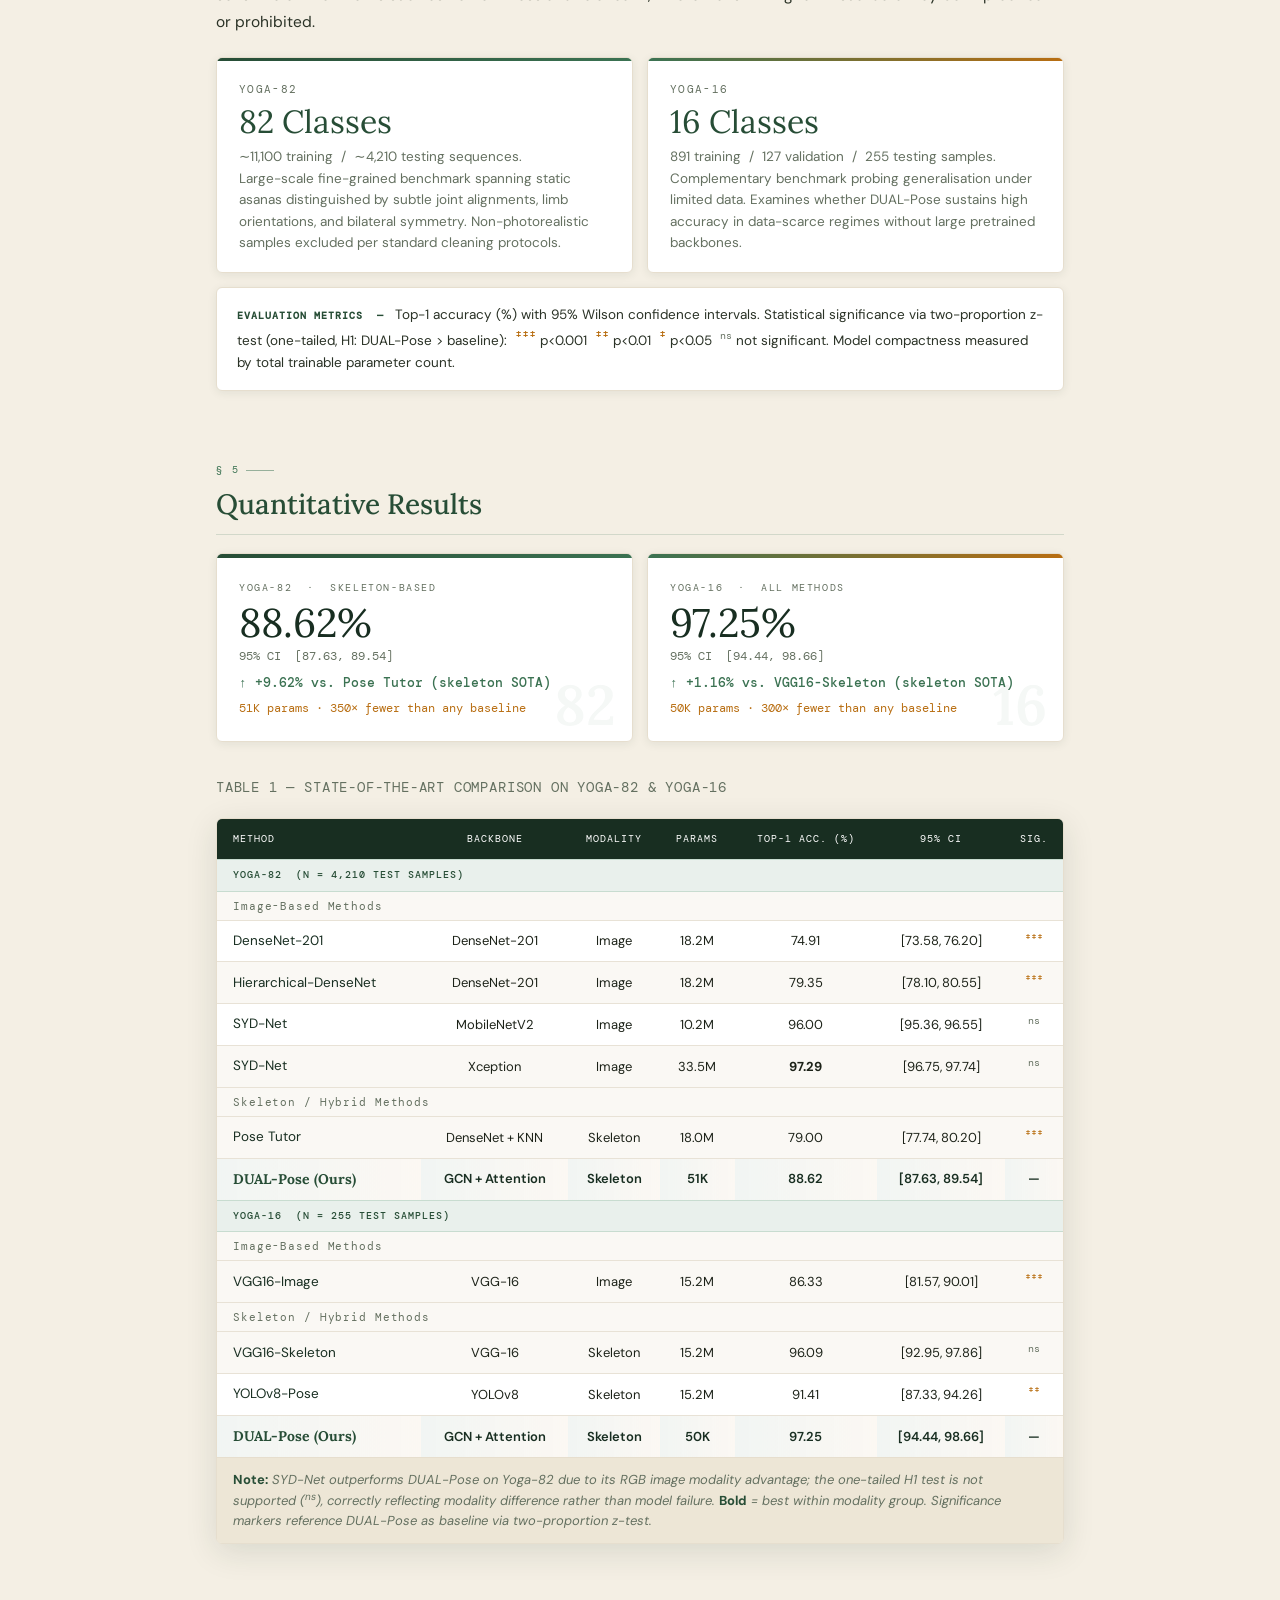
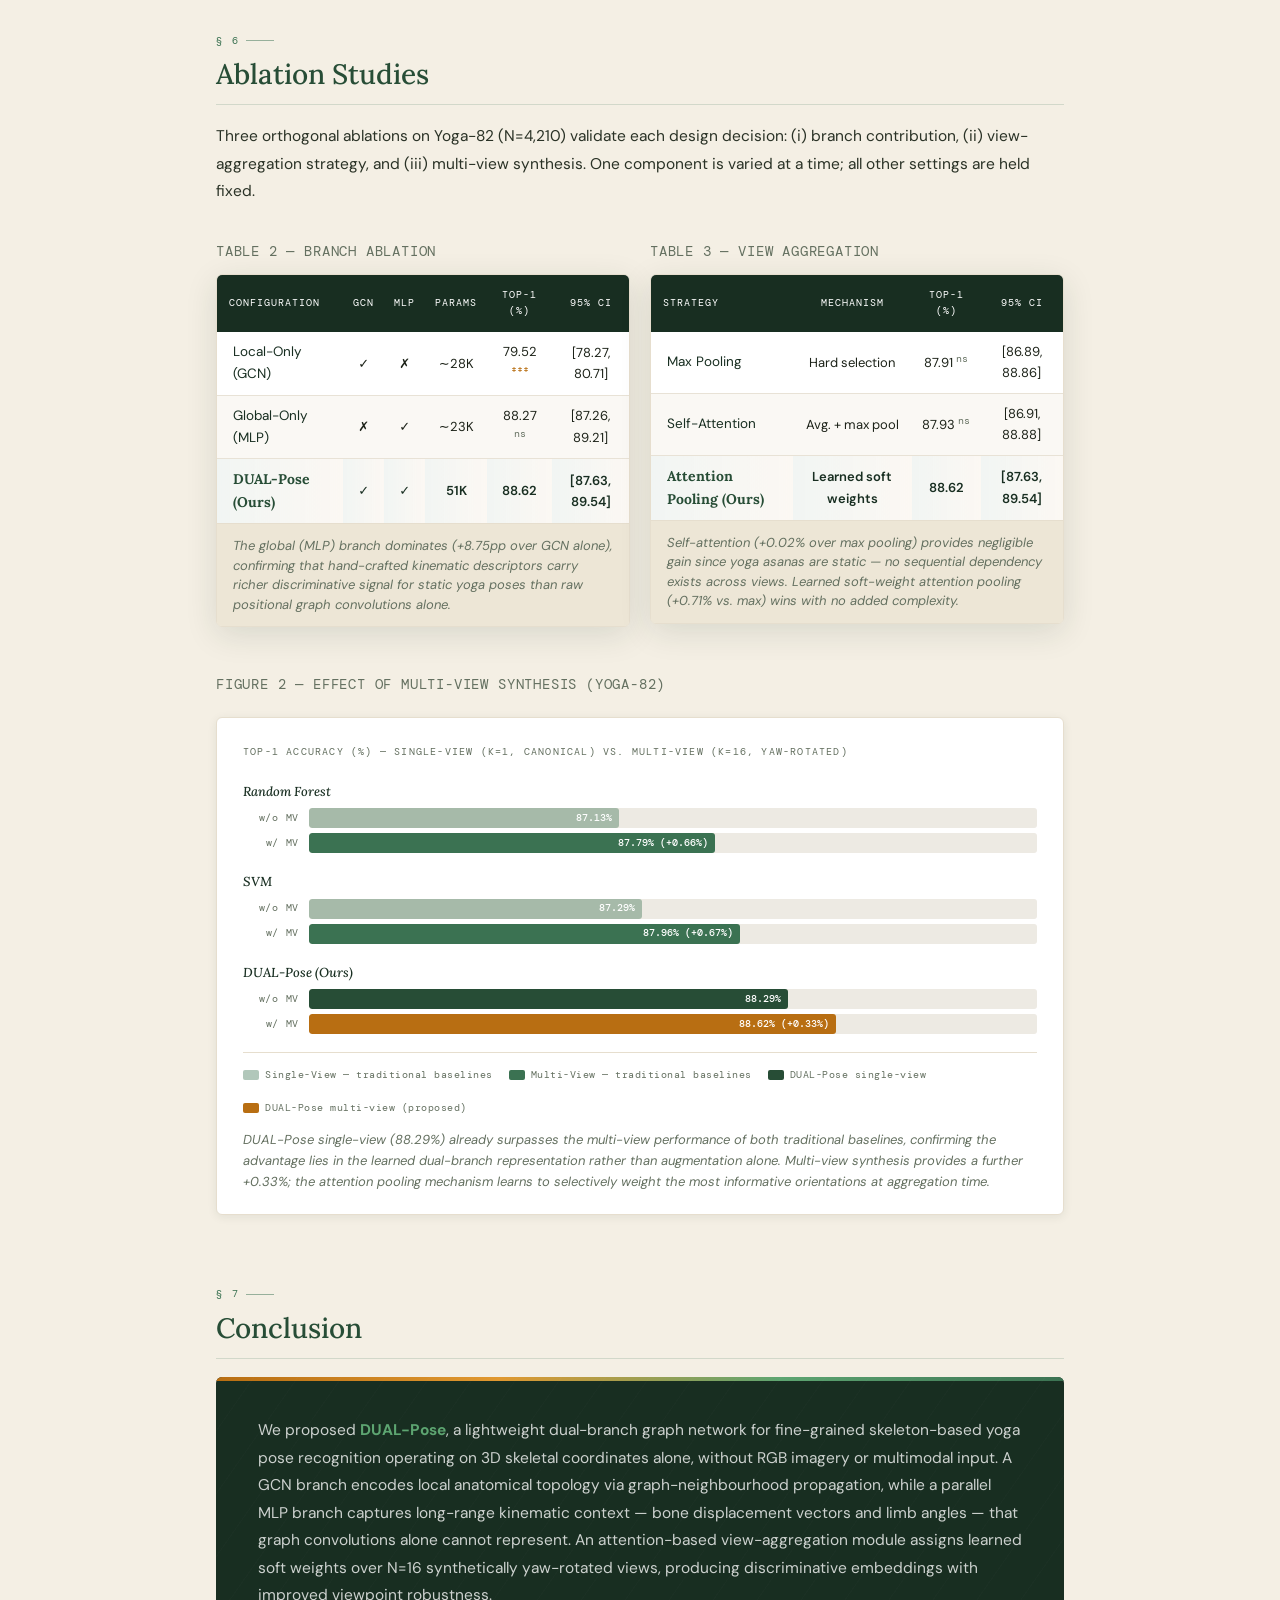
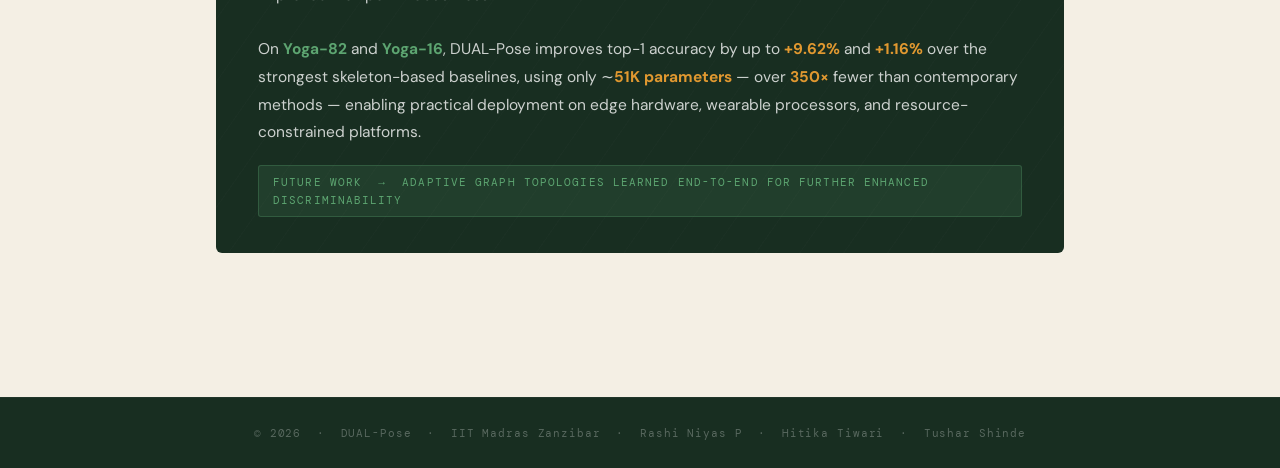
==== commit cc447cf5: "theme changed" ====
--- a/index.html
+++ b/index.html
@@ -4,30 +4,31 @@
 <meta charset="UTF-8">
 <title>DUAL-Pose: Efficient Dual-Branch Graph Networks for Skeleton-Based Yoga Pose Recognition</title>
 <meta name="viewport" content="width=device-width, initial-scale=1.0">
-<link href="https://fonts.googleapis.com/css2?family=EB+Garamond:ital,wght@0,400;0,500;0,600;1,400;1,500&family=DM+Sans:wght@300;400;500&family=DM+Mono:wght@400;500&display=swap" rel="stylesheet">
+<link href="https://fonts.googleapis.com/css2?family=Lora:ital,wght@0,400;0,500;0,600;1,400;1,500&family=DM+Sans:wght@300;400;500&family=DM+Mono:wght@400;500&display=swap" rel="stylesheet">
 
 <style>
 /* ── TOKENS ─────────────────────────────────────────────────────── */
 :root {
-  --navy:      #0c4782;
-  --navy-dark: #081f3a;
-  --teal:      #0d6e6e;
-  --teal-lt:   #2ba0a0;
-  --gold:      #c68f20;
-  --gold-lt:   #e8b84b;
-  --cream:     #f7f5f0;
-  --cream-dk:  #ece8df;
-  --muted:     #6b7080;
-  --text:      #1a1e2b;
-  --white:     #ffffff;
-  --rule:      rgba(12,71,130,0.15);
-  --shadow-sm: 0 2px 8px rgba(12,71,130,0.07);
-  --shadow-md: 0 8px 32px rgba(12,71,130,0.11);
-  --shadow-lg: 0 20px 60px rgba(12,71,130,0.14);
-  --radius:    4px;
-  --serif:     'EB Garamond', Georgia, serif;
-  --sans:      'DM Sans', system-ui, sans-serif;
-  --mono:      'DM Mono', monospace;
+  --forest:     #182e21;
+  --green:      #274d36;
+  --sage:       #3b7252;
+  --sage-lt:    #5da571;
+  --amber:      #b86e12;
+  --amber-lt:   #e09830;
+  --parch:      #f4efe4;
+  --parch-dk:   #e6dece;
+  --parch-mid:  #ede6d6;
+  --muted:      #647060;
+  --text:       #1c2218;
+  --white:      #ffffff;
+  --rule:       rgba(59,114,82,0.18);
+  --shadow-sm:  0 2px 10px rgba(24,46,33,0.08);
+  --shadow-md:  0 8px 32px rgba(24,46,33,0.12);
+  --shadow-lg:  0 20px 60px rgba(24,46,33,0.16);
+  --radius:     6px;
+  --serif:      'Lora', Georgia, serif;
+  --sans:       'DM Sans', system-ui, sans-serif;
+  --mono:       'DM Mono', monospace;
 }
 
 *, *::before, *::after { box-sizing: border-box; margin: 0; padding: 0; }
@@ -37,129 +38,161 @@
   font-family: var(--sans);
   font-size: 16px;
   color: var(--text);
-  background: var(--cream);
+  background: var(--parch);
   line-height: 1.65;
   -webkit-font-smoothing: antialiased;
 }
 
+/* subtle paper grain */
 body::before {
   content: '';
   position: fixed; inset: 0;
-  background-image: url("data:image/svg+xml,%3Csvg viewBox='0 0 256 256' xmlns='http://www.w3.org/2000/svg'%3E%3Cfilter id='n'%3E%3CfeTurbulence type='fractalNoise' baseFrequency='0.9' numOctaves='4' stitchTiles='stitch'/%3E%3C/filter%3E%3Crect width='100%25' height='100%25' filter='url(%23n)' opacity='0.035'/%3E%3C/svg%3E");
+  background-image: url("data:image/svg+xml,%3Csvg viewBox='0 0 200 200' xmlns='http://www.w3.org/2000/svg'%3E%3Cfilter id='n'%3E%3CfeTurbulence type='fractalNoise' baseFrequency='0.75' numOctaves='4' stitchTiles='stitch'/%3E%3C/filter%3E%3Crect width='100%25' height='100%25' filter='url(%23n)' opacity='0.04'/%3E%3C/svg%3E");
   pointer-events: none;
   z-index: 1000;
-  opacity: .5;
+  opacity: .7;
 }
 
 /* ── HEADER ──────────────────────────────────────────────────────── */
 header {
-  background: var(--navy-dark);
+  background: var(--forest);
   color: var(--white);
-  padding: 0;
   position: relative;
   overflow: hidden;
 }
 
+/* diagonal texture lines */
+header::before {
+  content: '';
+  position: absolute; inset: 0;
+  background-image: repeating-linear-gradient(
+    -55deg,
+    rgba(255,255,255,.018) 0px,
+    rgba(255,255,255,.018) 1px,
+    transparent 1px,
+    transparent 38px
+  );
+  pointer-events: none;
+}
+
+/* radial glow center-left */
+header::after {
+  content: '';
+  position: absolute;
+  top: -60px; left: -80px;
+  width: 500px; height: 400px;
+  background: radial-gradient(ellipse, rgba(93,165,113,.13) 0%, transparent 70%);
+  pointer-events: none;
+}
+
 .header-rule {
-  height: 4px;
-  background: linear-gradient(90deg, var(--teal), var(--teal-lt), var(--gold), var(--teal-lt), var(--teal));
+  height: 5px;
+  background: linear-gradient(90deg,
+    var(--amber) 0%, var(--amber-lt) 30%,
+    var(--sage-lt) 60%, var(--sage) 100%);
 }
 
 .header-inner {
-  max-width: 900px;
+  max-width: 920px;
   margin: auto;
-  padding: 68px 32px 52px;
+  padding: 70px 36px 56px;
   position: relative;
   z-index: 2;
 }
 
-header::after {
-  content: '';
-  position: absolute; inset: 0;
-  background-image:
-    linear-gradient(rgba(255,255,255,.025) 1px, transparent 1px),
-    linear-gradient(90deg, rgba(255,255,255,.025) 1px, transparent 1px);
-  background-size: 48px 48px;
-  pointer-events: none;
-}
-
 .venue-tag {
   display: inline-block;
   font-family: var(--mono);
   font-size: 11px;
-  letter-spacing: .12em;
+  letter-spacing: .14em;
   text-transform: uppercase;
-  color: var(--teal-lt);
-  border: 1px solid rgba(43,160,160,.4);
-  padding: 4px 10px;
-  border-radius: 2px;
-  margin-bottom: 18px;
+  color: var(--amber-lt);
+  border: 1px solid rgba(224,152,48,.38);
+  padding: 4px 11px;
+  border-radius: 3px;
+  margin-bottom: 20px;
+  background: rgba(224,152,48,.06);
 }
 
 h1 {
   font-family: var(--serif);
-  font-size: clamp(24px, 4vw, 42px);
+  font-size: clamp(24px, 4vw, 44px);
   font-weight: 500;
   line-height: 1.22;
   letter-spacing: -.01em;
   color: var(--white);
-  margin-bottom: 14px;
-}
-
-h1 .highlight { color: var(--teal-lt); font-style: italic; }
-
+  margin-bottom: 16px;
+}
+
+h1 .highlight {
+  color: var(--sage-lt);
+  font-style: italic;
+}
+
+/* authors inline with separators */
 .authors-block {
   display: flex;
   flex-wrap: wrap;
-  gap: 4px 20px;
-  margin-bottom: 10px;
+  align-items: center;
+  gap: 0;
+  margin-bottom: 8px;
 }
 
 .author {
   font-size: 15px;
-  color: rgba(255,255,255,.78);
+  color: rgba(255,255,255,.8);
   font-family: var(--serif);
+  font-style: italic;
+}
+
+.author-sep {
+  display: inline-block;
+  width: 1px;
+  height: 12px;
+  background: rgba(255,255,255,.22);
+  margin: 0 14px;
+  vertical-align: middle;
 }
 
 .affiliation {
   font-family: var(--mono);
   font-size: 11px;
   letter-spacing: .07em;
-  color: rgba(255,255,255,.45);
-  margin-bottom: 8px;
+  color: rgba(255,255,255,.42);
+  margin-bottom: 6px;
 }
 
 .contact {
   font-family: var(--mono);
   font-size: 11px;
-  letter-spacing: .04em;
-  color: rgba(255,255,255,.35);
+  letter-spacing: .03em;
+  color: rgba(255,255,255,.3);
   margin-bottom: 28px;
 }
 
 .badges {
   display: flex;
   flex-wrap: wrap;
-  gap: 8px;
-  margin-bottom: 30px;
+  gap: 7px;
+  margin-bottom: 26px;
 }
 
 .badge {
   font-family: var(--mono);
-  font-size: 11px;
-  letter-spacing: .08em;
+  font-size: 10px;
+  letter-spacing: .09em;
   text-transform: uppercase;
-  padding: 5px 11px;
-  border-radius: 2px;
-  background: rgba(255,255,255,.07);
-  border: 1px solid rgba(255,255,255,.11);
-  color: rgba(255,255,255,.75);
+  padding: 4px 11px;
+  border-radius: 20px;
+  background: rgba(255,255,255,.06);
+  border: 1px solid rgba(255,255,255,.1);
+  color: rgba(255,255,255,.68);
 }
 
 .links-row {
   display: flex;
   flex-wrap: wrap;
-  gap: 10px;
+  gap: 9px;
   margin-bottom: 28px;
 }
 
@@ -173,57 +206,65 @@
   text-transform: uppercase;
   text-decoration: none;
   padding: 7px 14px;
-  border-radius: 2px;
-  border: 1px solid rgba(43,160,160,.4);
-  color: var(--teal-lt);
+  border-radius: 3px;
+  border: 1px solid rgba(93,165,113,.38);
+  color: var(--sage-lt);
   transition: background .2s, border-color .2s;
 }
 .link-pill:hover {
-  background: rgba(43,160,160,.12);
-  border-color: var(--teal-lt);
+  background: rgba(93,165,113,.1);
+  border-color: var(--sage-lt);
 }
 .link-pill svg { width: 13px; height: 13px; fill: currentColor; }
 
 .sota-strip {
   display: inline-flex;
   flex-wrap: wrap;
-  align-items: center;
-  gap: 16px;
-  background: linear-gradient(90deg, rgba(13,110,110,.22), rgba(13,110,110,.1));
-  border: 1px solid rgba(43,160,160,.35);
-  border-radius: 3px;
-  padding: 10px 20px;
+  align-items: flex-start;
+  flex-direction: column;
+  gap: 6px;
+  background: linear-gradient(90deg, rgba(59,114,82,.2), rgba(59,114,82,.08));
+  border: 1px solid rgba(93,165,113,.3);
+  border-left: 3px solid var(--sage-lt);
+  border-radius: 0 3px 3px 0;
+  padding: 12px 20px;
 }
 
 .sota-strip .sota-label {
   font-family: var(--mono);
   font-size: 10px;
-  letter-spacing: .14em;
+  letter-spacing: .15em;
   text-transform: uppercase;
-  color: var(--teal-lt);
+  color: var(--sage-lt);
 }
 
 .sota-strip .sota-numbers {
   font-family: var(--serif);
-  font-size: 17px;
-  color: var(--white);
-}
-
-.sota-strip .sota-numbers em { color: var(--teal-lt); font-style: normal; font-weight: 500; }
+  font-size: 16.5px;
+  color: rgba(255,255,255,.9);
+  line-height: 1.5;
+}
+
+.sota-strip .sota-numbers em {
+  color: var(--amber-lt);
+  font-style: normal;
+  font-weight: 600;
+}
 
 /* ── NAV ─────────────────────────────────────────────────────────── */
 .nav {
-  background: var(--navy);
+  background: var(--green);
   position: sticky;
   top: 0;
   z-index: 100;
-  border-bottom: 1px solid rgba(255,255,255,.07);
+  border-bottom: 1px solid rgba(0,0,0,.15);
+  box-shadow: 0 2px 12px rgba(24,46,33,.25);
 }
 
 .nav-inner {
-  max-width: 900px;
+  max-width: 920px;
   margin: auto;
-  padding: 0 32px;
+  padding: 0 36px;
   display: flex;
   gap: 0;
   overflow-x: auto;
@@ -231,46 +272,58 @@
 
 .nav a {
   font-family: var(--mono);
-  font-size: 11px;
-  letter-spacing: .1em;
+  font-size: 10.5px;
+  letter-spacing: .11em;
   text-transform: uppercase;
-  color: rgba(255,255,255,.5);
+  color: rgba(255,255,255,.48);
   text-decoration: none;
-  padding: 14px 16px;
+  padding: 13px 16px;
   white-space: nowrap;
   border-bottom: 2px solid transparent;
   transition: color .2s, border-color .2s;
 }
 
 .nav a:hover {
-  color: var(--teal-lt);
-  border-bottom-color: var(--teal);
+  color: var(--amber-lt);
+  border-bottom-color: var(--amber);
 }
 
 /* ── LAYOUT ──────────────────────────────────────────────────────── */
 .container {
-  max-width: 900px;
+  max-width: 920px;
   margin: auto;
-  padding: 0 32px 80px;
-}
-
-section { padding-top: 60px; }
+  padding: 0 36px 80px;
+}
+
+section { padding-top: 64px; }
 
 .section-label {
+  display: inline-flex;
+  align-items: center;
+  gap: 6px;
   font-family: var(--mono);
   font-size: 10px;
-  letter-spacing: .18em;
+  letter-spacing: .2em;
   text-transform: uppercase;
-  color: var(--teal);
-  margin-bottom: 6px;
+  color: var(--sage);
+  margin-bottom: 8px;
+}
+
+.section-label::after {
+  content: '';
+  display: inline-block;
+  width: 28px;
+  height: 1px;
+  background: var(--sage);
+  opacity: .5;
 }
 
 h2 {
   font-family: var(--serif);
-  font-size: clamp(20px, 3vw, 28px);
+  font-size: clamp(19px, 2.8vw, 28px);
   font-weight: 500;
-  color: var(--navy);
-  margin-bottom: 20px;
+  color: var(--green);
+  margin-bottom: 18px;
   padding-bottom: 12px;
   border-bottom: 1px solid var(--rule);
   line-height: 1.25;
@@ -278,46 +331,57 @@
 
 h3 {
   font-family: var(--serif);
-  font-size: 18px;
+  font-size: 17.5px;
   font-weight: 500;
-  color: var(--navy);
+  color: var(--forest);
   margin-bottom: 8px;
 }
 
 p {
-  color: #2e3240;
-  line-height: 1.75;
+  color: #2a3226;
+  line-height: 1.78;
   font-size: 15.5px;
 }
 
 /* ── ABSTRACT ────────────────────────────────────────────────────── */
 .abstract-box {
   background: var(--white);
-  border-left: 3px solid var(--teal);
+  border: 1px solid var(--parch-dk);
+  border-left: 4px solid var(--sage);
   padding: 28px 32px;
   border-radius: 0 var(--radius) var(--radius) 0;
   box-shadow: var(--shadow-sm);
+  position: relative;
+}
+
+.abstract-box::before {
+  content: '"';
+  position: absolute;
+  top: 8px; left: 20px;
+  font-family: var(--serif);
+  font-size: 72px;
+  color: var(--sage);
+  opacity: .12;
+  line-height: 1;
+  pointer-events: none;
 }
 
 /* ── FIGURE ──────────────────────────────────────────────────────── */
 .figure-wrap {
   margin: 28px 0;
   background: var(--white);
-  border: 1px solid var(--cream-dk);
+  border: 1px solid var(--parch-dk);
   border-radius: var(--radius);
   overflow: hidden;
   box-shadow: var(--shadow-md);
 }
 
-.figure-wrap img {
-  width: 100%;
-  display: block;
-}
+.figure-wrap img { width: 100%; display: block; }
 
 .figure-placeholder {
   width: 100%;
-  min-height: 280px;
-  background: linear-gradient(135deg, #f0f5fb 0%, #e8eff7 100%);
+  min-height: 260px;
+  background: linear-gradient(135deg, #edf5f0 0%, #e4efea 100%);
   display: flex;
   flex-direction: column;
   align-items: center;
@@ -326,44 +390,40 @@
   color: var(--muted);
 }
 
-.figure-placeholder .ph-icon {
-  font-size: 36px;
-  opacity: .35;
-}
-
+.figure-placeholder .ph-icon  { font-size: 34px; opacity: .3; }
 .figure-placeholder .ph-label {
   font-family: var(--mono);
   font-size: 11px;
   letter-spacing: .1em;
   text-transform: uppercase;
-  opacity: .55;
-}
-
+  opacity: .5;
+}
 .figure-placeholder .ph-filename {
   font-family: var(--mono);
   font-size: 12px;
-  color: var(--navy);
-  background: rgba(12,71,130,.08);
+  color: var(--green);
+  background: rgba(59,114,82,.08);
   padding: 3px 10px;
-  border-radius: 2px;
-  border: 1px dashed rgba(12,71,130,.3);
+  border-radius: 3px;
+  border: 1px dashed rgba(59,114,82,.3);
 }
 
 .figure-caption {
-  padding: 14px 20px;
+  padding: 13px 20px;
   font-size: 13.5px;
   color: var(--muted);
-  border-top: 1px solid var(--cream-dk);
+  border-top: 1px solid var(--parch-dk);
   font-style: italic;
   line-height: 1.55;
+  background: #faf8f4;
 }
 
 .figure-caption strong {
-  color: var(--navy);
+  color: var(--green);
   font-style: normal;
   font-family: var(--mono);
-  font-size: 11px;
-  letter-spacing: .08em;
+  font-size: 10.5px;
+  letter-spacing: .09em;
   text-transform: uppercase;
 }
 
@@ -371,49 +431,109 @@
 .methods-grid {
   display: grid;
   grid-template-columns: repeat(3, 1fr);
-  gap: 16px;
-  margin-top: 24px;
+  gap: 14px;
+  margin-top: 22px;
 }
 
 .method-card {
   background: var(--white);
-  border: 1px solid var(--cream-dk);
-  border-top: 3px solid var(--navy);
+  border: 1px solid var(--parch-dk);
   border-radius: var(--radius);
   padding: 22px 20px 20px;
   box-shadow: var(--shadow-sm);
   transition: transform .2s, box-shadow .2s;
-}
+  position: relative;
+  overflow: hidden;
+}
+
+.method-card::before {
+  content: '';
+  position: absolute;
+  top: 0; left: 0; right: 0;
+  height: 3px;
+}
+
+.method-card:nth-child(1)::before { background: var(--green); }
+.method-card:nth-child(2)::before { background: var(--sage); }
+.method-card:nth-child(3)::before { background: var(--amber); }
 
 .method-card:hover {
   transform: translateY(-3px);
   box-shadow: var(--shadow-md);
 }
 
-.method-card:nth-child(1) { border-top-color: var(--navy); }
-.method-card:nth-child(2) { border-top-color: var(--teal); }
-.method-card:nth-child(3) { border-top-color: var(--gold); }
-
-.method-icon {
+.method-num {
+  display: inline-flex;
+  align-items: center;
+  justify-content: center;
+  width: 28px; height: 28px;
+  border-radius: 50%;
   font-family: var(--mono);
   font-size: 11px;
-  letter-spacing: .1em;
+  font-weight: 500;
+  margin-bottom: 12px;
+}
+
+.method-card:nth-child(1) .method-num { background: rgba(39,77,54,.1); color: var(--green); }
+.method-card:nth-child(2) .method-num { background: rgba(59,114,82,.1); color: var(--sage); }
+.method-card:nth-child(3) .method-num { background: rgba(184,110,18,.1); color: var(--amber); }
+
+/* ── ARCH SPECS ───────────────────────────────────────────────────── */
+.arch-spec-grid {
+  display: grid;
+  grid-template-columns: repeat(4, 1fr);
+  gap: 12px;
+  margin-top: 20px;
+}
+
+.arch-spec {
+  background: var(--white);
+  border: 1px solid var(--parch-dk);
+  border-radius: var(--radius);
+  padding: 18px 14px 16px;
+  box-shadow: var(--shadow-sm);
+  text-align: center;
+  position: relative;
+  overflow: hidden;
+}
+
+.arch-spec::after {
+  content: '';
+  position: absolute;
+  bottom: 0; left: 0; right: 0;
+  height: 2px;
+  background: linear-gradient(90deg, var(--sage), var(--amber));
+  opacity: .5;
+}
+
+.arch-spec-value {
+  font-family: var(--serif);
+  font-size: 28px;
+  color: var(--green);
+  line-height: 1;
+  margin-bottom: 6px;
+  font-weight: 500;
+}
+
+.arch-spec-label {
+  font-family: var(--mono);
+  font-size: 9.5px;
+  letter-spacing: .09em;
   text-transform: uppercase;
   color: var(--muted);
-  margin-bottom: 10px;
 }
 
 /* ── DATASET CARDS ────────────────────────────────────────────────── */
 .dataset-grid {
   display: grid;
   grid-template-columns: 1fr 1fr;
-  gap: 16px;
+  gap: 14px;
   margin-top: 20px;
 }
 
 .dataset-card {
   background: var(--white);
-  border: 1px solid var(--cream-dk);
+  border: 1px solid var(--parch-dk);
   border-radius: var(--radius);
   padding: 22px 22px 18px;
   box-shadow: var(--shadow-sm);
@@ -427,8 +547,8 @@
   height: 3px;
 }
 
-.dataset-card:nth-child(1)::before { background: linear-gradient(90deg, var(--navy), var(--teal)); }
-.dataset-card:nth-child(2)::before { background: linear-gradient(90deg, var(--teal), var(--gold)); }
+.dataset-card:nth-child(1)::before { background: linear-gradient(90deg, var(--green), var(--sage)); }
+.dataset-card:nth-child(2)::before { background: linear-gradient(90deg, var(--sage), var(--amber)); }
 
 .dataset-name {
   font-family: var(--mono);
@@ -441,32 +561,32 @@
 
 .dataset-stat {
   font-family: var(--serif);
-  font-size: 28px;
-  color: var(--navy);
+  font-size: 32px;
+  color: var(--green);
   line-height: 1;
   margin-bottom: 4px;
 }
 
 .dataset-meta {
-  font-size: 13px;
+  font-size: 13.5px;
   color: var(--muted);
-  line-height: 1.55;
-  margin-top: 6px;
-}
-
-/* ── METRICS ─────────────────────────────────────────────────────── */
+  line-height: 1.6;
+  margin-top: 8px;
+}
+
+/* ── METRICS ROW ──────────────────────────────────────────────────── */
 .metrics-row {
   display: grid;
   grid-template-columns: repeat(2, 1fr);
-  gap: 16px;
-  margin-bottom: 36px;
+  gap: 14px;
+  margin-bottom: 34px;
 }
 
 .metric-card {
   background: var(--white);
-  border: 1px solid var(--cream-dk);
+  border: 1px solid var(--parch-dk);
   border-radius: var(--radius);
-  padding: 24px 20px 20px;
+  padding: 26px 22px 22px;
   box-shadow: var(--shadow-sm);
   position: relative;
   overflow: hidden;
@@ -475,56 +595,75 @@
 .metric-card::before {
   content: '';
   position: absolute; top: 0; left: 0; right: 0;
-  height: 3px;
-}
-.metric-card:nth-child(1)::before { background: linear-gradient(90deg, var(--navy), var(--teal)); }
-.metric-card:nth-child(2)::before { background: linear-gradient(90deg, var(--teal), var(--gold)); }
+  height: 4px;
+}
+
+.metric-card:nth-child(1)::before {
+  background: linear-gradient(90deg, var(--green), var(--sage));
+}
+.metric-card:nth-child(2)::before {
+  background: linear-gradient(90deg, var(--sage), var(--amber));
+}
+
+/* watermark number */
+.metric-card::after {
+  content: attr(data-bench);
+  position: absolute;
+  right: 16px; bottom: 8px;
+  font-family: var(--serif);
+  font-size: 56px;
+  color: var(--sage);
+  opacity: .05;
+  font-weight: 600;
+  line-height: 1;
+  pointer-events: none;
+}
 
 .metric-dataset {
   font-family: var(--mono);
   font-size: 10px;
-  letter-spacing: .15em;
+  letter-spacing: .16em;
   text-transform: uppercase;
   color: var(--muted);
-  margin-bottom: 6px;
+  margin-bottom: 7px;
 }
 
 .metric-value {
   font-family: var(--serif);
-  font-size: 38px;
-  color: var(--navy);
+  font-size: 40px;
+  color: var(--forest);
   line-height: 1;
-  margin-bottom: 4px;
+  margin-bottom: 5px;
 }
 
 .metric-ci {
-  font-size: 12px;
+  font-size: 11.5px;
   color: var(--muted);
   font-family: var(--mono);
-  margin-bottom: 4px;
+  margin-bottom: 5px;
 }
 
 .metric-delta {
   font-size: 13px;
-  color: var(--teal);
+  color: var(--sage);
   font-weight: 500;
   font-family: var(--mono);
 }
 
 .metric-params {
   font-size: 12px;
-  color: var(--gold);
-  font-family: var(--mono);
-  margin-top: 4px;
+  color: var(--amber);
+  font-family: var(--mono);
+  margin-top: 5px;
 }
 
 /* ── TABLES ──────────────────────────────────────────────────────── */
 .table-wrap {
   overflow-x: auto;
-  margin: 20px 0;
+  margin: 18px 0;
   border-radius: var(--radius);
   box-shadow: var(--shadow-md);
-  border: 1px solid var(--cream-dk);
+  border: 1px solid var(--parch-dk);
 }
 
 table {
@@ -536,7 +675,7 @@
 }
 
 thead tr:first-child th {
-  background: var(--navy-dark);
+  background: var(--forest);
   color: var(--white);
   font-family: var(--mono);
   font-size: 10px;
@@ -550,22 +689,10 @@
 
 thead tr:first-child th:first-child { text-align: left; padding-left: 16px; }
 
-thead tr.subhead th {
-  background: #e4edf6;
-  color: var(--navy);
-  font-family: var(--mono);
-  font-size: 10px;
-  letter-spacing: .06em;
-  padding: 8px 10px;
-  text-align: center;
-  border-bottom: 2px solid var(--navy);
-  font-weight: 500;
-}
-
-tbody tr { border-bottom: 1px solid #eee; }
+tbody tr { border-bottom: 1px solid #e8e2d6; }
 tbody tr:last-child { border-bottom: none; }
-tbody tr:nth-child(even) td { background: #f9fafc; }
-tbody tr:hover td { background: #eef4fb !important; }
+tbody tr:nth-child(even) td { background: #faf8f4; }
+tbody tr:hover td { background: #edf5f0 !important; }
 
 tbody td {
   padding: 9px 10px;
@@ -578,40 +705,51 @@
   text-align: left;
   padding-left: 16px;
   font-size: 13.5px;
-  color: var(--navy-dark);
-  font-weight: 400;
+  color: var(--forest);
 }
 
 tr.section-head td {
-  background: #f0f5fb !important;
-  color: var(--navy);
+  background: #e9f0ec !important;
+  color: var(--green);
   font-family: var(--mono);
   font-size: 10px;
   letter-spacing: .1em;
   text-transform: uppercase;
   padding: 7px 16px;
   font-weight: 500;
-  border-top: 1px solid #d0dded;
-  border-bottom: 1px solid #d0dded;
+  border-top: 1px solid #c8dcd0;
+  border-bottom: 1px solid #c8dcd0;
+}
+
+tr.group-head td {
+  padding: 5px 16px;
+  font-size: 11px;
+  font-family: var(--mono);
+  letter-spacing: .08em;
+  color: var(--muted);
+  background: #faf8f4 !important;
+  border-bottom: 1px solid #e8e2d6;
 }
 
 tr.ours td {
-  background: linear-gradient(90deg, rgba(13,110,110,.07), rgba(12,71,130,.05)) !important;
+  background: linear-gradient(90deg,
+    rgba(59,114,82,.07), rgba(184,110,18,.05)) !important;
   font-weight: 600;
-  color: var(--navy-dark);
+  color: var(--forest);
 }
 
 tr.ours td:first-child {
-  color: var(--navy);
+  color: var(--green);
   font-family: var(--serif);
-  font-size: 14.5px;
-}
-
-.best { color: var(--teal); font-weight: 700; }
+  font-size: 14px;
+}
+
+.best { color: var(--sage); font-weight: 700; }
+
 .sig-mark {
   font-family: var(--mono);
   font-size: 10px;
-  color: var(--gold);
+  color: var(--amber);
   vertical-align: super;
 }
 
@@ -620,11 +758,11 @@
   font-size: 13px;
   color: var(--muted);
   font-style: italic;
-  background: var(--cream-dk);
-  border-top: 1px solid #ddd;
+  background: var(--parch-mid);
+  border-top: 1px solid var(--parch-dk);
   line-height: 1.5;
 }
-.table-caption strong { font-style: normal; color: var(--navy); }
+.table-caption strong { font-style: normal; color: var(--green); }
 
 /* ── ABLATION GRID ────────────────────────────────────────────────── */
 .ablation-grid {
@@ -637,9 +775,9 @@
 /* ── BAR CHART ────────────────────────────────────────────────────── */
 .bar-chart-wrap {
   background: var(--white);
-  border: 1px solid var(--cream-dk);
+  border: 1px solid var(--parch-dk);
   border-radius: var(--radius);
-  padding: 24px 24px 20px;
+  padding: 26px 26px 22px;
   box-shadow: var(--shadow-sm);
   margin-top: 20px;
 }
@@ -650,18 +788,18 @@
   letter-spacing: .12em;
   text-transform: uppercase;
   color: var(--muted);
-  margin-bottom: 18px;
-}
-
-.bar-group {
-  margin-bottom: 16px;
-}
+  margin-bottom: 20px;
+}
+
+.bar-group { margin-bottom: 18px; }
 
 .bar-group-label {
   font-size: 13px;
-  color: var(--navy-dark);
+  color: var(--forest);
   font-weight: 500;
   margin-bottom: 6px;
+  font-family: var(--serif);
+  font-style: italic;
 }
 
 .bar-row {
@@ -676,45 +814,45 @@
   font-size: 10px;
   letter-spacing: .07em;
   color: var(--muted);
-  width: 70px;
+  width: 56px;
   flex-shrink: 0;
   text-align: right;
 }
 
 .bar-track {
   flex: 1;
-  height: 18px;
-  background: #eef1f5;
-  border-radius: 2px;
+  height: 20px;
+  background: #edeae3;
+  border-radius: 3px;
   overflow: hidden;
-  position: relative;
 }
 
 .bar-fill {
   height: 100%;
-  border-radius: 2px;
+  border-radius: 3px;
   display: flex;
   align-items: center;
   justify-content: flex-end;
-  padding-right: 6px;
+  padding-right: 7px;
   font-family: var(--mono);
   font-size: 10px;
   color: var(--white);
   font-weight: 500;
-  transition: width .8s ease;
   white-space: nowrap;
 }
 
-.bar-fill.without { background: rgba(12,71,130,.35); }
-.bar-fill.with    { background: var(--teal); }
-.bar-fill.ours    { background: var(--navy); }
-.bar-fill.ours-with { background: var(--gold); }
+.bar-fill.without  { background: rgba(59,114,82,.4); }
+.bar-fill.with     { background: var(--sage); }
+.bar-fill.ours     { background: var(--green); }
+.bar-fill.ours-with{ background: var(--amber); }
 
 .bar-legend {
   display: flex;
   gap: 16px;
-  margin-top: 14px;
+  margin-top: 16px;
   flex-wrap: wrap;
+  border-top: 1px solid var(--parch-dk);
+  padding-top: 14px;
 }
 
 .legend-item {
@@ -723,55 +861,41 @@
   gap: 6px;
   font-family: var(--mono);
   font-size: 10px;
-  letter-spacing: .06em;
+  letter-spacing: .05em;
   color: var(--muted);
 }
 
 .legend-swatch {
-  width: 14px;
+  width: 16px;
   height: 10px;
   border-radius: 2px;
   flex-shrink: 0;
 }
 
-/* ── ARCHITECTURE SPECS ───────────────────────────────────────────── */
-.arch-spec-grid {
-  display: grid;
-  grid-template-columns: repeat(4, 1fr);
-  gap: 12px;
-  margin-top: 20px;
-}
-
-.arch-spec {
+/* ── PIPELINE TABLE ───────────────────────────────────────────────── */
+.pipeline-box {
+  margin-top: 18px;
   background: var(--white);
-  border: 1px solid var(--cream-dk);
+  border: 1px solid var(--parch-dk);
   border-radius: var(--radius);
-  padding: 16px 14px 14px;
+  padding: 20px 22px;
   box-shadow: var(--shadow-sm);
-  text-align: center;
-}
-
-.arch-spec-value {
-  font-family: var(--serif);
-  font-size: 26px;
-  color: var(--navy);
-  line-height: 1;
-  margin-bottom: 5px;
-}
-
-.arch-spec-label {
+}
+
+.pipeline-box .pipe-label {
   font-family: var(--mono);
   font-size: 10px;
-  letter-spacing: .09em;
+  letter-spacing: .12em;
   text-transform: uppercase;
   color: var(--muted);
+  margin-bottom: 14px;
 }
 
 /* ── CONCLUSION ───────────────────────────────────────────────────── */
 .conclusion-box {
-  background: var(--navy-dark);
+  background: var(--forest);
   color: rgba(255,255,255,.85);
-  padding: 40px 40px 36px;
+  padding: 40px 42px 36px;
   border-radius: var(--radius);
   position: relative;
   overflow: hidden;
@@ -781,50 +905,67 @@
 .conclusion-box::before {
   content: '';
   position: absolute; top: 0; left: 0; right: 0;
-  height: 3px;
-  background: linear-gradient(90deg, var(--teal), var(--teal-lt), var(--gold), var(--teal-lt), var(--teal));
+  height: 4px;
+  background: linear-gradient(90deg, var(--amber), var(--amber-lt), var(--sage-lt), var(--sage));
+}
+
+/* diagonal lines inside conclusion */
+.conclusion-box::after {
+  content: '';
+  position: absolute; inset: 0;
+  background-image: repeating-linear-gradient(
+    -55deg,
+    rgba(255,255,255,.012) 0px,
+    rgba(255,255,255,.012) 1px,
+    transparent 1px,
+    transparent 36px
+  );
+  pointer-events: none;
 }
 
 .conclusion-box p {
   color: rgba(255,255,255,.78);
   font-size: 15.5px;
-  line-height: 1.75;
-}
-
-/* ── FUTURE WORK PILL ─────────────────────────────────────────────── */
+  line-height: 1.78;
+  position: relative;
+  z-index: 1;
+}
+
 .future-tag {
   display: inline-flex;
   align-items: center;
   gap: 8px;
   margin-top: 18px;
-  background: rgba(43,160,160,.15);
-  border: 1px solid rgba(43,160,160,.3);
-  border-radius: 2px;
+  background: rgba(93,165,113,.14);
+  border: 1px solid rgba(93,165,113,.28);
+  border-radius: 3px;
   padding: 7px 14px;
   font-family: var(--mono);
   font-size: 11px;
   letter-spacing: .1em;
   text-transform: uppercase;
-  color: var(--teal-lt);
+  color: var(--sage-lt);
+  position: relative;
+  z-index: 1;
 }
 
 footer {
-  background: var(--navy-dark);
+  background: var(--forest);
   text-align: center;
-  padding: 28px 32px;
+  padding: 26px 32px;
   font-family: var(--mono);
   font-size: 11px;
   letter-spacing: .08em;
-  color: rgba(255,255,255,.3);
+  color: rgba(255,255,255,.28);
   margin-top: 64px;
-  border-top: 1px solid rgba(255,255,255,.05);
-}
-
+  border-top: 1px solid rgba(255,255,255,.04);
+}
+
+/* ── UTILS ───────────────────────────────────────────────────────── */
 @keyframes fadeUp {
   from { opacity: 0; transform: translateY(16px); }
   to   { opacity: 1; transform: translateY(0); }
 }
-
 .fade-up { animation: fadeUp .6s ease both; }
 .fade-up:nth-child(2) { animation-delay: .1s; }
 .fade-up:nth-child(3) { animation-delay: .2s; }
@@ -832,9 +973,9 @@
 .mt-8  { margin-top: 8px; }
 .mt-16 { margin-top: 16px; }
 .mt-24 { margin-top: 24px; }
-.mb-8  { margin-bottom: 8px; }
+
 .muted-label {
-  font-size: 14px;
+  font-size: 13.5px;
   color: var(--muted);
   font-family: var(--mono);
   letter-spacing: .06em;
@@ -843,15 +984,17 @@
 }
 
 @media (max-width: 680px) {
-  .header-inner { padding: 44px 20px 36px; }
-  .container { padding: 0 20px 60px; }
-  .methods-grid { grid-template-columns: 1fr; }
-  .dataset-grid  { grid-template-columns: 1fr; }
-  .metrics-row   { grid-template-columns: 1fr; }
-  .ablation-grid { grid-template-columns: 1fr; }
-  .arch-spec-grid { grid-template-columns: repeat(2,1fr); }
-  .nav-inner { overflow-x: auto; }
-  h1 { font-size: 22px; }
+  .header-inner { padding: 44px 20px 38px; }
+  .container    { padding: 0 20px 60px; }
+  .methods-grid,
+  .dataset-grid,
+  .metrics-row,
+  .ablation-grid  { grid-template-columns: 1fr; }
+  .arch-spec-grid { grid-template-columns: repeat(2, 1fr); }
+  .nav-inner      { overflow-x: auto; }
+  h1              { font-size: 22px; }
+  .authors-block  { flex-direction: column; gap: 4px; }
+  .author-sep     { display: none; }
 }
 </style>
 </head>
@@ -868,46 +1011,46 @@
       for Skeleton-Based Yoga Pose Recognition
     </h1>
 
-    <div class="authors-block" style="margin-top:12px;">
+    <div class="authors-block" style="margin-top:14px;">
       <span class="author">Rashi Niyas P</span>
+      <span class="author-sep"></span>
       <span class="author">Hitika Tiwari</span>
+      <span class="author-sep"></span>
       <span class="author">Tushar Shinde</span>
     </div>
-    <div class="affiliation">Indian Institute of Technology Madras Zanzibar</div>
+    <div class="affiliation" style="margin-top:8px;">Indian Institute of Technology Madras Zanzibar</div>
     <div class="contact">{zda24m005, hitika, shinde}@iitmz.ac.in</div>
 
     <div class="badges">
-      <span class="badge">FSCIL</span>
       <span class="badge">Skeleton-Based Recognition</span>
       <span class="badge">Graph Neural Networks</span>
       <span class="badge">Yoga Pose Classification</span>
       <span class="badge">Attention Mechanism</span>
+      <span class="badge">Privacy-Preserving</span>
       <span class="badge">Edge Deployment</span>
     </div>
 
     <div class="links-row">
       <a class="link-pill" href="https://github.com/rashiniyasp/DUAL-Pose" target="_blank">
         <svg viewBox="0 0 24 24" xmlns="http://www.w3.org/2000/svg"><path d="M12 0C5.37 0 0 5.37 0 12c0 5.3 3.44 9.8 8.2 11.38.6.11.82-.26.82-.58 0-.28-.01-1.03-.02-2.03-3.34.73-4.04-1.61-4.04-1.61-.55-1.39-1.34-1.76-1.34-1.76-1.09-.74.08-.73.08-.73 1.2.08 1.84 1.24 1.84 1.24 1.07 1.83 2.8 1.3 3.48 1 .11-.78.42-1.3.76-1.6-2.66-.3-5.47-1.33-5.47-5.93 0-1.31.47-2.38 1.24-3.22-.12-.3-.54-1.52.12-3.18 0 0 1.01-.32 3.3 1.23a11.5 11.5 0 0 1 3-.4c1.02 0 2.04.14 3 .4 2.28-1.55 3.29-1.23 3.29-1.23.66 1.66.24 2.88.12 3.18.77.84 1.24 1.91 1.24 3.22 0 4.61-2.81 5.63-5.48 5.92.43.37.81 1.1.81 2.22 0 1.6-.01 2.9-.01 3.29 0 .32.22.7.83.58C20.57 21.8 24 17.3 24 12c0-6.63-5.37-12-12-12z"/></svg>
-        Code
+        GitHub Code
       </a>
       <a class="link-pill" href="https://www.kaggle.com/datasets/rashiniyasp/yoga-82-keypoints-2026/data" target="_blank">
-        <svg viewBox="0 0 24 24" xmlns="http://www.w3.org/2000/svg"><path d="M18.825 23.859c-.022.092-.117.141-.281.141h-3.139c-.187 0-.351-.082-.492-.248l-5.178-6.589-1.448 1.374v5.111c0 .235-.117.352-.351.352H5.505c-.236 0-.354-.117-.354-.352V.353c0-.233.118-.353.354-.353h2.431c.234 0 .351.12.351.353v14.343l6.203-6.272c.165-.165.33-.246.495-.246h3.239c.144 0 .236.06.285.18.046.149.034.255-.036.315l-6.555 6.344 6.836 8.507c.095.104.117.208.07.311z"/></svg>
+        <svg viewBox="0 0 24 24"><path d="M18.825 23.859c-.022.092-.117.141-.281.141h-3.139c-.187 0-.351-.082-.492-.248l-5.178-6.589-1.448 1.374v5.111c0 .235-.117.352-.351.352H5.505c-.236 0-.354-.117-.354-.352V.353c0-.233.118-.353.354-.353h2.431c.234 0 .351.12.351.353v14.343l6.203-6.272c.165-.165.33-.246.495-.246h3.239c.144 0 .236.06.285.18.046.149.034.255-.036.315l-6.555 6.344 6.836 8.507c.095.104.117.208.07.311z"/></svg>
         Yoga-82 Data
       </a>
       <a class="link-pill" href="https://www.kaggle.com/datasets/rashiniyasp/yoga-16-keypoint-dataset" target="_blank">
-        <svg viewBox="0 0 24 24" xmlns="http://www.w3.org/2000/svg"><path d="M18.825 23.859c-.022.092-.117.141-.281.141h-3.139c-.187 0-.351-.082-.492-.248l-5.178-6.589-1.448 1.374v5.111c0 .235-.117.352-.351.352H5.505c-.236 0-.354-.117-.354-.352V.353c0-.233.118-.353.354-.353h2.431c.234 0 .351.12.351.353v14.343l6.203-6.272c.165-.165.33-.246.495-.246h3.239c.144 0 .236.06.285.18.046.149.034.255-.036.315l-6.555 6.344 6.836 8.507c.095.104.117.208.07.311z"/></svg>
+        <svg viewBox="0 0 24 24"><path d="M18.825 23.859c-.022.092-.117.141-.281.141h-3.139c-.187 0-.351-.082-.492-.248l-5.178-6.589-1.448 1.374v5.111c0 .235-.117.352-.351.352H5.505c-.236 0-.354-.117-.354-.352V.353c0-.233.118-.353.354-.353h2.431c.234 0 .351.12.351.353v14.343l6.203-6.272c.165-.165.33-.246.495-.246h3.239c.144 0 .236.06.285.18.046.149.034.255-.036.315l-6.555 6.344 6.836 8.507c.095.104.117.208.07.311z"/></svg>
         Yoga-16 Data
       </a>
     </div>
 
     <div class="sota-strip">
-      <div>
-        <div class="sota-label">Best Skeleton-Only Results</div>
-        <div class="sota-numbers">
-          Yoga-82 <em>88.62%</em>&nbsp;·&nbsp;(+9.62% vs. SOTA)&nbsp;&nbsp;
-          Yoga-16 <em>97.25%</em>&nbsp;·&nbsp;(+1.16% vs. SOTA)&nbsp;&nbsp;
-          Params <em>∼51K</em>&nbsp;·&nbsp;350× fewer
-        </div>
+      <div class="sota-label">Best Skeleton-Only Performance</div>
+      <div class="sota-numbers">
+        Yoga-82 &nbsp;<em>88.62%</em> &nbsp;·&nbsp; +9.62% vs. skeleton SOTA<br>
+        Yoga-16 &nbsp;<em>97.25%</em> &nbsp;·&nbsp; +1.16% vs. skeleton SOTA<br>
+        Parameters &nbsp;<em>∼51K</em> &nbsp;·&nbsp; 350× fewer than any baseline
       </div>
     </div>
   </div>
@@ -929,98 +1072,94 @@
 <!-- ── CONTENT ─────────────────────────────────────────────────────── -->
 <div class="container">
 
-  <!-- ABSTRACT -->
+  <!-- § 1 ABSTRACT -->
   <section id="abstract">
     <div class="section-label">§ 1</div>
     <h2>Abstract</h2>
     <div class="abstract-box">
       <p>
         Skeleton-based yoga pose recognition requires representations robust to
-        self-occlusion and inter-subject variability. Existing approaches that rely
-        on raw or weakly normalised 3D skeletal coordinates are sensitive to camera
-        orientation and structural noise, producing overlapping feature distributions
-        that reduce classification accuracy.
+        self-occlusion and inter-subject variability. Existing approaches that rely on raw or
+        weakly normalised 3D skeletal coordinates are sensitive to camera orientation and
+        structural noise, producing overlapping feature distributions that reduce classification
+        accuracy.
       </p>
       <br>
       <p>
-        We propose <strong>Dual-branch Unified Aggregation for Latent Pose
-        Representation (DUAL-Pose)</strong>, a skeleton-only framework that disentangles
-        intrinsic pose structure from translational and orientational biases using 3D
-        joint coordinates extracted from a commodity pose-estimation pipeline, without
-        requiring RGB imagery or multimodal input. DUAL-Pose employs a dual-branch
-        graph network comprising: (i) a <strong>local branch</strong> modelling anatomical
-        topology via graph convolutions over the skeletal graph, and (ii) a
-        <strong>global branch</strong> capturing long-range pose context through bone
-        displacement vectors and intrinsic limb-angle constraints. Per-frame embeddings
-        from both branches are fused and aggregated across N synthetic yaw-rotated views
-        using an attention-based mechanism that assigns learned soft weights, emphasising
-        the most discriminative geometric orientations.
+        We propose <strong>Dual-branch Unified Aggregation for Latent Pose Representation
+        (DUAL-Pose)</strong>, a skeleton-only framework that disentangles intrinsic pose
+        structure from translational and orientational biases using 3D joint coordinates
+        extracted from a commodity pose-estimation pipeline, without requiring RGB imagery or
+        multimodal input. DUAL-Pose employs a dual-branch graph network comprising:
+        (i) a <strong>local branch</strong> modelling anatomical topology via graph convolutions
+        over the skeletal graph, and (ii) a <strong>global branch</strong> capturing long-range
+        pose context through bone displacement vectors and intrinsic limb-angle constraints.
+        Per-frame embeddings are fused and aggregated across N synthetic yaw-rotated views
+        using an attention-based mechanism that assigns learned soft weights, emphasising the
+        most discriminative geometric orientations.
       </p>
       <br>
       <p>
-        Experiments on the <strong>Yoga-82</strong> and <strong>Yoga-16</strong> benchmarks
-        demonstrate <strong>88.62%</strong> and <strong>97.25%</strong> top-1 accuracy,
-        improving over the strongest skeleton-based baselines by <strong>+9.62%</strong>
-        and <strong>+1.16%</strong> respectively, with only ∼51K trainable parameters —
-        over <strong>350×</strong> fewer than existing skeleton-based and image-based approaches.
+        Experiments on <strong>Yoga-82</strong> and <strong>Yoga-16</strong> demonstrate
+        <strong>88.62%</strong> and <strong>97.25%</strong> top-1 accuracy, improving over the
+        strongest skeleton-based baselines by <strong>+9.62%</strong> and <strong>+1.16%</strong>
+        respectively, with only ∼51K trainable parameters — over <strong>350×</strong> fewer
+        than existing skeleton-based and image-based approaches.
       </p>
     </div>
   </section>
 
-  <!-- METHOD -->
+  <!-- § 2 METHOD -->
   <section id="method">
     <div class="section-label">§ 2</div>
     <h2>Core Method</h2>
-    <p style="margin-bottom:4px;">
+    <p>
       DUAL-Pose formulates skeleton-based yoga pose recognition as learning a mapping
-      Φ : X → Y, where X ∈ ℝ<sup>L×V×3</sup> is a skeletal sequence of length L with V joints
-      (each with 3D coordinates), and Y is the set of pose labels. The pipeline has three
-      sequential stages.
+      Φ : X → Y, where X ∈ ℝ<sup>L×V×3</sup> is a skeletal sequence of length L with V joints,
+      each represented by (x, y, z) coordinates, and Y is the set of C pose labels.
+      The pipeline proceeds through three stages.
     </p>
 
     <div class="methods-grid">
       <div class="method-card fade-up">
-        <div class="method-icon">01 &nbsp; Alignment</div>
+        <div class="method-num">01</div>
         <h3>Canonical Alignment</h3>
         <p>
-          All joints are root-centred at the hip (u′ = u − u<sub>root</sub>), then rotated
-          to a canonical shoulder-axis reference (u″ = R<sub>can</sub> u′).
-          K synthetic yaw rotations θ<sub>k</sub> = 2πk/K are applied to generate
-          multi-orientation views, expanding viewpoint coverage without additional
-          data collection. A composite 212-dim feature per frame concatenates
-          3D joint positions, bone displacement vectors, and limb angles.
+          All joints are root-centred at the hip (u′ = u − u<sub>root</sub>), then rotated to
+          a canonical shoulder-axis reference (u″ = R<sub>can</sub> u′). K=16 evenly-spaced
+          synthetic yaw rotations θ<sub>k</sub> = 2πk/K expand viewpoint coverage. A 212-dim
+          feature per frame concatenates 3D joint positions, bone displacement vectors, and
+          limb angles via arccosine-based triplet features.
         </p>
       </div>
 
       <div class="method-card fade-up">
-        <div class="method-icon">02 &nbsp; Dual-Branch</div>
-        <h3>Graph Encoding</h3>
+        <div class="method-num">02</div>
+        <h3>Dual-Branch Graph Encoding</h3>
         <p>
-          A <strong>local GCN branch</strong> propagates features across anatomically
-          adjacent joints via a 2-layer graph convolution (96 hidden units each),
-          mean-pooling node embeddings to a 96-dim local embedding. A parallel
-          <strong>global MLP branch</strong> maps bone displacement and limb-angle
-          features to a 64-dim global kinematic embedding via learned linear
-          projection + layer normalisation. Both are fused to a 128-dim
-          latent pose representation.
+          A <strong>local GCN branch</strong> propagates features across anatomically adjacent
+          joints via 2 graph-convolutional layers (96 hidden units), mean-pooling node
+          embeddings to a 96-dim local embedding. A parallel <strong>global MLP branch</strong>
+          maps bone displacement + limb-angle features to a 64-dim kinematic embedding
+          via linear projection + layer normalisation. Both are fused to a 128-dim
+          latent representation.
         </p>
       </div>
 
       <div class="method-card fade-up">
-        <div class="method-icon">03 &nbsp; Aggregation</div>
-        <h3>Attention View Pooling</h3>
+        <div class="method-num">03</div>
+        <h3>Attention View Aggregation</h3>
         <p>
-          An attention mechanism computes scalar saliency ω<sub>τ</sub> = c<sup>⊤</sup>
-          tanh(W<sub>att</sub>e<sub>τ</sub> + b<sub>att</sub>) per view via a learned
-          context vector, normalised via softmax into weights γ<sub>τ</sub>. The global
-          pose embedding Z = Σ γ<sub>τ</sub>e<sub>τ</sub> selectively up-weights
-          orientations most discriminative for the given class. A 2-layer classifier
-          (128→64→C) with cross-entropy loss produces predictions.
+          A learned context vector computes scalar saliency ω<sub>τ</sub> per view,
+          normalised via softmax into weights γ<sub>τ</sub>. The final descriptor
+          Z = Σ γ<sub>τ</sub>e<sub>τ</sub> up-weights orientations most discriminative
+          for the given class. A two-layer classifier (128→64→C) with cross-entropy
+          loss produces the final prediction.
         </p>
       </div>
     </div>
 
-    <!-- Architecture Figure Placeholder -->
+    <!-- Architecture Figure -->
     <div class="figure-wrap" style="margin-top:28px;">
       <img src="dual_pose_arch.png" alt="DUAL-Pose Architecture"
            onerror="this.style.display='none';this.nextElementSibling.style.display='flex';">
@@ -1032,21 +1171,21 @@
       <div class="figure-caption">
         <strong>Figure 1 &nbsp;·&nbsp;</strong>
         Illustration of the proposed DUAL-Pose framework. Branch 1 is the local GCN branch
-        encoding anatomical topology; Branch 2 is the global MLP branch encoding kinematic
-        context. Attention-based view aggregation combines N=16 synthetically yaw-rotated
-        views into a single discriminative pose descriptor.
+        encoding anatomical topology; Branch 2 is the global MLP branch encoding kinematic context.
+        Attention-based view aggregation combines N=16 synthetically yaw-rotated views into a single
+        discriminative pose descriptor classified by a two-layer head.
       </div>
     </div>
   </section>
 
-  <!-- ARCHITECTURE -->
+  <!-- § 3 ARCHITECTURE -->
   <section id="architecture">
     <div class="section-label">§ 3</div>
     <h2>Architecture Overview</h2>
-    <p style="margin-bottom:4px;">
-      DUAL-Pose is implemented in PyTorch and trained end-to-end on a single NVIDIA P100 GPU
-      using AdamW with cosine annealing over 100 epochs. Label smoothing (0.2) and dropout
-      (0.3) are applied in the classifier to counter overfitting.
+    <p>
+      Implemented in PyTorch and trained end-to-end on a single NVIDIA P100 GPU using AdamW
+      with cosine annealing over 100 epochs. Label smoothing (0.2) and dropout (0.3) are
+      applied in the classifier to counter overfitting on the small skeleton datasets.
     </p>
 
     <div class="arch-spec-grid">
@@ -1056,118 +1195,116 @@
       </div>
       <div class="arch-spec">
         <div class="arch-spec-value">212</div>
-        <div class="arch-spec-label">Feature Dim. per View</div>
+        <div class="arch-spec-label">Feature Dim. / View</div>
       </div>
       <div class="arch-spec">
         <div class="arch-spec-value">128</div>
         <div class="arch-spec-label">Latent Pose Dim.</div>
       </div>
       <div class="arch-spec">
-        <div class="arch-spec-value">51K</div>
+        <div class="arch-spec-value">∼51K</div>
         <div class="arch-spec-label">Trainable Params.</div>
       </div>
     </div>
 
-    <div style="margin-top:18px; background:var(--white); border:1px solid var(--cream-dk);
-                border-radius:var(--radius); padding:20px 22px; box-shadow:var(--shadow-sm);">
-      <p style="margin-bottom:10px; font-family:var(--mono); font-size:10px; letter-spacing:.1em;
-                text-transform:uppercase; color:var(--muted);">Pipeline Components</p>
-      <table style="min-width:0; font-size:13px; box-shadow:none;">
-        <thead>
-          <tr>
-            <th style="background:var(--navy-dark); text-align:left; padding:10px 12px;">Component</th>
-            <th style="background:var(--navy-dark); text-align:center; padding:10px 10px;">Detail</th>
-            <th style="background:var(--navy-dark); text-align:center; padding:10px 10px;">Output Dim.</th>
-          </tr>
-        </thead>
-        <tbody>
-          <tr><td>Input feature</td><td style="text-align:center;">Joint positions + displacements + limb angles</td><td style="text-align:center;">212</td></tr>
-          <tr><td>GCN Branch (local)</td><td style="text-align:center;">2× GCN layers, 96 hidden units, mean-pool</td><td style="text-align:center;">96</td></tr>
-          <tr><td>MLP Branch (global)</td><td style="text-align:center;">2-layer linear, layer normalisation</td><td style="text-align:center;">64</td></tr>
-          <tr><td>Fused representation</td><td style="text-align:center;">Concat + linear projection</td><td style="text-align:center;">128</td></tr>
-          <tr><td>View aggregation</td><td style="text-align:center;">Learned soft-weight attention over K=16 views</td><td style="text-align:center;">128</td></tr>
-          <tr><td>Classifier head</td><td style="text-align:center;">128 → 64 → C (softmax)</td><td style="text-align:center;">C classes</td></tr>
-        </tbody>
-      </table>
+    <div class="pipeline-box">
+      <div class="pipe-label">Pipeline Components</div>
+      <div class="table-wrap" style="margin:0; box-shadow:none; border:1px solid var(--parch-dk);">
+        <table style="min-width:0;">
+          <thead>
+            <tr>
+              <th style="text-align:left; padding-left:14px;">Component</th>
+              <th>Detail</th>
+              <th>Output Dim.</th>
+            </tr>
+          </thead>
+          <tbody>
+            <tr><td>Input feature</td><td>Joint positions + displacements + limb angles</td><td>212</td></tr>
+            <tr><td>GCN Branch (local)</td><td>2× GCN layers · 96 hidden units · mean-pool</td><td>96</td></tr>
+            <tr><td>MLP Branch (global)</td><td>2-layer linear · layer normalisation · ReLU</td><td>64</td></tr>
+            <tr><td>Fused representation</td><td>Concat + linear projection</td><td>128</td></tr>
+            <tr><td>View aggregation</td><td>Learned soft-weight attention over K=16 views</td><td>128</td></tr>
+            <tr><td>Classifier head</td><td>128 → 64 → C (softmax)</td><td>C classes</td></tr>
+          </tbody>
+        </table>
+      </div>
     </div>
   </section>
 
-  <!-- DATASETS -->
+  <!-- § 4 DATASETS -->
   <section id="datasets">
     <div class="section-label">§ 4</div>
-    <h2>Datasets &amp; Evaluation</h2>
-    <p style="margin-bottom:4px;">
+    <h2>Datasets &amp; Evaluation Protocol</h2>
+    <p>
       All experiments use exclusively 3D skeletal keypoints — the (x, y, z) world coordinates
-      of 33 body landmarks output by MediaPipe BlazePose — with no RGB image data. This reflects
-      realistic deployment constraints in privacy-sensitive settings such as home fitness
-      and telehealth.
+      of 33 body landmarks output by MediaPipe BlazePose — with no RGB image data.
+      This reflects realistic deployment constraints in privacy-sensitive environments such as
+      home fitness and telehealth, where transmitting raw visual data may be impractical or
+      prohibited.
     </p>
 
     <div class="dataset-grid">
       <div class="dataset-card">
         <div class="dataset-name">Yoga-82</div>
-        <div class="dataset-stat">82</div>
-        <p style="font-size:13.5px; color:var(--muted); margin-bottom:8px;">Pose Classes</p>
+        <div class="dataset-stat">82 Classes</div>
         <div class="dataset-meta">
-          ∼11,100 training &nbsp;/&nbsp; ∼4,210 testing skeleton sequences.<br>
-          Fine-grained benchmark spanning static asanas differing in subtle joint alignments,
-          limb orientations, and bilateral symmetry. Non-photorealistic samples excluded
-          per standard cleaning protocols.
+          ∼11,100 training &nbsp;/&nbsp; ∼4,210 testing sequences.<br>
+          Large-scale fine-grained benchmark spanning static asanas distinguished by subtle
+          joint alignments, limb orientations, and bilateral symmetry. Non-photorealistic
+          samples excluded per standard cleaning protocols.
         </div>
       </div>
       <div class="dataset-card">
         <div class="dataset-name">Yoga-16</div>
-        <div class="dataset-stat">16</div>
-        <p style="font-size:13.5px; color:var(--muted); margin-bottom:8px;">Pose Classes</p>
+        <div class="dataset-stat">16 Classes</div>
         <div class="dataset-meta">
           891 training &nbsp;/&nbsp; 127 validation &nbsp;/&nbsp; 255 testing samples.<br>
-          Complementary benchmark probing generalisation under limited training data.
-          Examines whether DUAL-Pose sustains accuracy in data-scarce regimes without
+          Complementary benchmark probing generalisation under limited data. Examines
+          whether DUAL-Pose sustains high accuracy in data-scarce regimes without
           large pretrained backbones.
         </div>
       </div>
     </div>
 
-    <div style="margin-top:14px; background:var(--white); border:1px solid var(--cream-dk);
+    <div style="margin-top:14px; background:var(--white); border:1px solid var(--parch-dk);
                 border-radius:var(--radius); padding:16px 20px; box-shadow:var(--shadow-sm);">
-      <p style="font-size:13.5px; color:#2e3240; line-height:1.65;">
+      <p style="font-size:13.5px; color:#2a3226; line-height:1.65;">
         <strong style="font-family:var(--mono); font-size:10px; letter-spacing:.1em;
-                        text-transform:uppercase; color:var(--navy);">Evaluation Metrics &nbsp;—&nbsp;</strong>
-        Top-1 accuracy (%) with 95% Wilson confidence intervals (CI). Statistical significance of
-        pairwise differences assessed via two-proportion z-test (one-tailed, H1: DUAL-Pose > baseline):
-        <span class="sig-mark" style="font-size:12px;">‡‡‡</span> p&lt;0.001 &nbsp;
-        <span class="sig-mark" style="font-size:12px;">‡‡</span> p&lt;0.01 &nbsp;
-        <span class="sig-mark" style="font-size:12px;">‡</span> p&lt;0.05 &nbsp;
-        <sup style="font-family:var(--mono);font-size:10px;color:var(--muted);">ns</sup> not significant.
+                        text-transform:uppercase; color:var(--green);">Evaluation Metrics &nbsp;—&nbsp;</strong>
+        Top-1 accuracy (%) with 95% Wilson confidence intervals. Statistical significance via
+        two-proportion z-test (one-tailed, H1: DUAL-Pose > baseline):
+        &nbsp;<span class="sig-mark" style="font-size:12px;">‡‡‡</span> p&lt;0.001
+        &nbsp;<span class="sig-mark" style="font-size:12px;">‡‡</span> p&lt;0.01
+        &nbsp;<span class="sig-mark" style="font-size:12px;">‡</span> p&lt;0.05
+        &nbsp;<sup style="font-family:var(--mono);font-size:10px;color:var(--muted);">ns</sup> not significant.
         Model compactness measured by total trainable parameter count.
       </p>
     </div>
   </section>
 
-  <!-- RESULTS -->
+  <!-- § 5 RESULTS -->
   <section id="results">
     <div class="section-label">§ 5</div>
     <h2>Quantitative Results</h2>
 
     <div class="metrics-row">
-      <div class="metric-card">
-        <div class="metric-dataset">Yoga-82 &nbsp;—&nbsp; Skeleton-Based</div>
+      <div class="metric-card" data-bench="82">
+        <div class="metric-dataset">Yoga-82 &nbsp;·&nbsp; Skeleton-Based</div>
         <div class="metric-value">88.62%</div>
         <div class="metric-ci">95% CI &nbsp;[87.63, 89.54]</div>
         <div class="metric-delta">↑ +9.62% vs. Pose Tutor (skeleton SOTA)</div>
-        <div class="metric-params">51K params &nbsp;·&nbsp; 350× fewer than baselines</div>
-      </div>
-      <div class="metric-card">
-        <div class="metric-dataset">Yoga-16 &nbsp;—&nbsp; All Methods</div>
+        <div class="metric-params">51K params · 350× fewer than any baseline</div>
+      </div>
+      <div class="metric-card" data-bench="16">
+        <div class="metric-dataset">Yoga-16 &nbsp;·&nbsp; All Methods</div>
         <div class="metric-value">97.25%</div>
         <div class="metric-ci">95% CI &nbsp;[94.44, 98.66]</div>
         <div class="metric-delta">↑ +1.16% vs. VGG16-Skeleton (skeleton SOTA)</div>
-        <div class="metric-params">50K params &nbsp;·&nbsp; 300× fewer than baselines</div>
+        <div class="metric-params">50K params · 300× fewer than any baseline</div>
       </div>
     </div>
 
-    <!-- Combined SOTA Table -->
-    <p class="muted-label">Table 1 &mdash; State-of-the-Art Comparison</p>
+    <p class="muted-label">Table 1 &mdash; State-of-the-Art Comparison on Yoga-82 &amp; Yoga-16</p>
     <div class="table-wrap">
       <table>
         <thead>
@@ -1182,16 +1319,9 @@
           </tr>
         </thead>
         <tbody>
-          <!-- Yoga-82 header -->
-          <tr class="section-head">
-            <td colspan="7">Yoga-82 &nbsp;(N = 4,210 test samples)</td>
-          </tr>
-          <!-- Image-based -->
-          <tr>
-            <td colspan="7" style="padding:5px 16px; font-size:11px; font-family:var(--mono);
-              letter-spacing:.08em; color:var(--muted); background:#fafbfc !important;
-              border-bottom:1px solid #eee;">Image-Based Methods</td>
-          </tr>
+          <tr class="section-head"><td colspan="7">Yoga-82 &nbsp;(N = 4,210 test samples)</td></tr>
+
+          <tr class="group-head"><td colspan="7">Image-Based Methods</td></tr>
           <tr>
             <td>DenseNet-201</td><td>DenseNet-201</td><td>Image</td><td>18.2M</td>
             <td>74.91</td><td>[73.58, 76.20]</td><td><span class="sig-mark">‡‡‡</span></td>
@@ -1202,19 +1332,16 @@
           </tr>
           <tr>
             <td>SYD-Net</td><td>MobileNetV2</td><td>Image</td><td>10.2M</td>
-            <td>96.00</td><td>[95.36, 96.55]</td><td><sup style="font-family:var(--mono);font-size:10px;color:var(--muted);">ns</sup></td>
+            <td>96.00</td><td>[95.36, 96.55]</td>
+            <td><sup style="font-family:var(--mono);font-size:10px;color:var(--muted);">ns</sup></td>
           </tr>
           <tr>
             <td>SYD-Net</td><td>Xception</td><td>Image</td><td>33.5M</td>
             <td><strong>97.29</strong></td><td>[96.75, 97.74]</td>
             <td><sup style="font-family:var(--mono);font-size:10px;color:var(--muted);">ns</sup></td>
           </tr>
-          <!-- Skeleton-based -->
-          <tr>
-            <td colspan="7" style="padding:5px 16px; font-size:11px; font-family:var(--mono);
-              letter-spacing:.08em; color:var(--muted); background:#fafbfc !important;
-              border-bottom:1px solid #eee;">Skeleton / Hybrid Methods</td>
-          </tr>
+
+          <tr class="group-head"><td colspan="7">Skeleton / Hybrid Methods</td></tr>
           <tr>
             <td>Pose Tutor</td><td>DenseNet + KNN</td><td>Skeleton</td><td>18.0M</td>
             <td>79.00</td><td>[77.74, 80.20]</td><td><span class="sig-mark">‡‡‡</span></td>
@@ -1225,26 +1352,15 @@
             <td class="best">88.62</td><td>[87.63, 89.54]</td><td>—</td>
           </tr>
 
-          <!-- Yoga-16 header -->
-          <tr class="section-head">
-            <td colspan="7">Yoga-16 &nbsp;(N = 255 test samples)</td>
-          </tr>
-          <!-- Image-based -->
-          <tr>
-            <td colspan="7" style="padding:5px 16px; font-size:11px; font-family:var(--mono);
-              letter-spacing:.08em; color:var(--muted); background:#fafbfc !important;
-              border-bottom:1px solid #eee;">Image-Based Methods</td>
-          </tr>
+          <tr class="section-head"><td colspan="7">Yoga-16 &nbsp;(N = 255 test samples)</td></tr>
+
+          <tr class="group-head"><td colspan="7">Image-Based Methods</td></tr>
           <tr>
             <td>VGG16-Image</td><td>VGG-16</td><td>Image</td><td>15.2M</td>
             <td>86.33</td><td>[81.57, 90.01]</td><td><span class="sig-mark">‡‡‡</span></td>
           </tr>
-          <!-- Skeleton-based -->
-          <tr>
-            <td colspan="7" style="padding:5px 16px; font-size:11px; font-family:var(--mono);
-              letter-spacing:.08em; color:var(--muted); background:#fafbfc !important;
-              border-bottom:1px solid #eee;">Skeleton / Hybrid Methods</td>
-          </tr>
+
+          <tr class="group-head"><td colspan="7">Skeleton / Hybrid Methods</td></tr>
           <tr>
             <td>VGG16-Skeleton</td><td>VGG-16</td><td>Skeleton</td><td>15.2M</td>
             <td>96.09</td><td>[92.95, 97.86]</td>
@@ -1262,34 +1378,33 @@
         </tbody>
       </table>
       <div class="table-caption">
-        <strong>Note:</strong> SYD-Net outperforms DUAL-Pose on Yoga-82 due to its RGB image modality advantage — the
-        one-tailed test H1 (DUAL-Pose &gt; baseline) is not supported (<sup style="font-size:10px;">ns</sup>),
-        which correctly reflects modality gap rather than model failure.
-        <strong>Bold</strong> denotes best within each modality group.
-        Significance markers are from a two-proportion z-test against DUAL-Pose as reference.
+        <strong>Note:</strong> SYD-Net outperforms DUAL-Pose on Yoga-82 due to its RGB image modality advantage;
+        the one-tailed H1 test is not supported (<sup style="font-size:10px;">ns</sup>), correctly reflecting modality
+        difference rather than model failure. <strong>Bold</strong> = best within modality group.
+        Significance markers reference DUAL-Pose as baseline via two-proportion z-test.
       </div>
     </div>
   </section>
 
-  <!-- ABLATION -->
+  <!-- § 6 ABLATION -->
   <section id="ablation">
     <div class="section-label">§ 6</div>
     <h2>Ablation Studies</h2>
-    <p style="margin-bottom:4px;">
-      Three orthogonal ablations on Yoga-82 validate each design decision: (i) branch contribution,
-      (ii) view-aggregation strategy, and (iii) multi-view synthesis. One component is varied
-      at a time; all other settings are held fixed.
+    <p>
+      Three orthogonal ablations on Yoga-82 (N=4,210) validate each design decision:
+      (i) branch contribution, (ii) view-aggregation strategy, and (iii) multi-view synthesis.
+      One component is varied at a time; all other settings are held fixed.
     </p>
 
     <div class="ablation-grid">
-      <!-- Table 2: Branch Ablation -->
+      <!-- Table 2 -->
       <div>
-        <p class="muted-label" style="margin-top:20px;">Table 2 &mdash; Branch Ablation (Yoga-82, N=4,210)</p>
+        <p class="muted-label" style="margin-top:18px;">Table 2 &mdash; Branch Ablation</p>
         <div class="table-wrap" style="margin-top:0;">
           <table style="min-width:0;">
             <thead>
               <tr>
-                <th>Configuration</th>
+                <th style="text-align:left; padding-left:12px;">Configuration</th>
                 <th>GCN</th>
                 <th>MLP</th>
                 <th>Params</th>
@@ -1319,21 +1434,21 @@
             </tbody>
           </table>
           <div class="table-caption">
-            The global (MLP) branch dominates (+8.75pp over GCN alone), confirming
-            that hand-crafted kinematic descriptors carry richer discriminative signal
-            for static yoga poses than raw positional graph convolutions.
+            The global (MLP) branch dominates (+8.75pp over GCN alone), confirming that
+            hand-crafted kinematic descriptors carry richer discriminative signal for
+            static yoga poses than raw positional graph convolutions alone.
           </div>
         </div>
       </div>
 
-      <!-- Table 3: View Aggregation -->
+      <!-- Table 3 -->
       <div>
-        <p class="muted-label" style="margin-top:20px;">Table 3 &mdash; View Aggregation (Yoga-82, N=4,210)</p>
+        <p class="muted-label" style="margin-top:18px;">Table 3 &mdash; View Aggregation</p>
         <div class="table-wrap" style="margin-top:0;">
           <table style="min-width:0;">
             <thead>
               <tr>
-                <th>Strategy</th>
+                <th style="text-align:left; padding-left:12px;">Strategy</th>
                 <th>Mechanism</th>
                 <th>Top-1 (%)</th>
                 <th>95% CI</th>
@@ -1361,22 +1476,20 @@
             </tbody>
           </table>
           <div class="table-caption">
-            Self-attention provides no gain over max pooling (+0.02%) because yoga
-            asanas are static — there is no sequential temporal dependency across views.
-            Learned soft-weight attention pooling achieves the best result (+0.71%
-            vs. max pooling), with no increase in model complexity.
+            Self-attention (+0.02% over max pooling) provides negligible gain since yoga
+            asanas are static — no sequential dependency exists across views. Learned
+            soft-weight attention pooling (+0.71% vs. max) wins with no added complexity.
           </div>
         </div>
       </div>
     </div>
 
-    <!-- Figure 2: Multi-View Chart -->
+    <!-- Figure 2: Multi-View Bar Chart -->
     <p class="muted-label" style="margin-top:28px;">Figure 2 &mdash; Effect of Multi-View Synthesis (Yoga-82)</p>
 
     <div class="bar-chart-wrap">
-      <div class="bar-chart-title">Top-1 Accuracy (%) — Single-View (K=1) vs. Multi-View (K=16)</div>
-
-      <!-- Random Forest -->
+      <div class="bar-chart-title">Top-1 Accuracy (%) — Single-View (K=1, canonical) vs. Multi-View (K=16, yaw-rotated)</div>
+
       <div class="bar-group">
         <div class="bar-group-label">Random Forest</div>
         <div class="bar-row">
@@ -1388,12 +1501,11 @@
         <div class="bar-row">
           <div class="bar-label">w/ MV</div>
           <div class="bar-track">
-            <div class="bar-fill with" style="width:calc((87.79 - 85) / (90 - 85) * 100%);">87.79% &nbsp;(+0.66%)</div>
+            <div class="bar-fill with" style="width:calc((87.79 - 85) / (90 - 85) * 100%);">87.79% (+0.66%)</div>
           </div>
         </div>
       </div>
 
-      <!-- SVM -->
       <div class="bar-group">
         <div class="bar-group-label">SVM</div>
         <div class="bar-row">
@@ -1405,12 +1517,11 @@
         <div class="bar-row">
           <div class="bar-label">w/ MV</div>
           <div class="bar-track">
-            <div class="bar-fill with" style="width:calc((87.96 - 85) / (90 - 85) * 100%);">87.96% &nbsp;(+0.67%)</div>
+            <div class="bar-fill with" style="width:calc((87.96 - 85) / (90 - 85) * 100%);">87.96% (+0.67%)</div>
           </div>
         </div>
       </div>
 
-      <!-- DUAL-Pose -->
       <div class="bar-group">
         <div class="bar-group-label">DUAL-Pose (Ours)</div>
         <div class="bar-row">
@@ -1422,63 +1533,64 @@
         <div class="bar-row">
           <div class="bar-label">w/ MV</div>
           <div class="bar-track">
-            <div class="bar-fill ours-with" style="width:calc((88.62 - 85) / (90 - 85) * 100%);">88.62% &nbsp;(+0.33%)</div>
+            <div class="bar-fill ours-with" style="width:calc((88.62 - 85) / (90 - 85) * 100%);">88.62% (+0.33%)</div>
           </div>
         </div>
       </div>
 
       <div class="bar-legend">
         <div class="legend-item">
-          <div class="legend-swatch" style="background:rgba(12,71,130,.35);"></div>
-          Single-View (K=1, canonical orientation only)
+          <div class="legend-swatch" style="background:rgba(59,114,82,.4);"></div>
+          Single-View — traditional baselines
         </div>
         <div class="legend-item">
-          <div class="legend-swatch" style="background:var(--teal);"></div>
-          Multi-View (K=16, synthetic yaw rotations) — Traditional baselines
+          <div class="legend-swatch" style="background:var(--sage);"></div>
+          Multi-View — traditional baselines
         </div>
         <div class="legend-item">
-          <div class="legend-swatch" style="background:var(--navy);"></div>
+          <div class="legend-swatch" style="background:var(--green);"></div>
           DUAL-Pose single-view
         </div>
         <div class="legend-item">
-          <div class="legend-swatch" style="background:var(--gold);"></div>
+          <div class="legend-swatch" style="background:var(--amber);"></div>
           DUAL-Pose multi-view (proposed)
         </div>
       </div>
 
-      <p style="font-size:13px; color:var(--muted); font-style:italic; margin-top:14px; line-height:1.55;">
+      <p style="font-size:13px; color:var(--muted); font-style:italic; margin-top:14px; line-height:1.6;">
         DUAL-Pose single-view (88.29%) already surpasses the multi-view performance of both traditional
         baselines, confirming the advantage lies in the learned dual-branch representation rather than
-        augmentation alone. Adding multi-view synthesis provides further gain (+0.33%), with the
-        attention pooling mechanism learning to selectively weight the most informative orientations.
+        augmentation alone. Multi-view synthesis provides a further +0.33%; the attention pooling
+        mechanism learns to selectively weight the most informative orientations at aggregation time.
       </p>
     </div>
   </section>
 
-  <!-- CONCLUSION -->
+  <!-- § 7 CONCLUSION -->
   <section id="conclusion">
     <div class="section-label">§ 7</div>
     <h2>Conclusion</h2>
     <div class="conclusion-box">
       <p>
-        We proposed <strong style="color:var(--teal-lt);">DUAL-Pose</strong>, a lightweight
+        We proposed <strong style="color:var(--sage-lt);">DUAL-Pose</strong>, a lightweight
         dual-branch graph network for fine-grained skeleton-based yoga pose recognition
         operating on 3D skeletal coordinates alone, without RGB imagery or multimodal input.
         A GCN branch encodes local anatomical topology via graph-neighbourhood propagation,
         while a parallel MLP branch captures long-range kinematic context — bone displacement
-        vectors and limb angles — that graph convolutions cannot represent. An attention-based
-        view-aggregation module assigns learned soft weights over N=16 synthetically
-        yaw-rotated views, producing discriminative embeddings with improved viewpoint robustness.
+        vectors and limb angles — that graph convolutions alone cannot represent. An
+        attention-based view-aggregation module assigns learned soft weights over N=16
+        synthetically yaw-rotated views, producing discriminative embeddings with improved
+        viewpoint robustness.
       </p>
       <br>
       <p>
-        On <strong style="color:var(--teal-lt);">Yoga-82</strong> and
-        <strong style="color:var(--teal-lt);">Yoga-16</strong>, DUAL-Pose improves top-1
-        accuracy by up to <strong style="color:var(--teal-lt);">+9.62%</strong> and
-        <strong style="color:var(--teal-lt);">+1.16%</strong> over the strongest skeleton-based
-        baselines respectively, using only ∼<strong style="color:var(--teal-lt);">51K parameters</strong>
-        — over <strong style="color:var(--teal-lt);">350×</strong> fewer than contemporary methods
-        — enabling practical deployment on edge hardware, wearable processors, and
+        On <strong style="color:var(--sage-lt);">Yoga-82</strong> and
+        <strong style="color:var(--sage-lt);">Yoga-16</strong>, DUAL-Pose improves top-1
+        accuracy by up to <strong style="color:var(--amber-lt);">+9.62%</strong> and
+        <strong style="color:var(--amber-lt);">+1.16%</strong> over the strongest skeleton-based
+        baselines, using only ∼<strong style="color:var(--amber-lt);">51K parameters</strong>
+        — over <strong style="color:var(--amber-lt);">350×</strong> fewer than contemporary
+        methods — enabling practical deployment on edge hardware, wearable processors, and
         resource-constrained platforms.
       </p>
       <div class="future-tag">
@@ -1487,11 +1599,11 @@
     </div>
   </section>
 
-</div>
+</div><!-- /container -->
 
 <footer>
   © 2026 &nbsp;·&nbsp; DUAL-Pose &nbsp;·&nbsp; IIT Madras Zanzibar &nbsp;·&nbsp;
-  Rashi Niyas P, Hitika Tiwari, Tushar Shinde
+  Rashi Niyas P &nbsp;·&nbsp; Hitika Tiwari &nbsp;·&nbsp; Tushar Shinde
 </footer>
 
 </body>
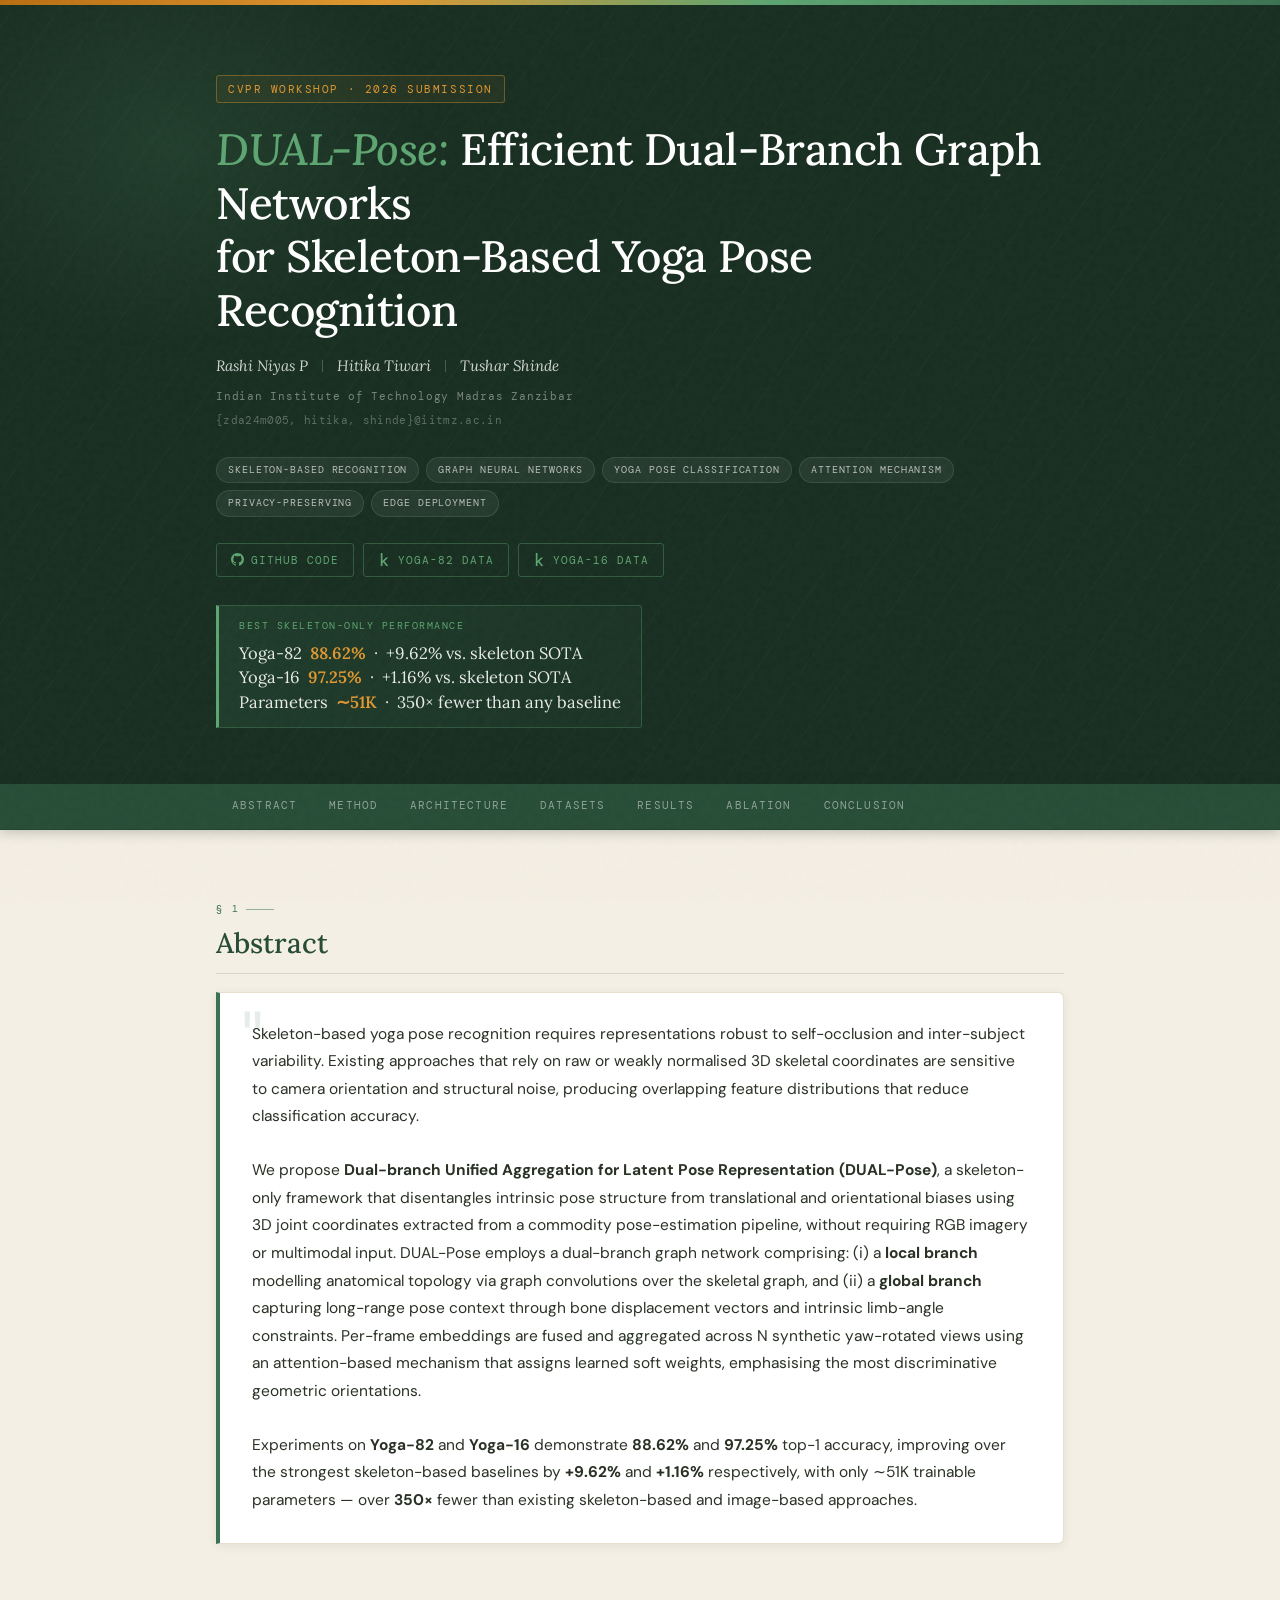
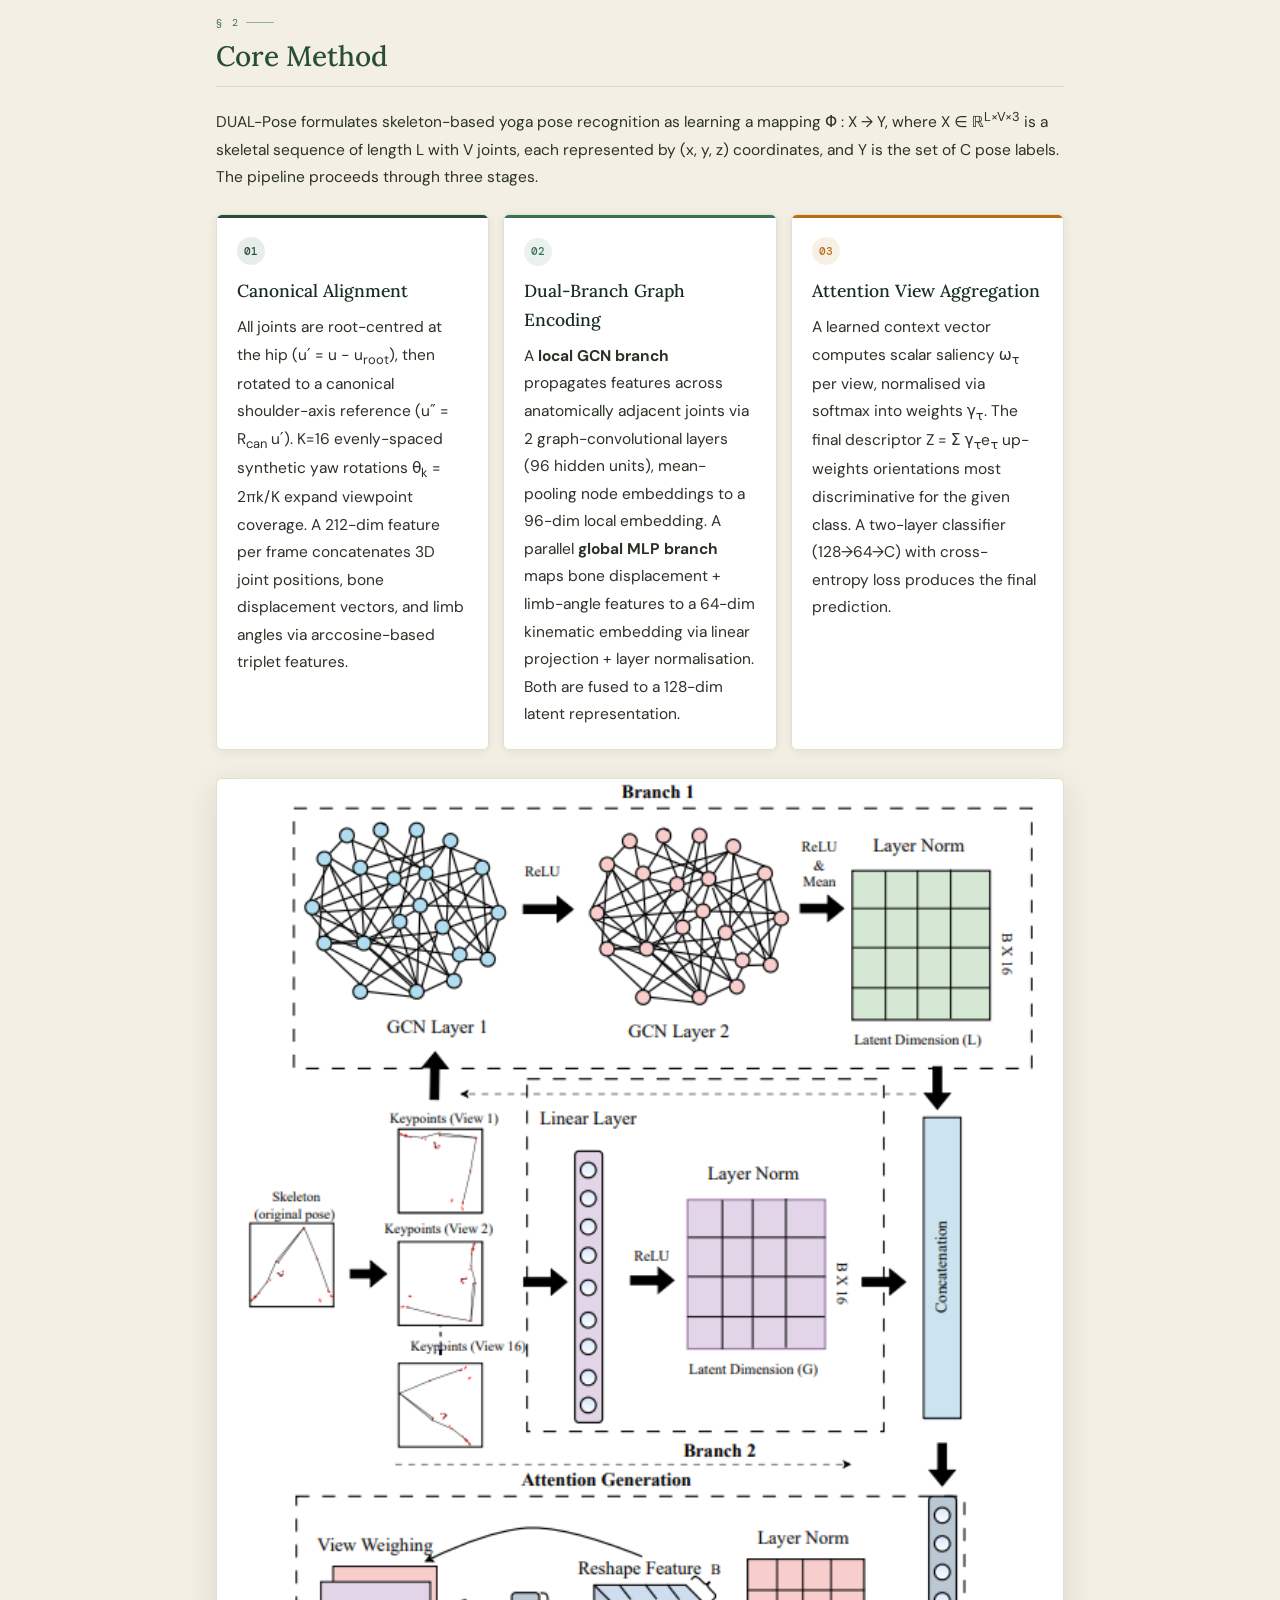
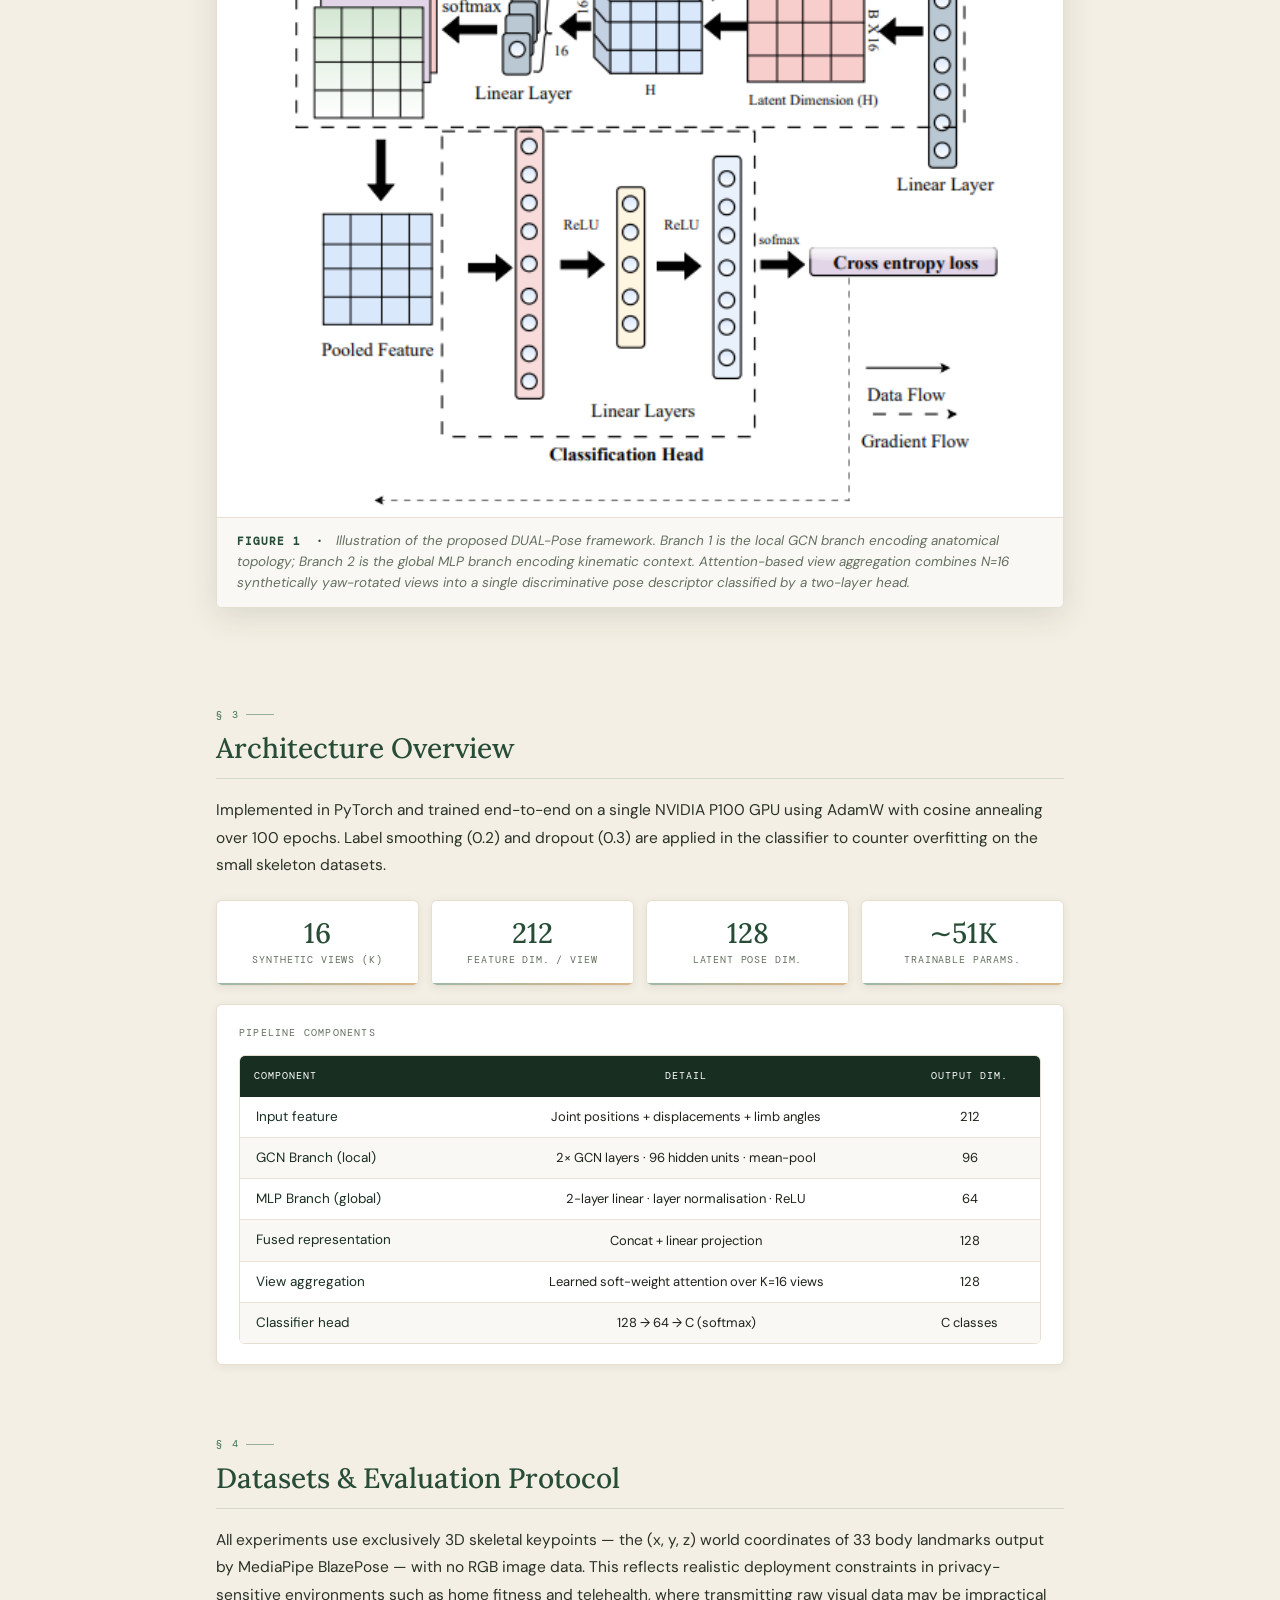
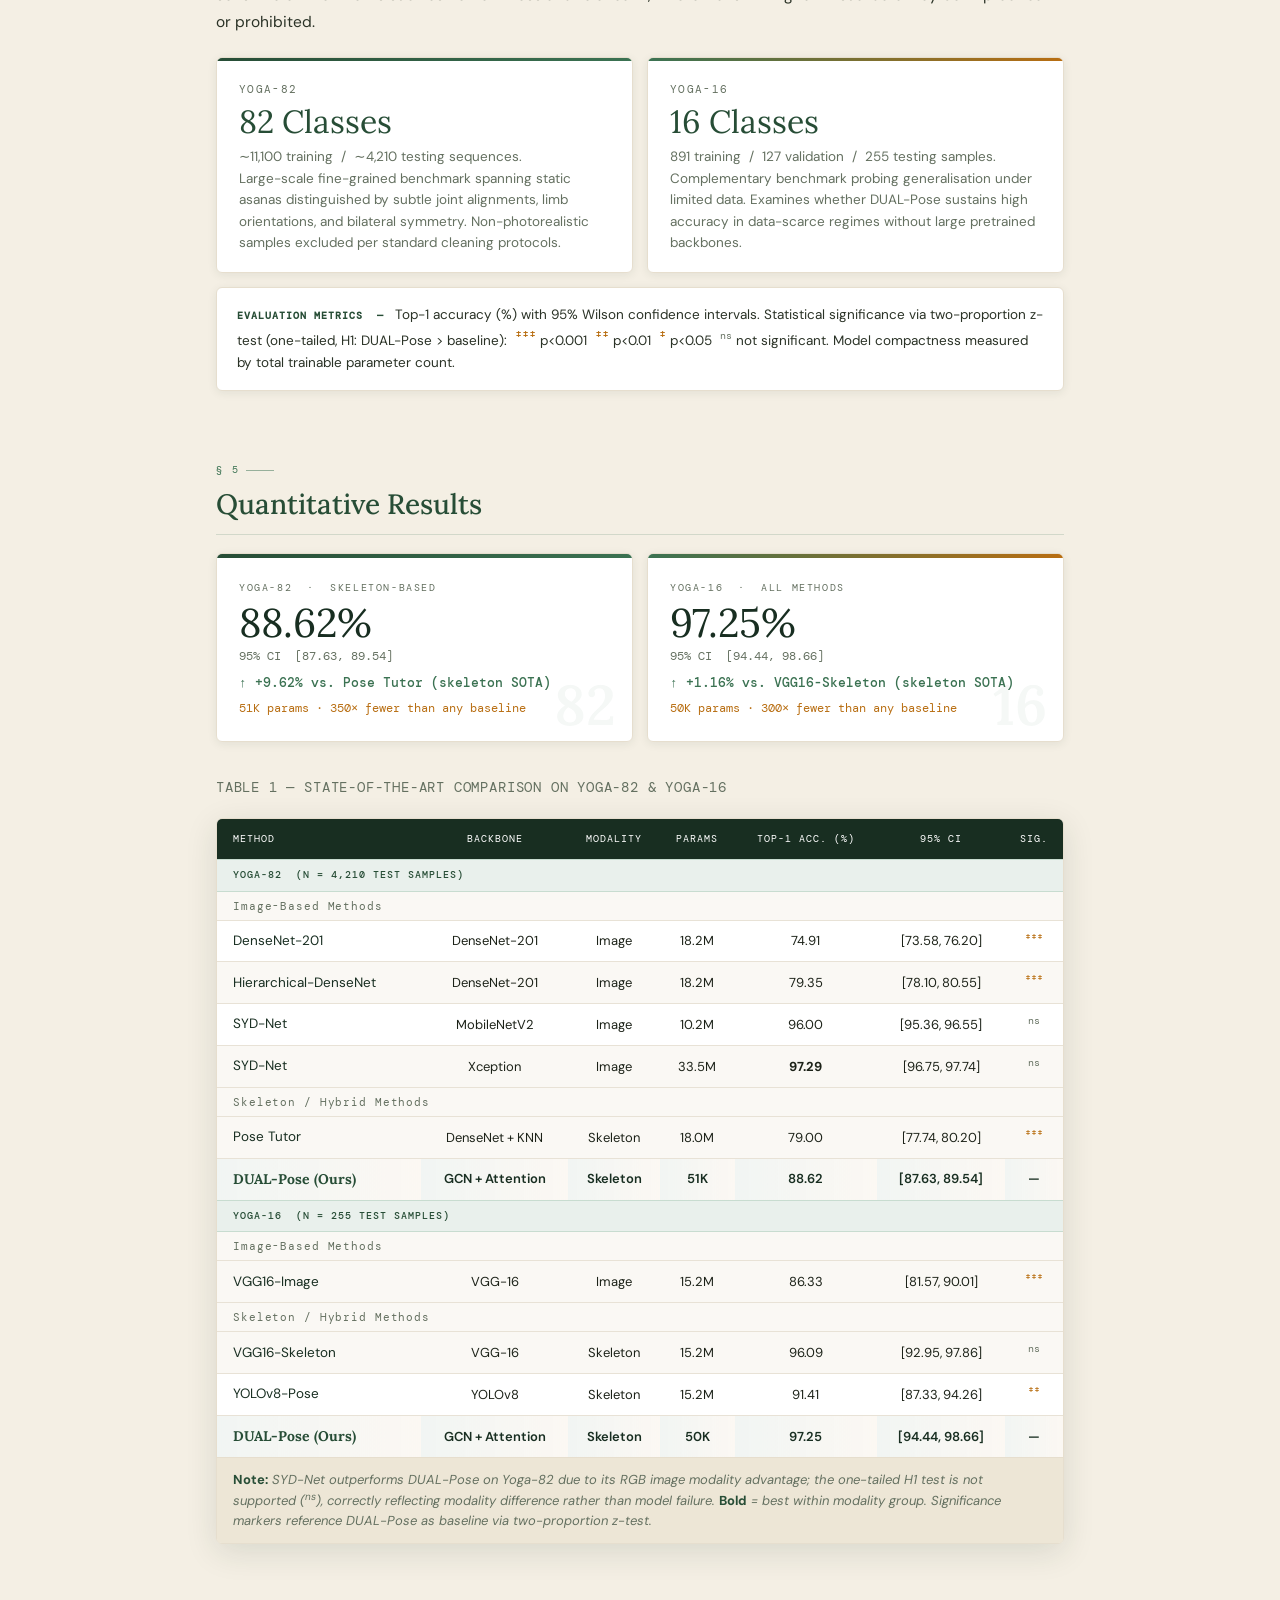
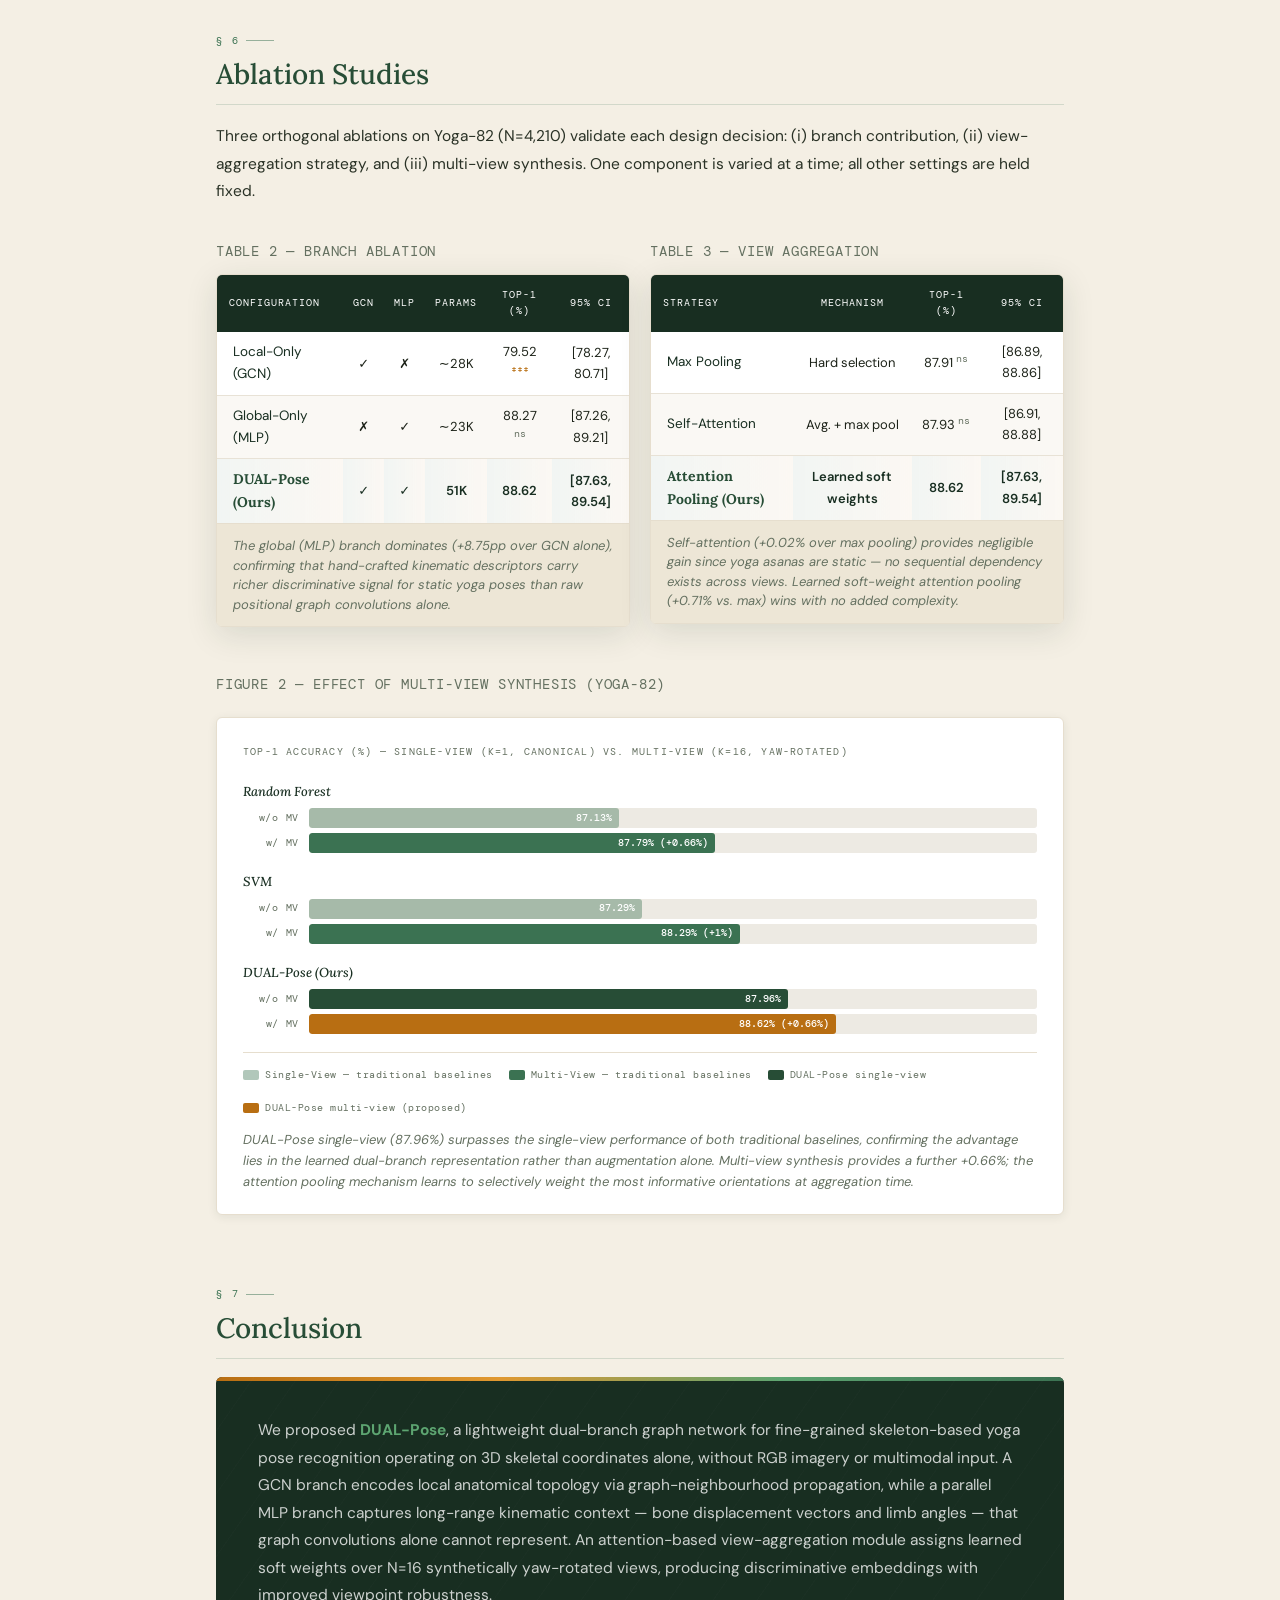
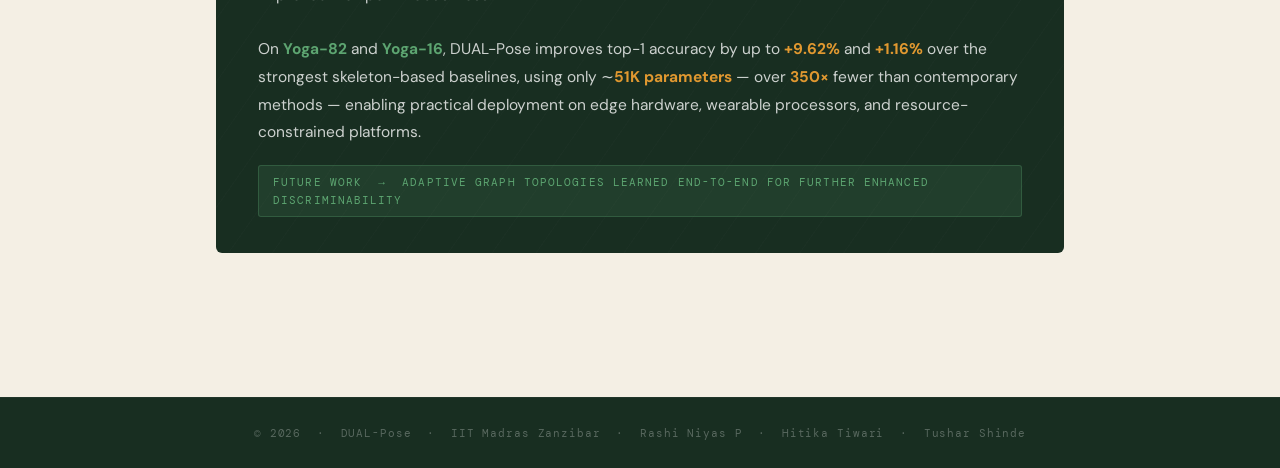
==== commit 7552eb86: "data correction" ====
--- a/index.html
+++ b/index.html
@@ -1517,7 +1517,7 @@
         <div class="bar-row">
           <div class="bar-label">w/ MV</div>
           <div class="bar-track">
-            <div class="bar-fill with" style="width:calc((87.96 - 85) / (90 - 85) * 100%);">87.96% (+0.67%)</div>
+            <div class="bar-fill with" style="width:calc((87.96 - 85) / (90 - 85) * 100%);">88.29% (+1%)</div>
           </div>
         </div>
       </div>
@@ -1527,13 +1527,13 @@
         <div class="bar-row">
           <div class="bar-label">w/o MV</div>
           <div class="bar-track">
-            <div class="bar-fill ours" style="width:calc((88.29 - 85) / (90 - 85) * 100%);">88.29%</div>
+            <div class="bar-fill ours" style="width:calc((88.29 - 85) / (90 - 85) * 100%);">87.96%</div>
           </div>
         </div>
         <div class="bar-row">
           <div class="bar-label">w/ MV</div>
           <div class="bar-track">
-            <div class="bar-fill ours-with" style="width:calc((88.62 - 85) / (90 - 85) * 100%);">88.62% (+0.33%)</div>
+            <div class="bar-fill ours-with" style="width:calc((88.62 - 85) / (90 - 85) * 100%);">88.62% (+0.66%)</div>
           </div>
         </div>
       </div>
@@ -1558,9 +1558,9 @@
       </div>
 
       <p style="font-size:13px; color:var(--muted); font-style:italic; margin-top:14px; line-height:1.6;">
-        DUAL-Pose single-view (88.29%) already surpasses the multi-view performance of both traditional
+        DUAL-Pose single-view (87.96%)  surpasses the single-view performance of both traditional
         baselines, confirming the advantage lies in the learned dual-branch representation rather than
-        augmentation alone. Multi-view synthesis provides a further +0.33%; the attention pooling
+        augmentation alone. Multi-view synthesis provides a further +0.66%; the attention pooling
         mechanism learns to selectively weight the most informative orientations at aggregation time.
       </p>
     </div>
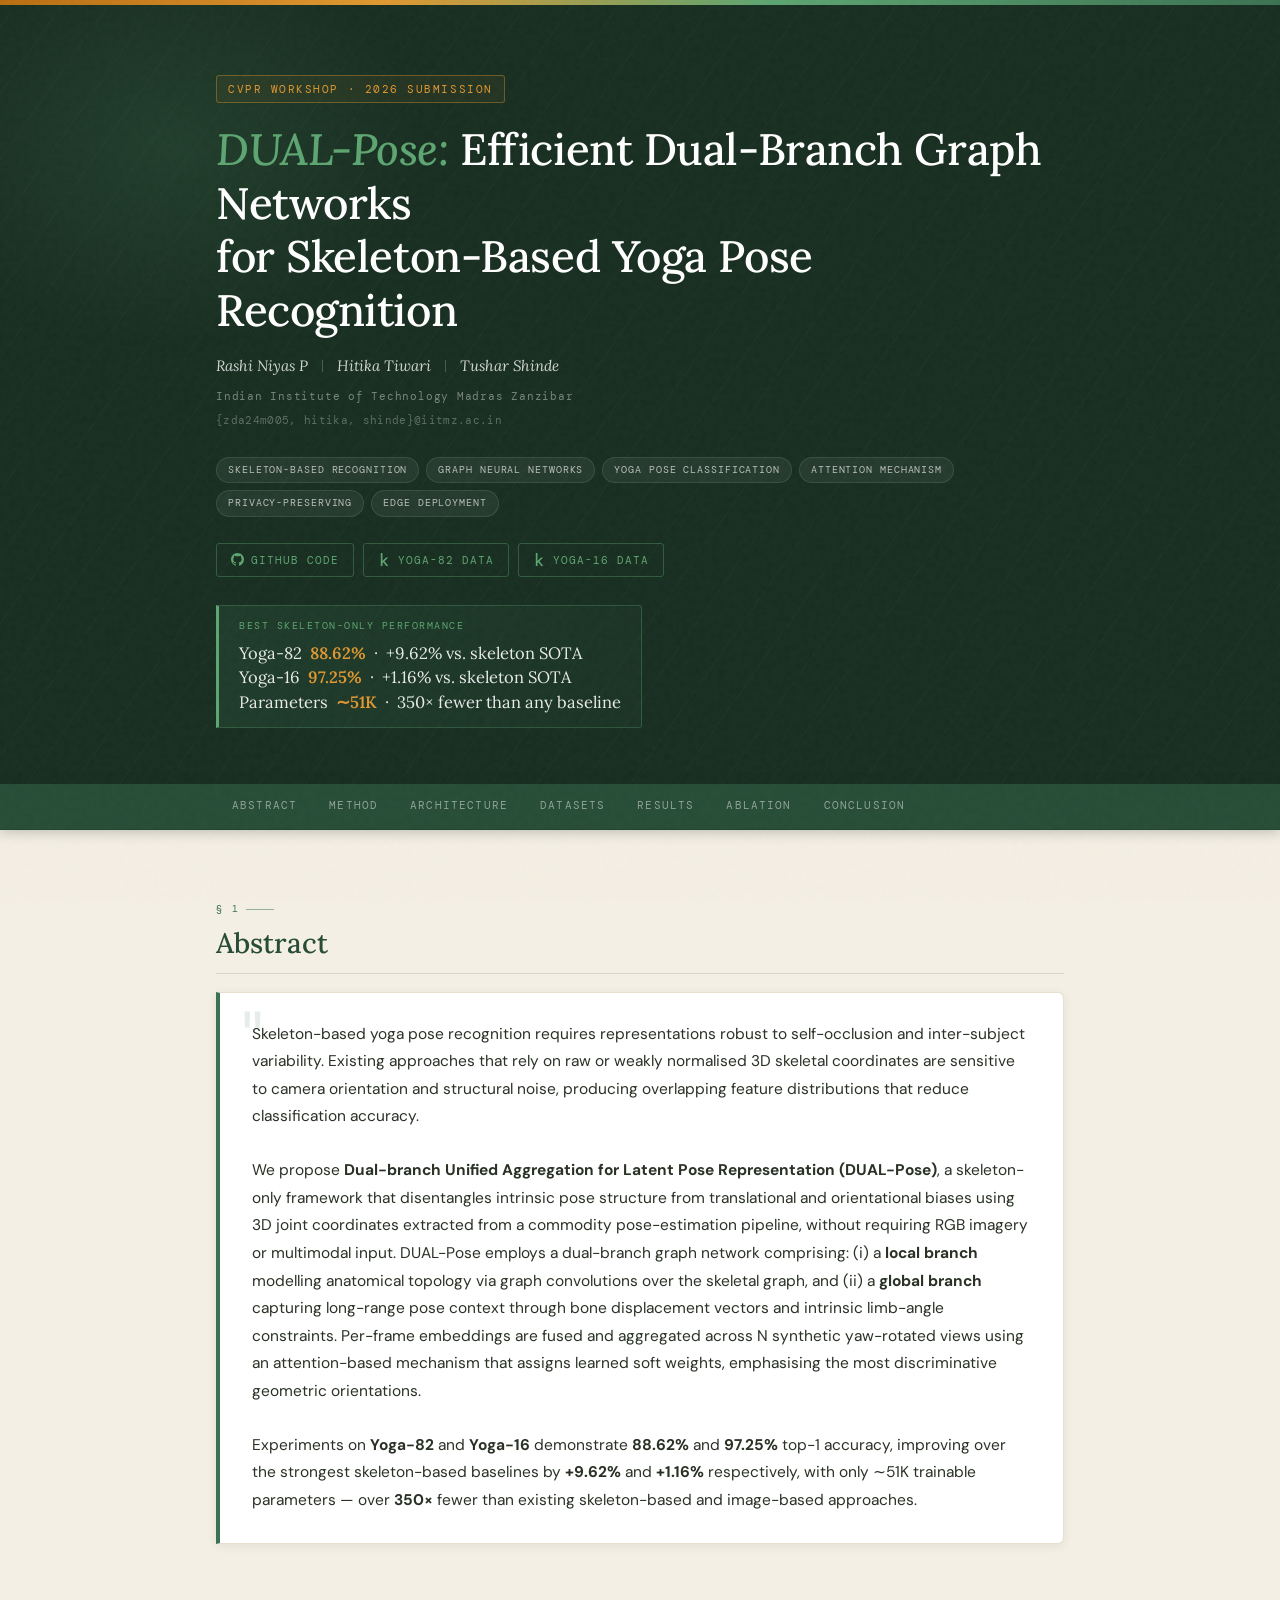
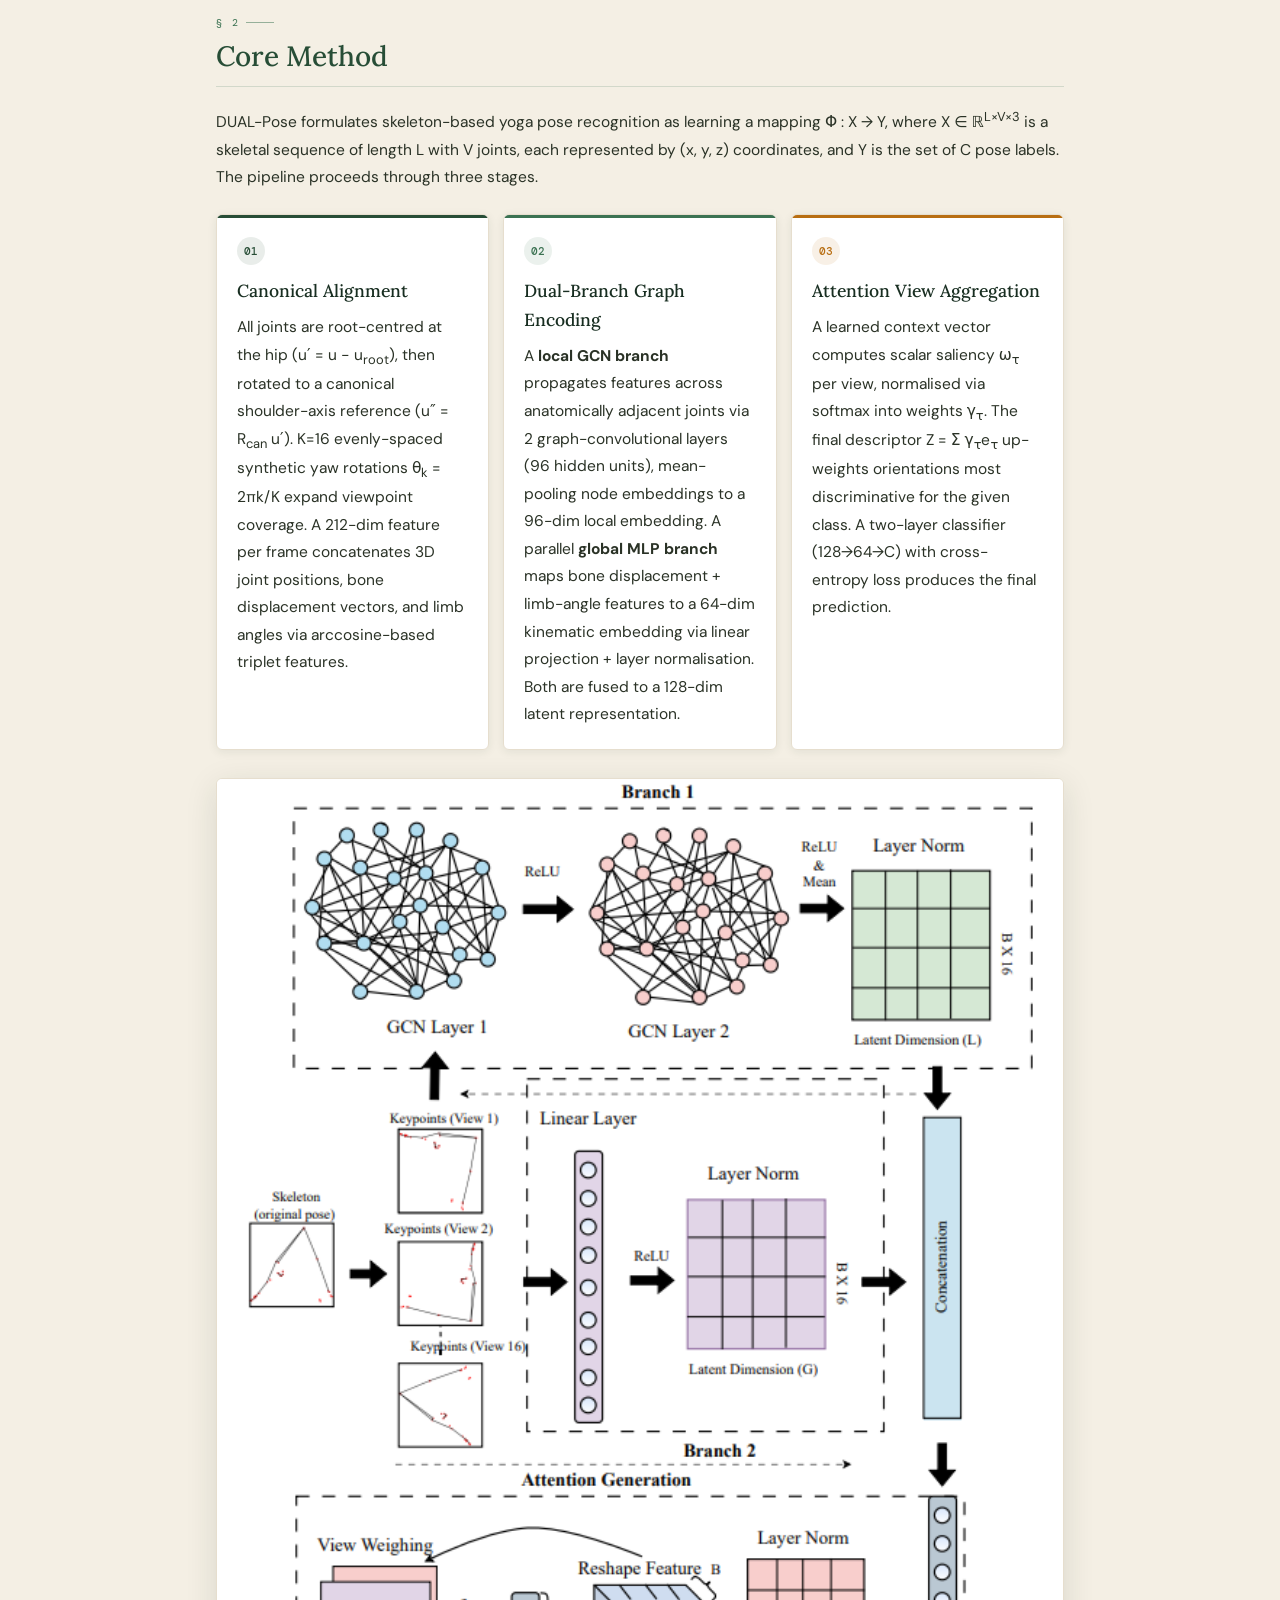
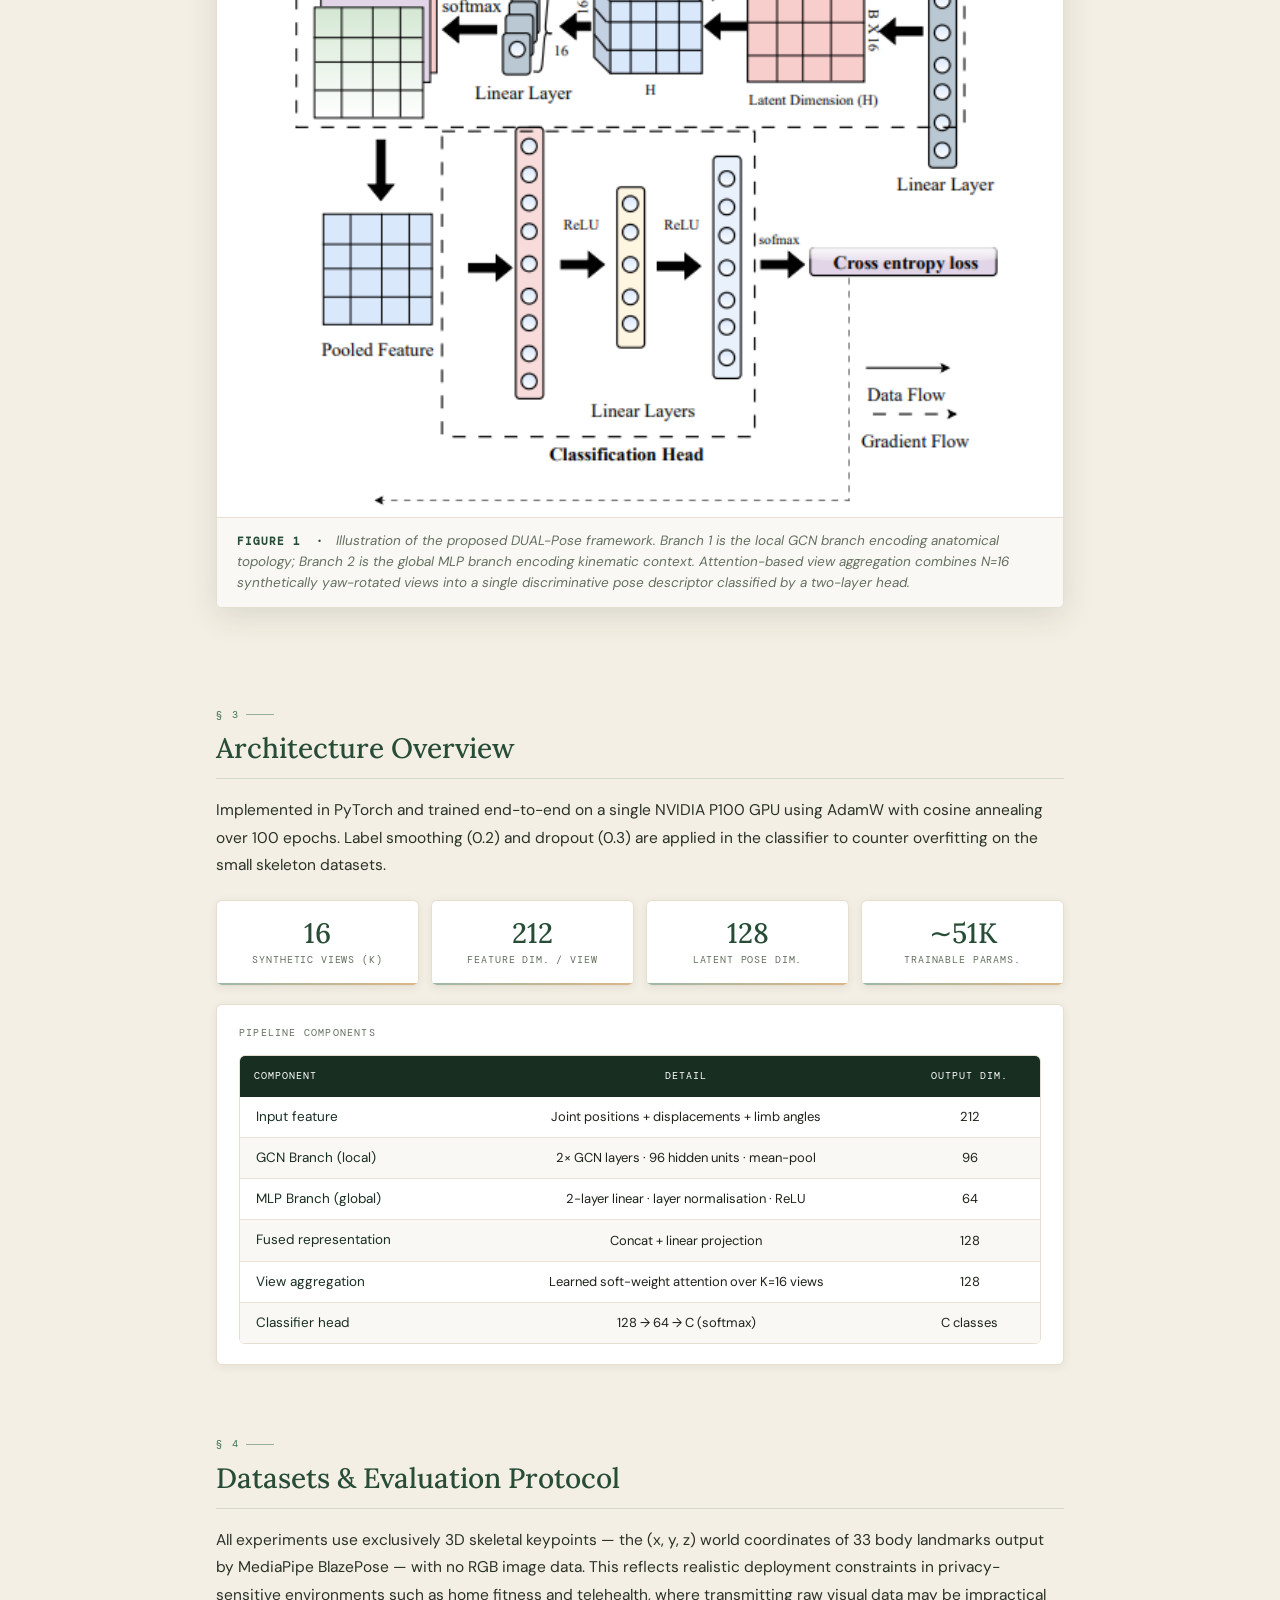
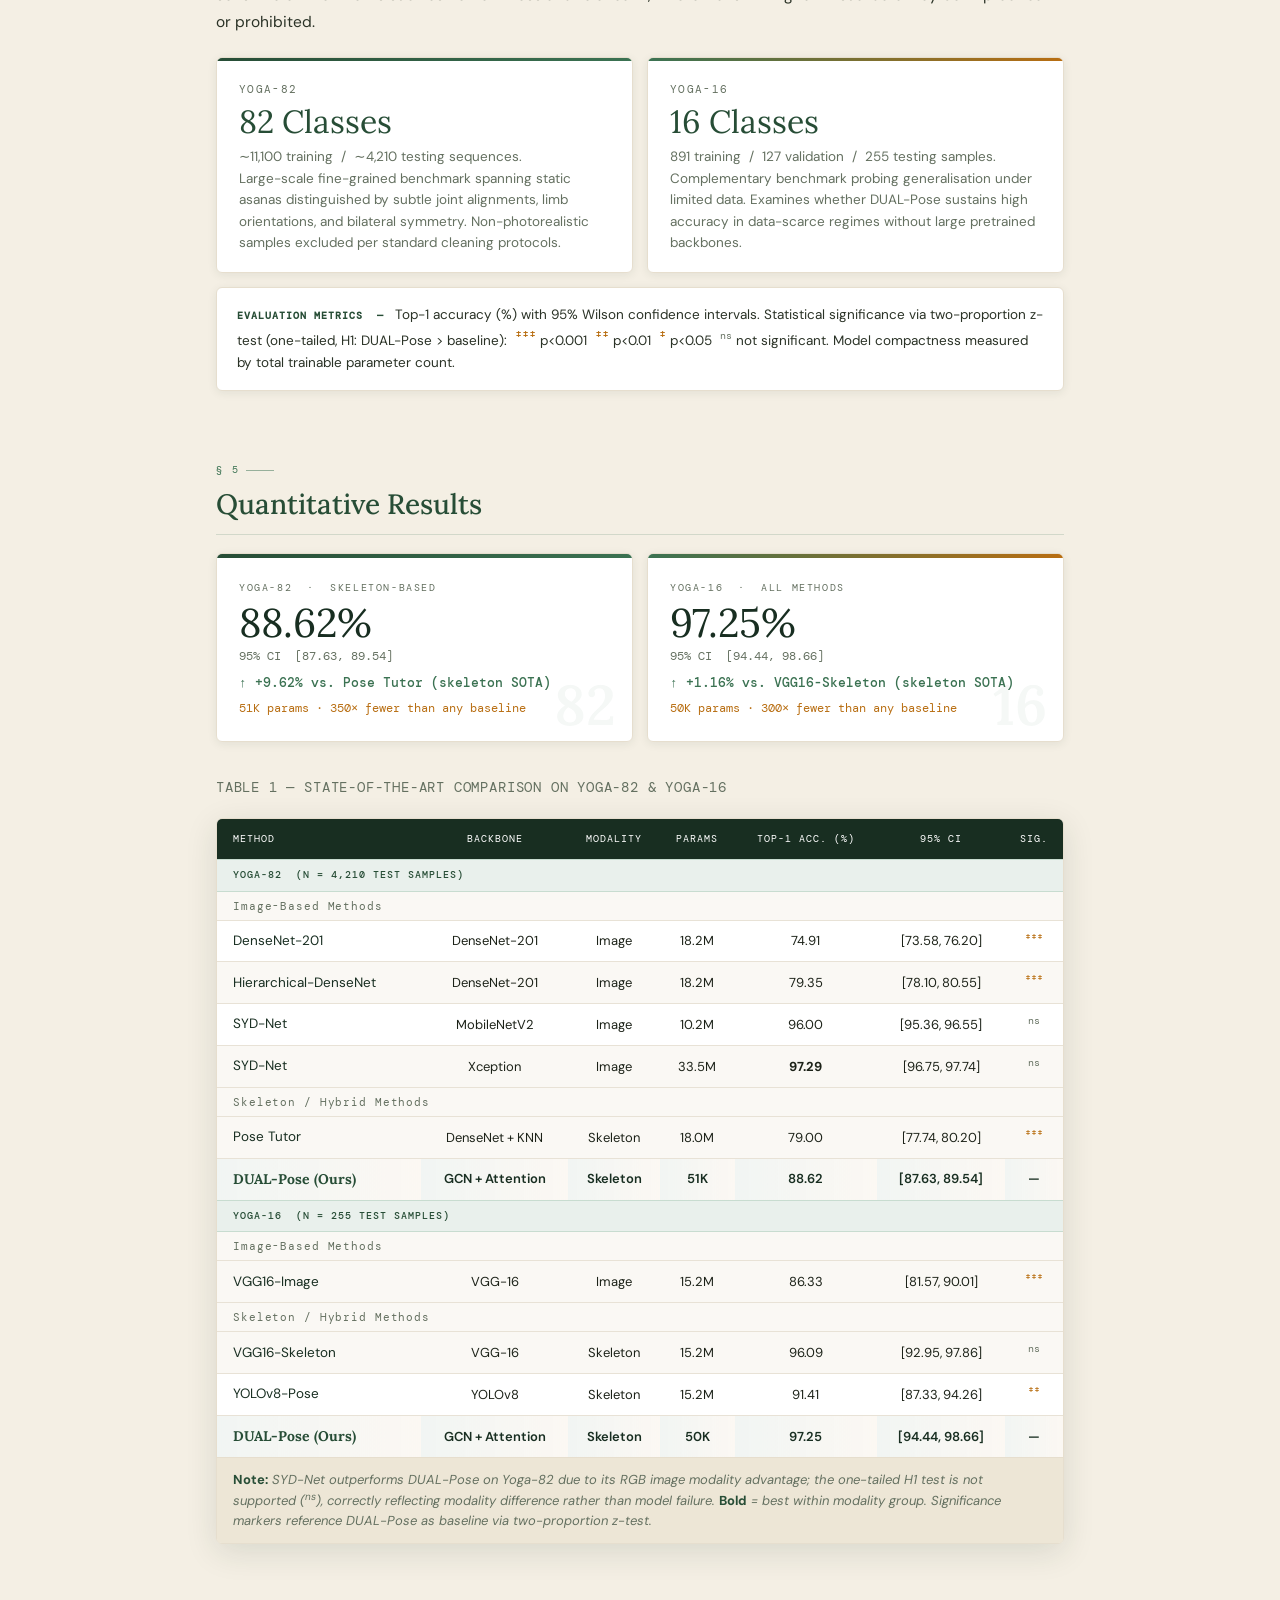
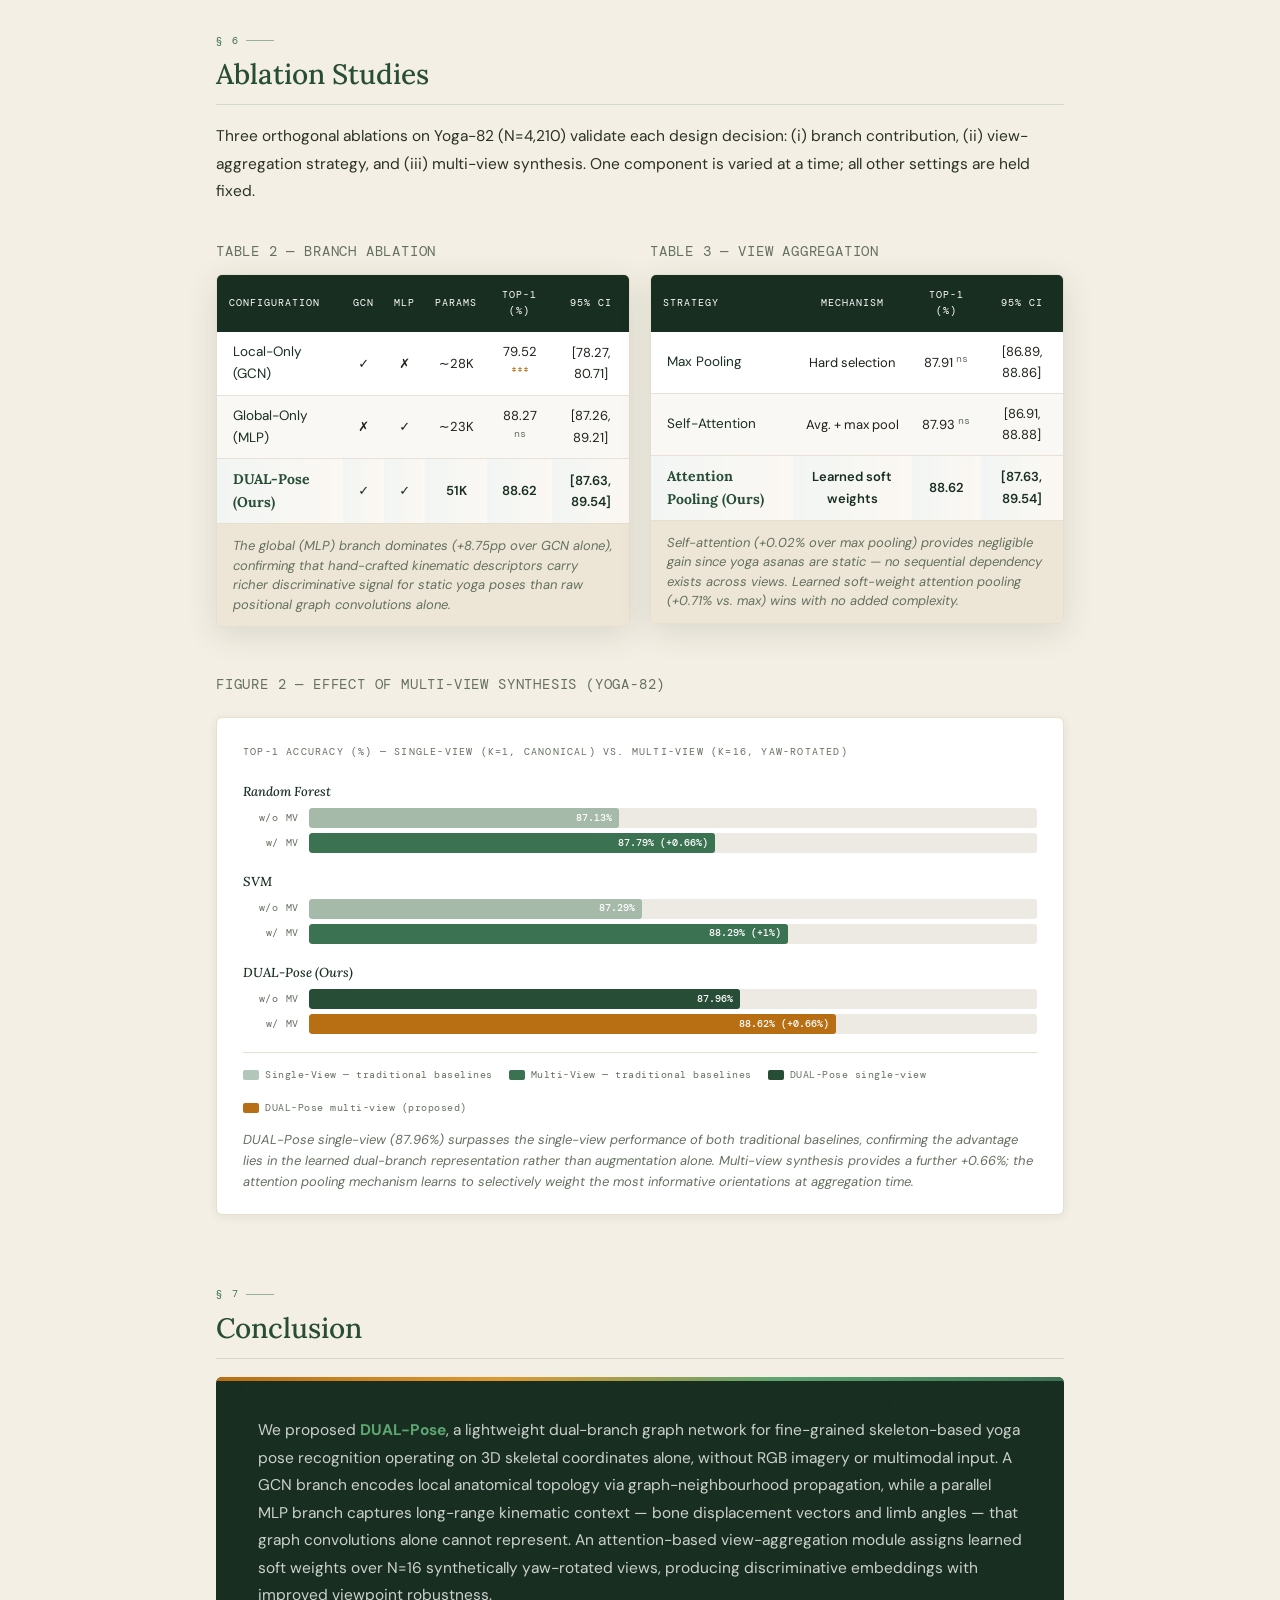
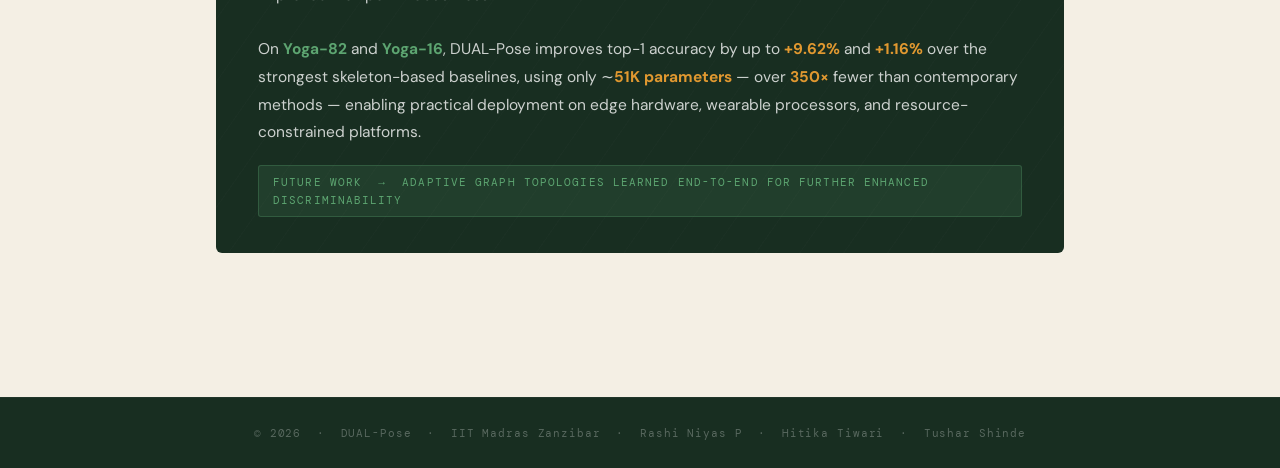
==== commit 9ccef3d8: "Update index.html" ====
--- a/index.html
+++ b/index.html
@@ -1517,7 +1517,7 @@
         <div class="bar-row">
           <div class="bar-label">w/ MV</div>
           <div class="bar-track">
-            <div class="bar-fill with" style="width:calc((87.96 - 85) / (90 - 85) * 100%);">88.29% (+1%)</div>
+            <div class="bar-fill with" style="width:calc((88.29 - 85) / (90 - 85) * 100%);">88.29% (+1%)</div>
           </div>
         </div>
       </div>
@@ -1527,7 +1527,7 @@
         <div class="bar-row">
           <div class="bar-label">w/o MV</div>
           <div class="bar-track">
-            <div class="bar-fill ours" style="width:calc((88.29 - 85) / (90 - 85) * 100%);">87.96%</div>
+            <div class="bar-fill ours" style="width:calc((87.96 - 85) / (90 - 85) * 100%);">87.96%</div>
           </div>
         </div>
         <div class="bar-row">
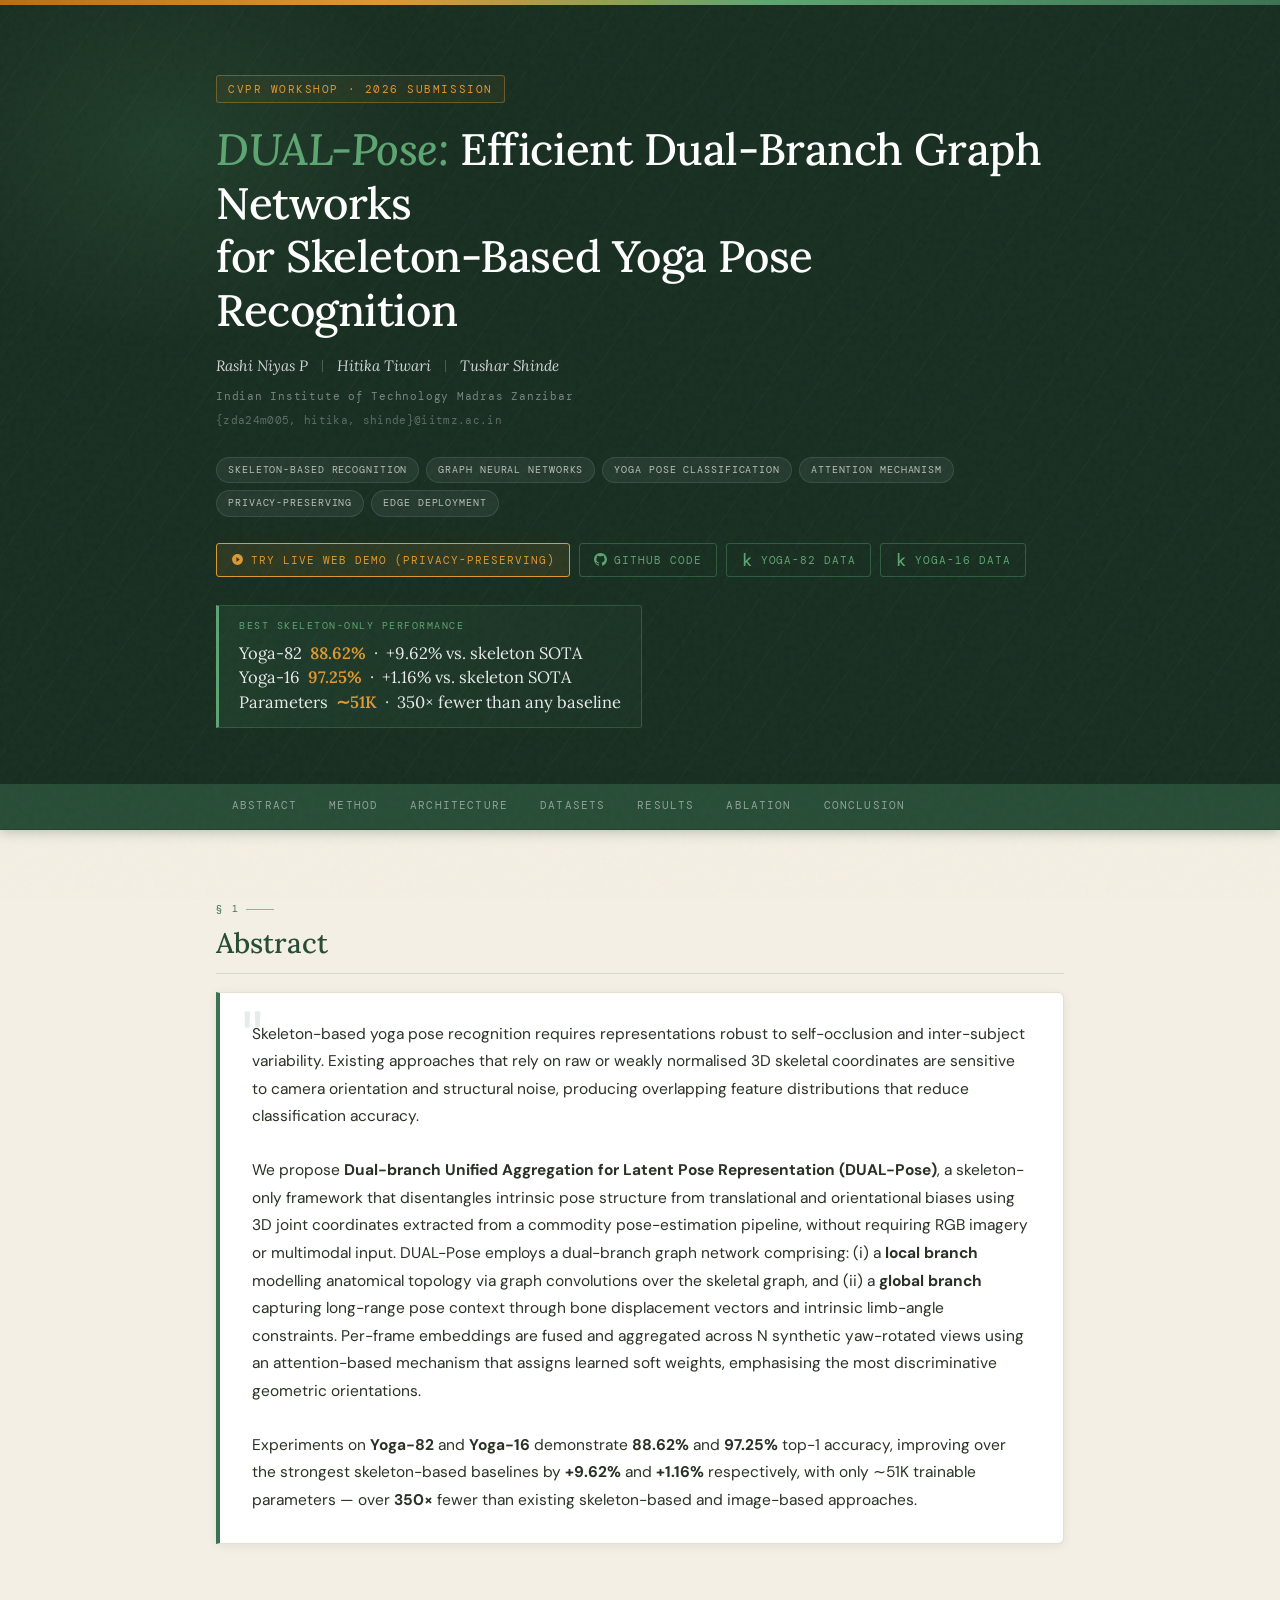
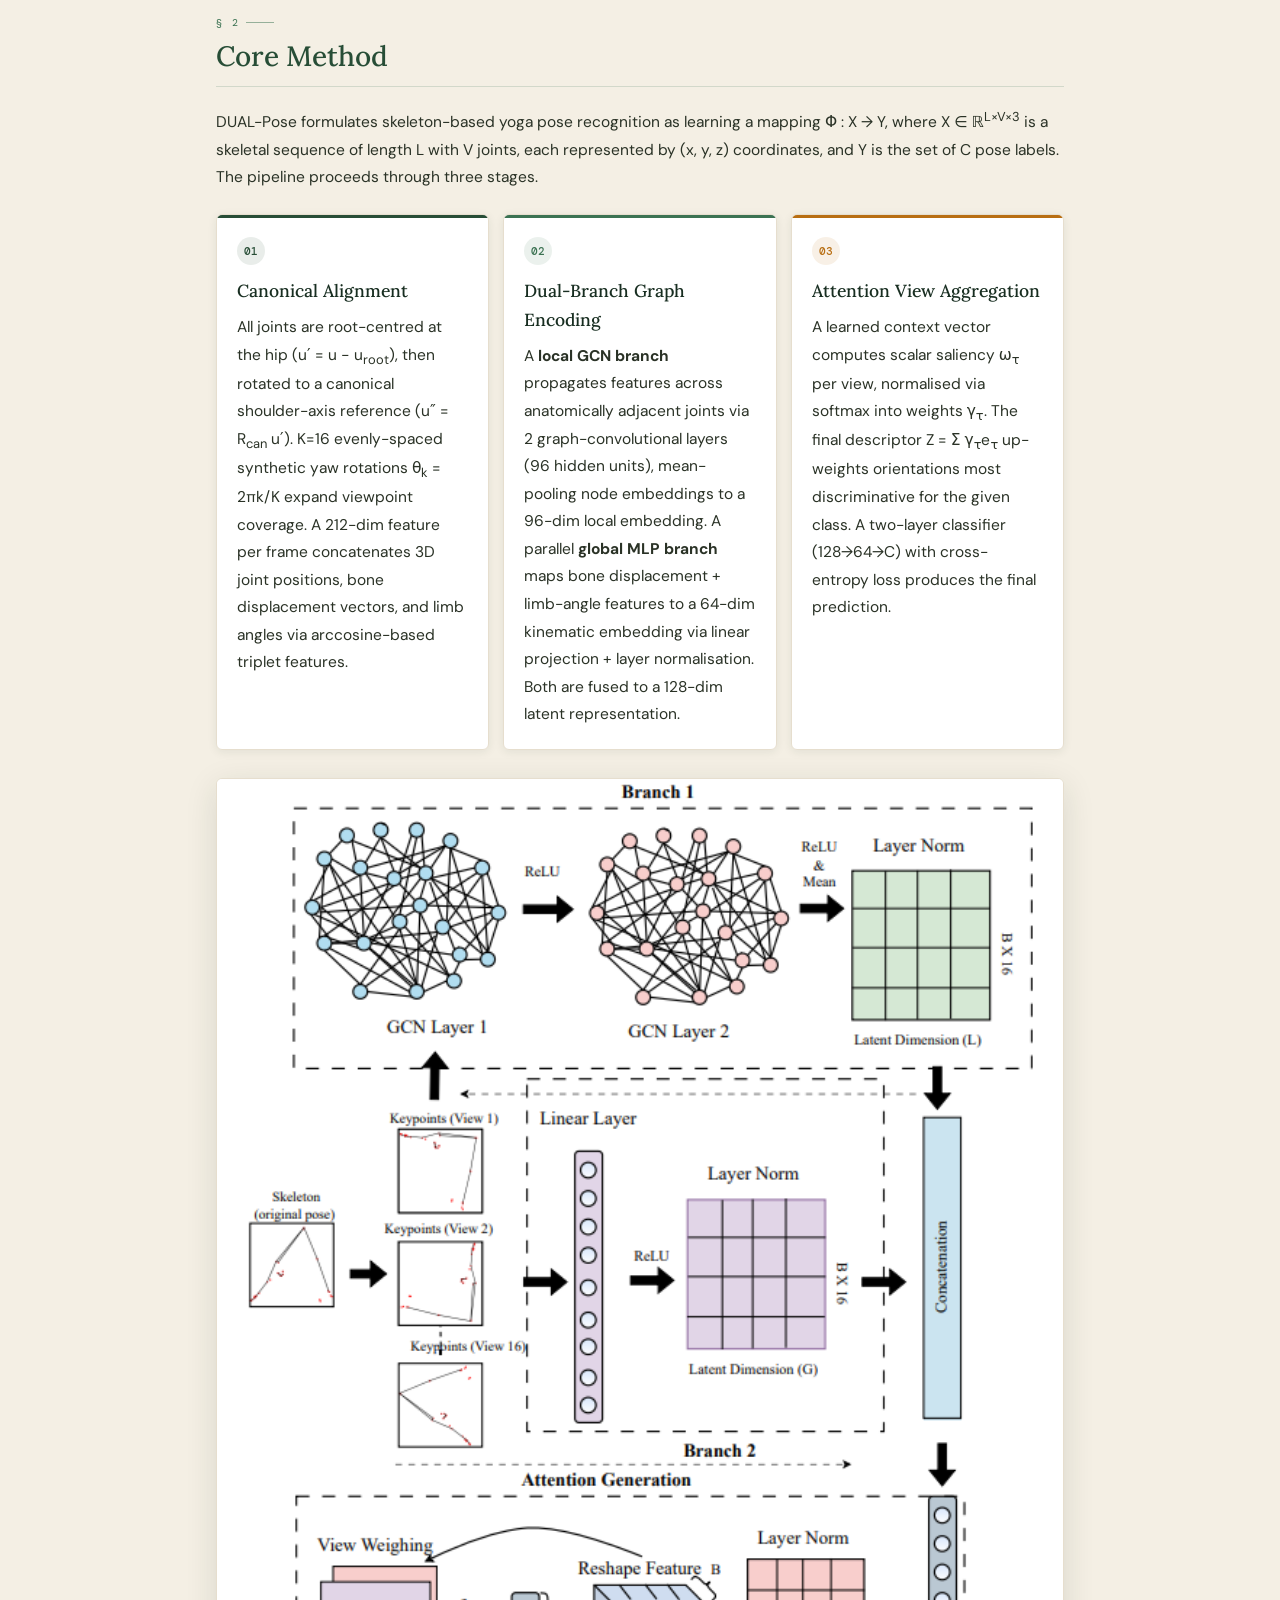
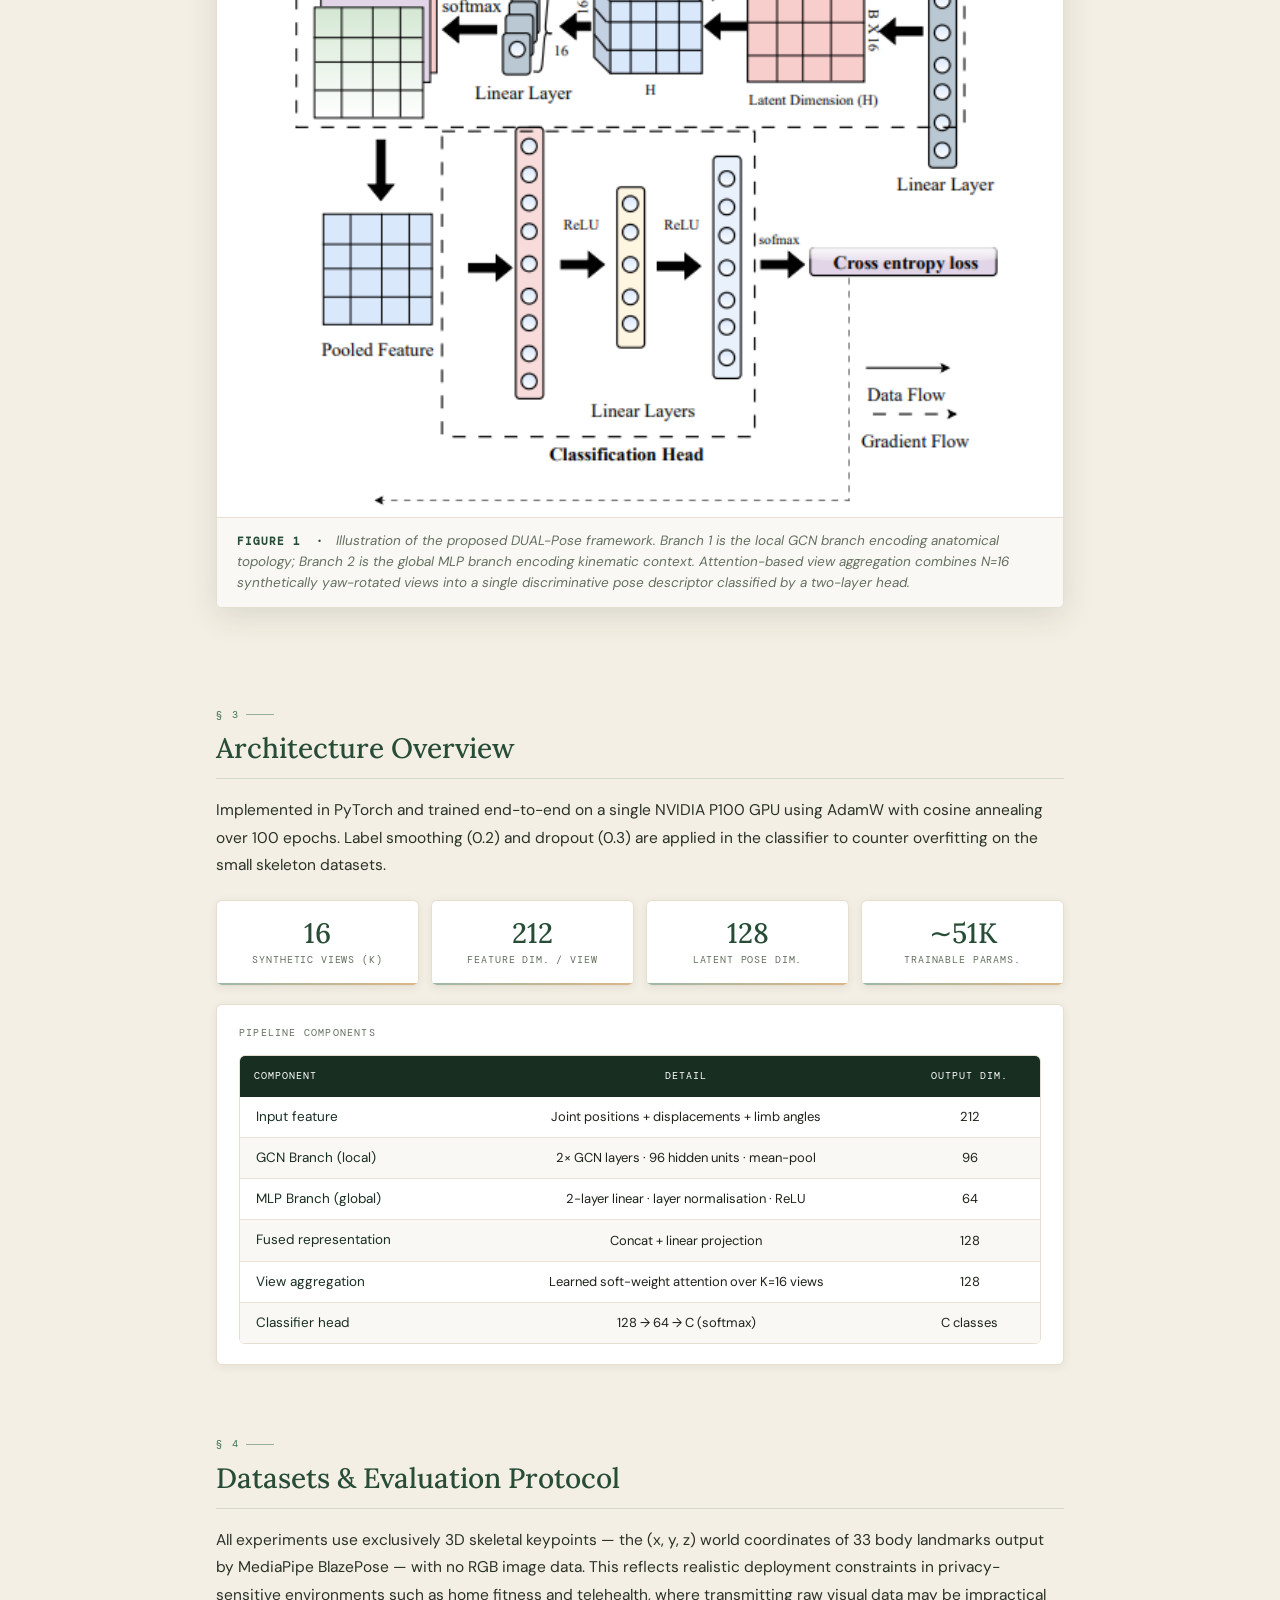
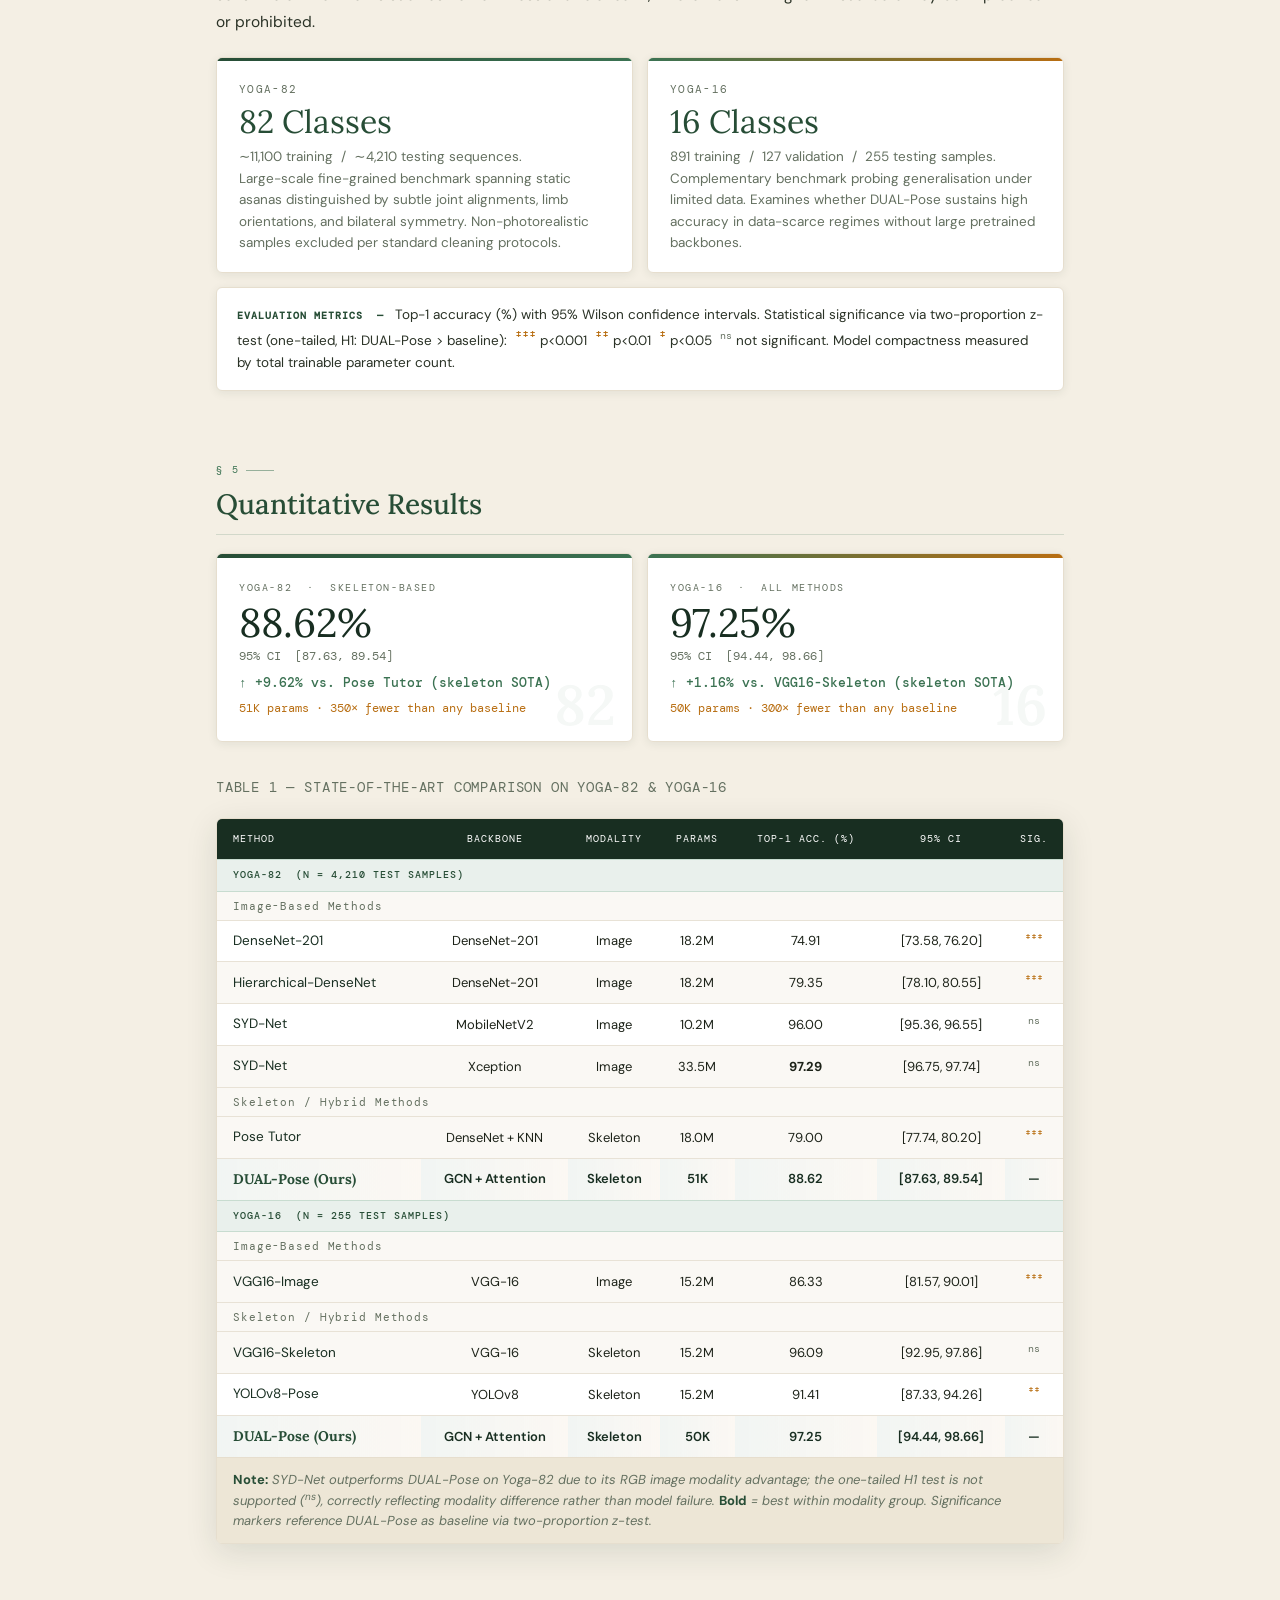
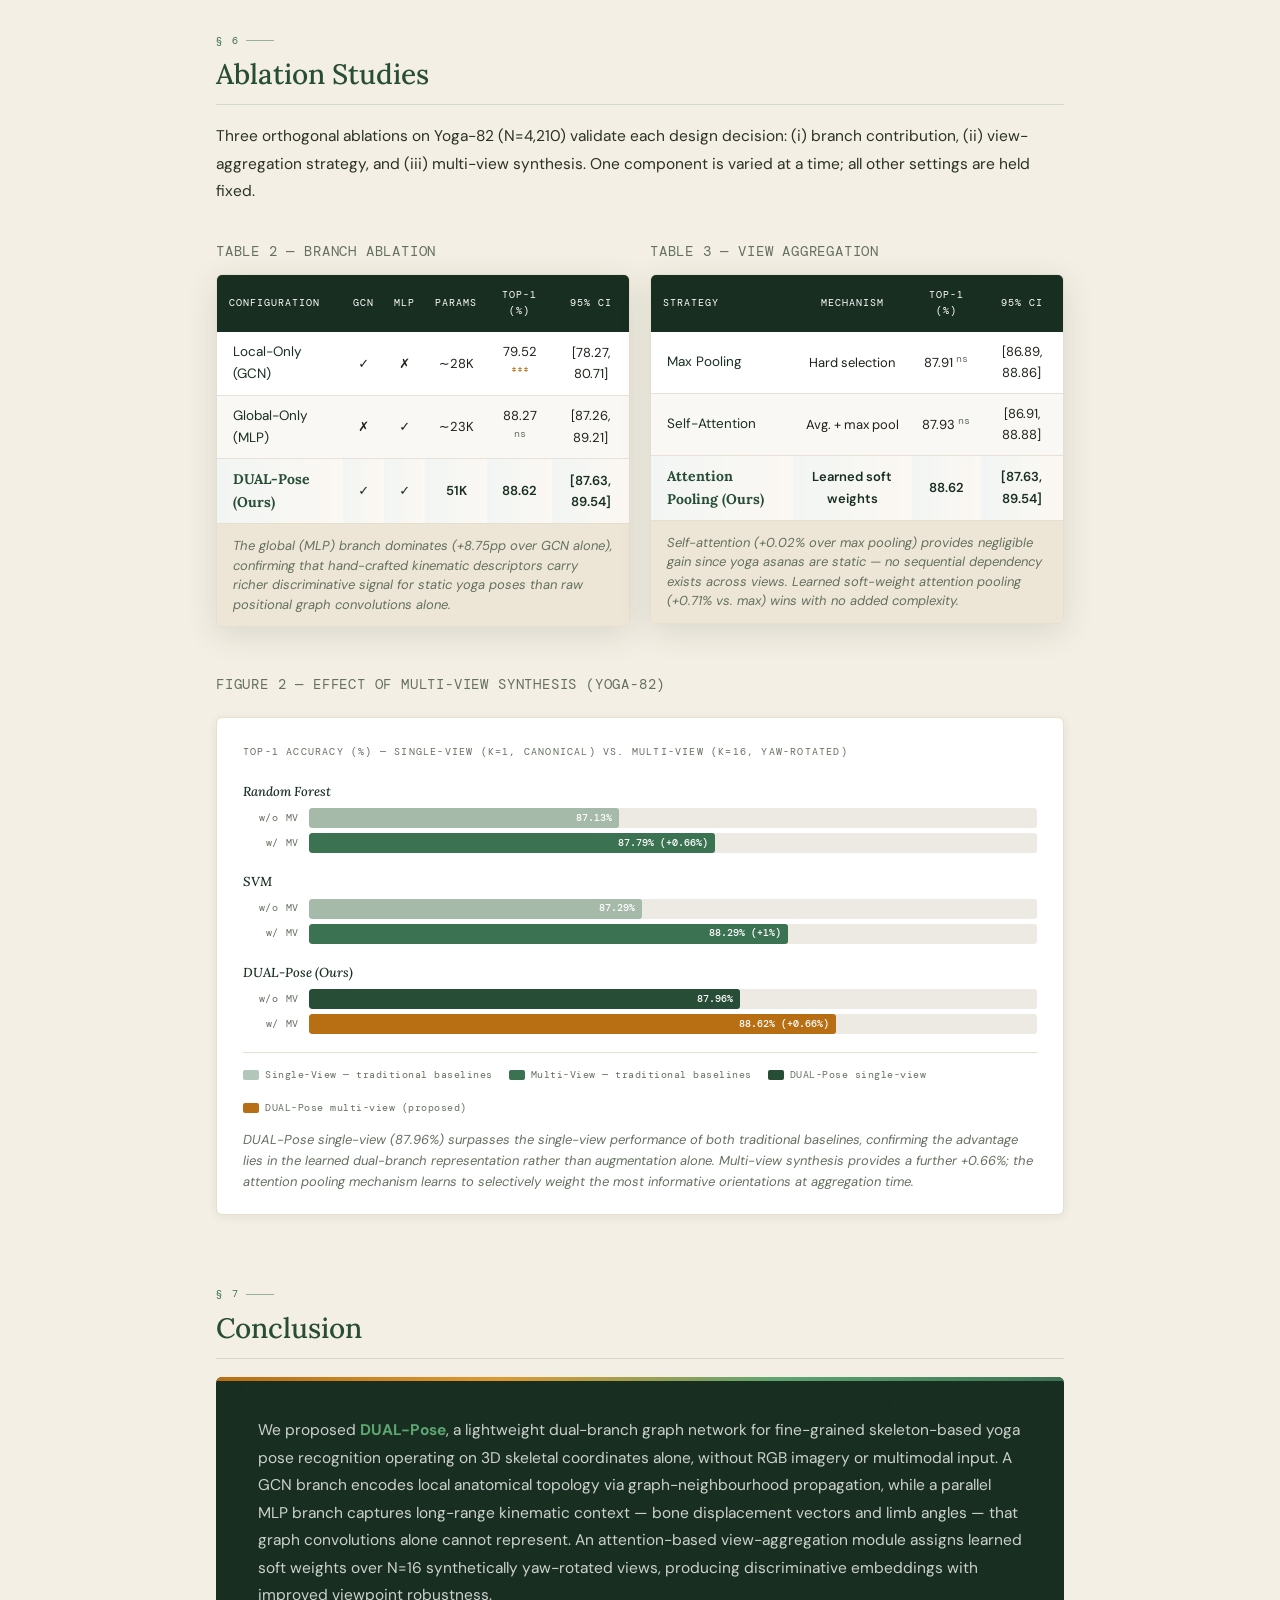
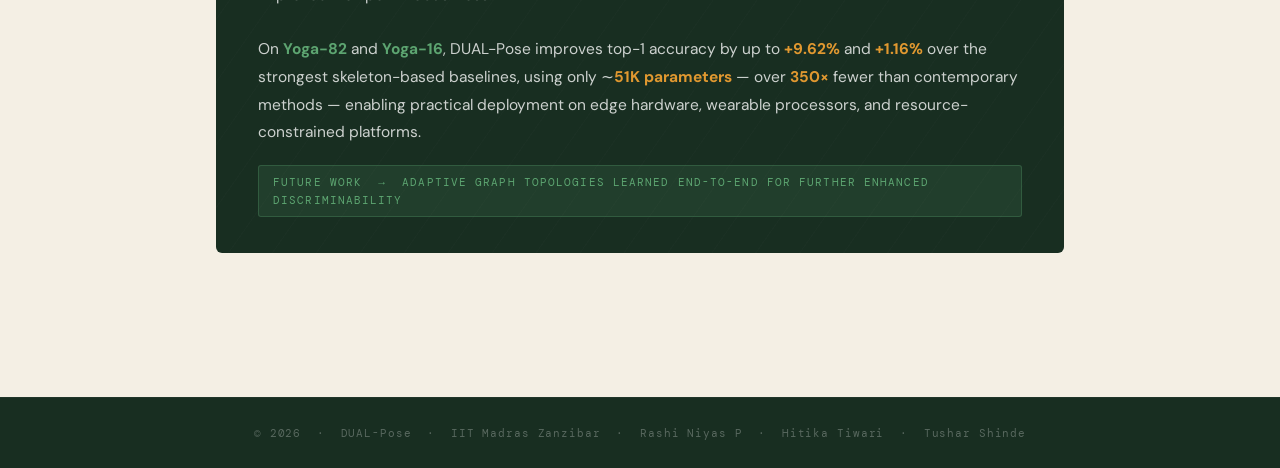
==== commit b6302e97: "Fix MediaPipe loading and add demo links" ====
--- a/index.html
+++ b/index.html
@@ -1031,7 +1031,11 @@
     </div>
 
     <div class="links-row">
-      <a class="link-pill" href="https://github.com/rashiniyasp/DUAL-Pose" target="_blank">
+      <a class="link-pill" href="static/index.html" target="_blank" style="background: rgba(224,152,48,.1); border-color: var(--amber-lt); color: var(--amber-lt);">
+        <svg viewBox="0 0 24 24" fill="currentColor"><path d="M12 2C6.48 2 2 6.48 2 12s4.48 10 10 10 10-4.48 10-10S17.52 2 12 2zm-2 14.5v-9l6 4.5-6 4.5z"/></svg>
+        Try Live Web Demo (Privacy-Preserving)
+      </a>
+      <a class="link-pill" href="https://github.com/rashiniyasp/Dual_Pose" target="_blank">
         <svg viewBox="0 0 24 24" xmlns="http://www.w3.org/2000/svg"><path d="M12 0C5.37 0 0 5.37 0 12c0 5.3 3.44 9.8 8.2 11.38.6.11.82-.26.82-.58 0-.28-.01-1.03-.02-2.03-3.34.73-4.04-1.61-4.04-1.61-.55-1.39-1.34-1.76-1.34-1.76-1.09-.74.08-.73.08-.73 1.2.08 1.84 1.24 1.84 1.24 1.07 1.83 2.8 1.3 3.48 1 .11-.78.42-1.3.76-1.6-2.66-.3-5.47-1.33-5.47-5.93 0-1.31.47-2.38 1.24-3.22-.12-.3-.54-1.52.12-3.18 0 0 1.01-.32 3.3 1.23a11.5 11.5 0 0 1 3-.4c1.02 0 2.04.14 3 .4 2.28-1.55 3.29-1.23 3.29-1.23.66 1.66.24 2.88.12 3.18.77.84 1.24 1.91 1.24 3.22 0 4.61-2.81 5.63-5.48 5.92.43.37.81 1.1.81 2.22 0 1.6-.01 2.9-.01 3.29 0 .32.22.7.83.58C20.57 21.8 24 17.3 24 12c0-6.63-5.37-12-12-12z"/></svg>
         GitHub Code
       </a>
